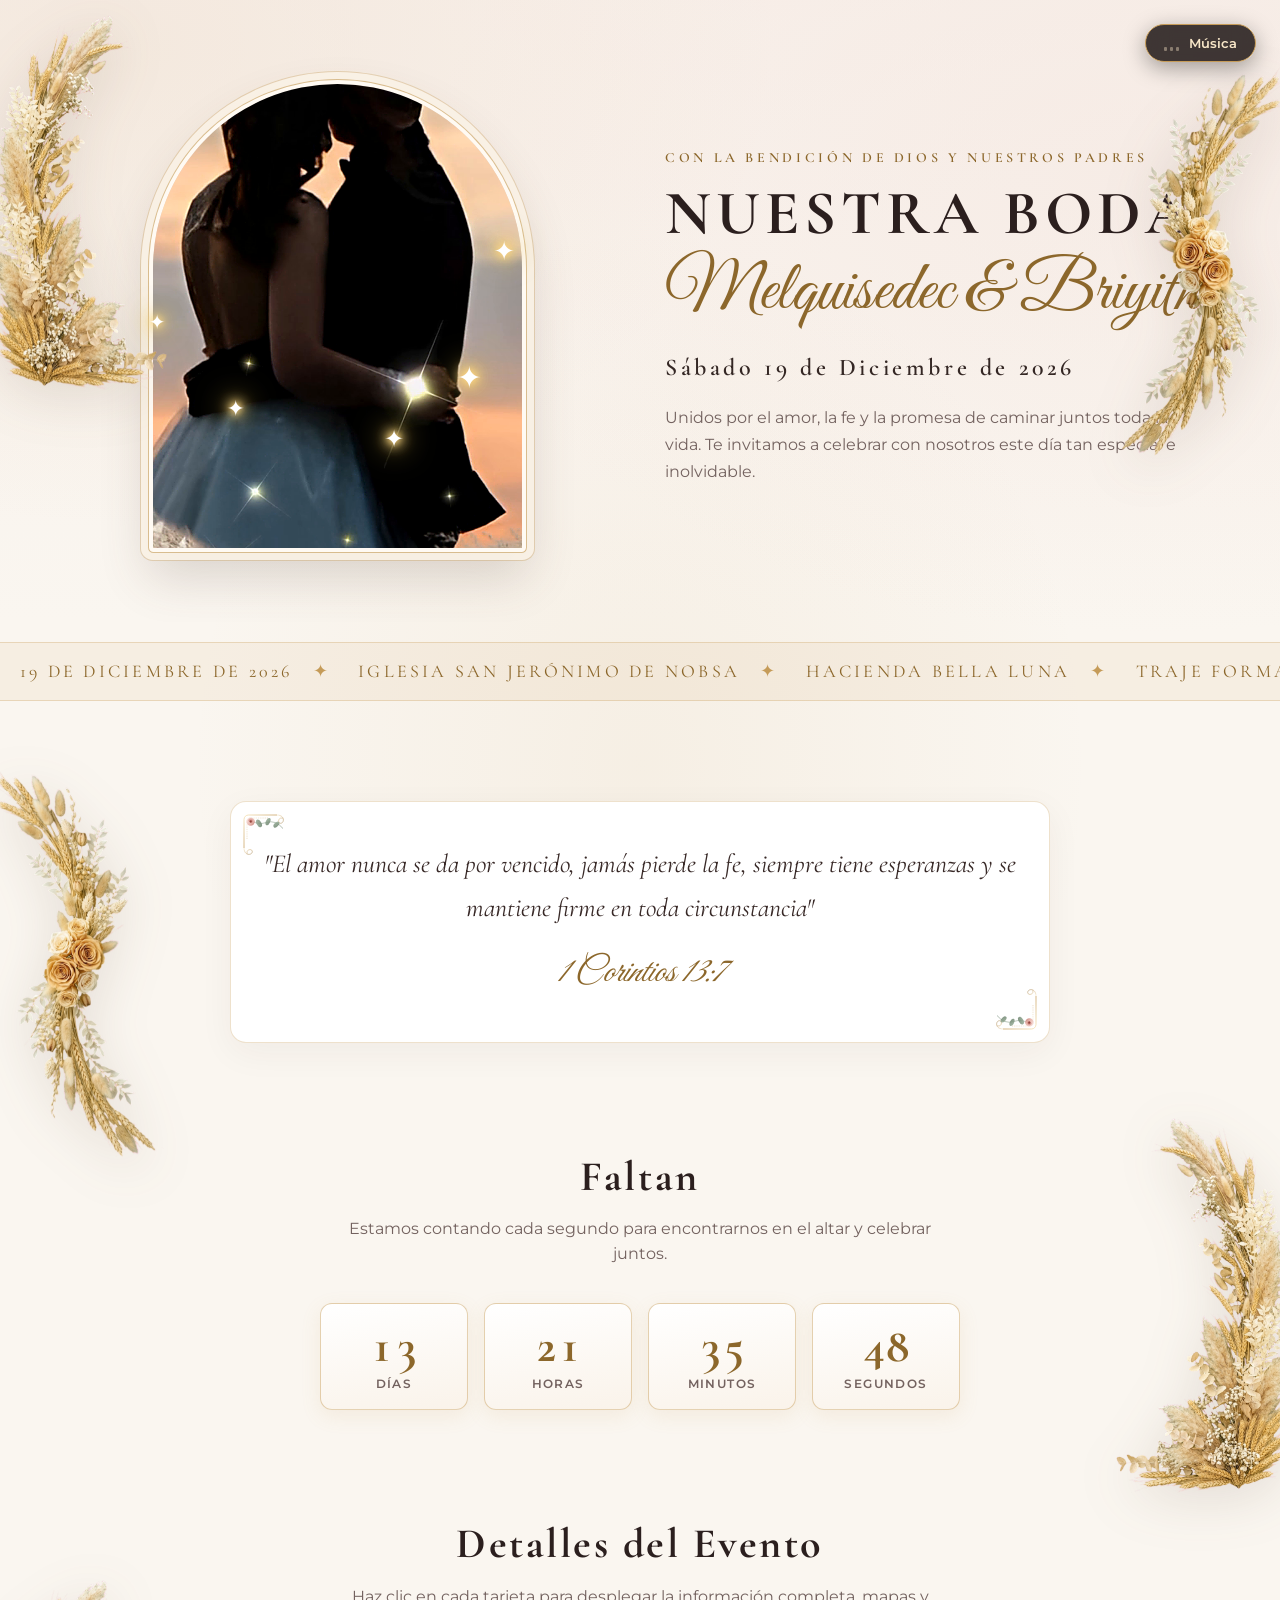
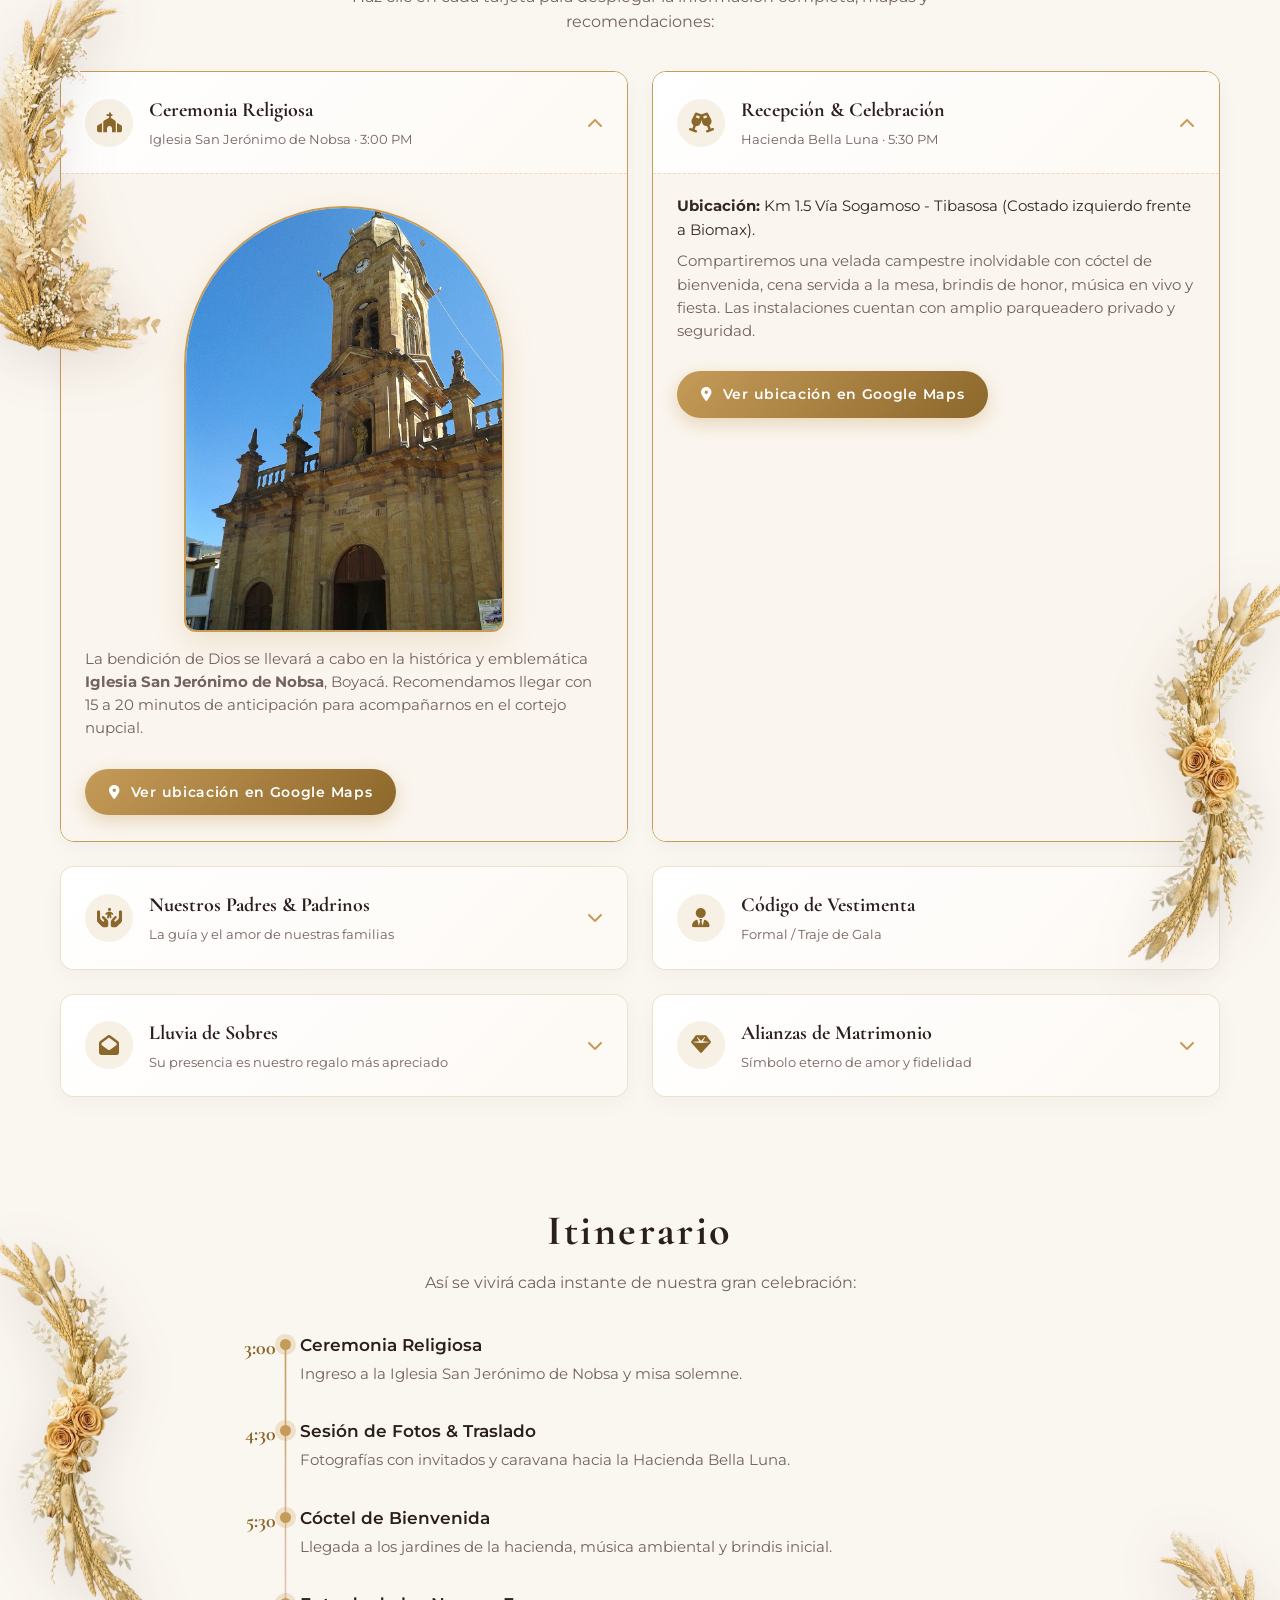
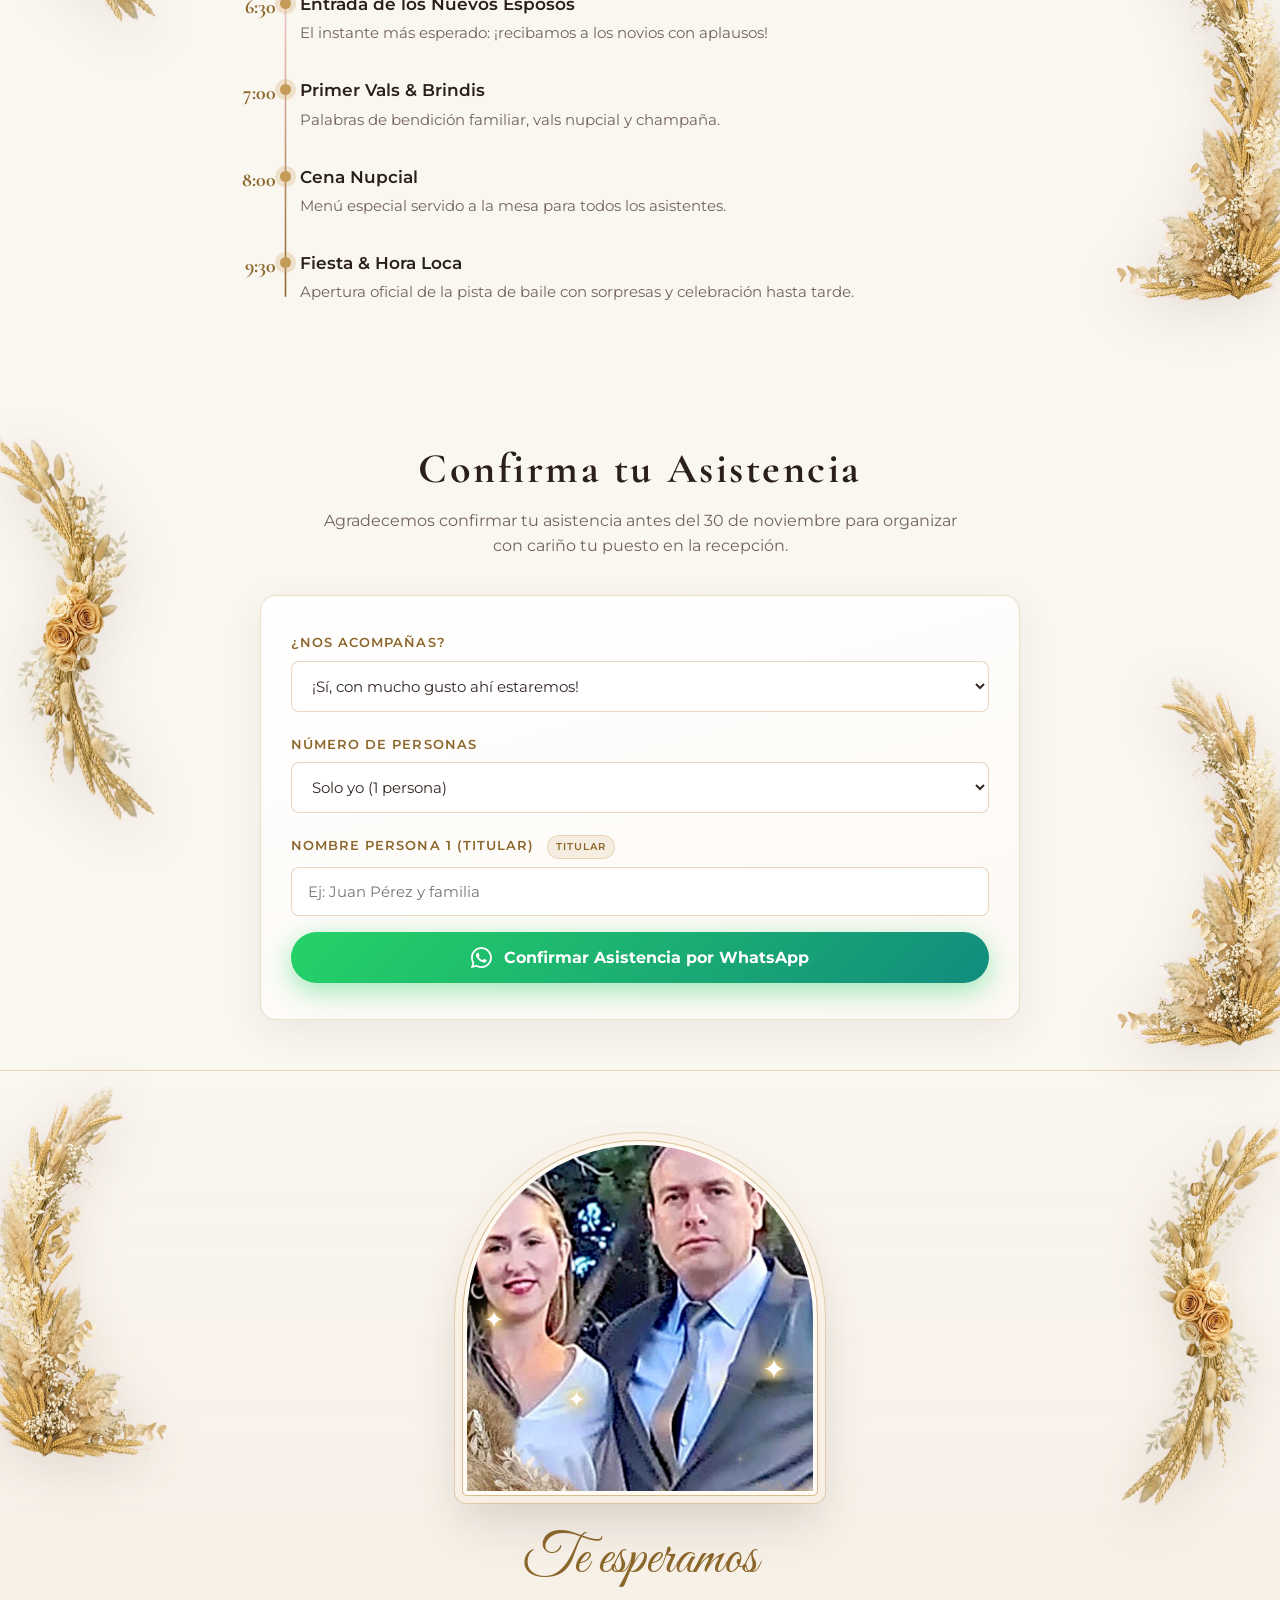
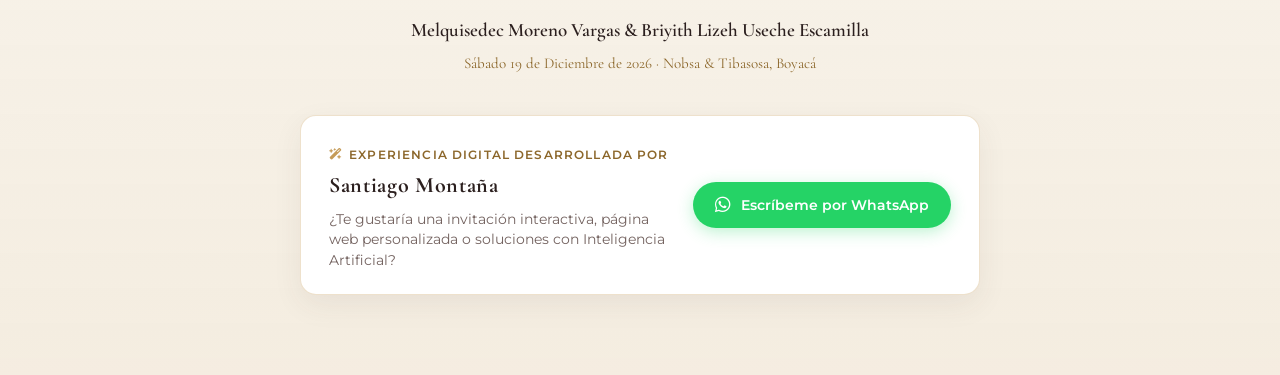
==== index.html @ c9dd2228 "feat: anadir seccion de contacto de Santiago Montana para soluciones con IA en el footer" ====
<!DOCTYPE html>
<html lang="es">
<head>
  <meta charset="UTF-8">
  <meta name="viewport" content="width=device-width, initial-scale=1.0">
  <title>Nuestra Boda — Melquisedec & Briyith</title>
  <meta name="description" content="Invitación oficial al matrimonio de Melquisedec Moreno Vargas y Briyith Lizeh Useche Escamilla. Sábado 19 de diciembre de 2026.">
  <meta name="theme-color" content="#181211">
  <meta name="robots" content="noindex, nofollow">

  <!-- Open Graph -->
  <meta property="og:type" content="website">
  <meta property="og:title" content="Nuestra Boda — Melquisedec & Briyith">
  <meta property="og:description" content="Sábado 19 de diciembre de 2026 · Iglesia San Jerónimo de Nobsa & Hacienda Bella Luna">
  <meta property="og:locale" content="es_CO">

  <!-- Tipografías de Google Fonts -->
  <link rel="preconnect" href="https://fonts.googleapis.com">
  <link rel="preconnect" href="https://fonts.gstatic.com" crossorigin>
  <link href="https://fonts.googleapis.com/css2?family=Cormorant+Garamond:ital,wght@0,400;0,600;0,700;1,400;1,600&family=Great+Vibes&family=Montserrat:wght@300;400;500;600;700&display=swap" rel="stylesheet">
  
  <!-- FontAwesome -->
  <link rel="stylesheet" href="https://cdnjs.cloudflare.com/ajax/libs/font-awesome/6.4.0/css/all.min.css">
  
  <!-- Estilos principales full-screen responsive -->
  <link rel="stylesheet" href="css/styles.css">

  <script>
  /* Guardián de las animaciones */
  (function () {
    var root = document.documentElement;
    root.classList.add('js-motion');
    setTimeout(function () {
      if (!root.classList.contains('js-motion-ready')) root.classList.remove('js-motion');
    }, 3000);
  })();
  </script>
</head>
<body>

  <!-- ========================================================
       1. SOBRE DE APERTURA 3D FULL-SCREEN (anime.js)
       ======================================================== -->
  <div id="sobre">
    <div class="sobre" aria-hidden="true">
      <span class="sobre-fondo"></span>
      <div class="sobre-tarjeta">
        <p class="tarjeta-kicker">NUESTRA BODA</p>
        <p class="tarjeta-nombres">Melquisedec & Briyith</p>
        <p class="tarjeta-fecha">19 · DICIEMBRE · 2026</p>
      </div>
      <span class="sobre-frente"></span>
      <span class="sobre-solapa"></span>
      <span class="sobre-sello">
        <img src="assets/images/sello_lacre_dorado.svg" alt="Sello de Lacre M&B">
      </span>
    </div>
    <button class="sobre-abrir" type="button">Toca para abrir</button>
    <p class="sobre-pista">Toca donde quieras</p>
  </div>

  <!-- ========================================================
       2. REPRODUCTOR DE AUDIO FLOTANTE CON ECUALIZADOR
       ======================================================== -->
  <audio id="musica-boda" src="assets/audio/musica_fondo.mp3" loop preload="auto"></audio>
  <button id="btn-musica" class="btn-musica paused" type="button" aria-label="Música de la boda" title="Reproducir o pausar música">
    <span class="audio-bars" aria-hidden="true">
      <span></span>
      <span></span>
      <span></span>
    </span>
    <span>Música</span>
  </button>

  <!-- ========================================================
       3. ESTRUCTURA COMPLETA FULL-SCREEN RESPONSIVE
       ======================================================== -->
  <div class="site-container">

    <!-- HERO PRINCIPAL WIDESCREEN -->
    <header class="hero seccion-con-espigas">
      <div class="espiga-borde espiga-borde--left espiga-borde--hero-left" data-reveal-side="left" aria-hidden="true">
        <img src="assets/images/espigas_borde_lateral.png" alt="">
      </div>
      <div class="espiga-borde espiga-borde--right espiga-borde--hero-right" data-reveal-side="right" aria-hidden="true">
        <img src="assets/images/espigas_borde_lateral_2.png" alt="">
      </div>
      <div class="content-wrap">
        <div class="hero-grid">
          
          <!-- Foto de la pareja en arco + corona de espigas superpuesta (capas) -->
          <div class="hero-photo-stage">
            <svg class="rays" viewBox="0 0 200 200" focusable="false" aria-hidden="true"></svg>
            <figure class="foto-corona foto-corona--hero">
              <div class="foto-arco">
                <img src="assets/images/foto_pareja_atardecer_hd.png" alt="Melquisedec y Briyith al atardecer" class="foto-arco-img">
              </div>
              <div class="sparkle-group" aria-hidden="true">
                <span class="sparkle-star sparkle-1"></span>
                <span class="sparkle-star sparkle-2"></span>
                <span class="sparkle-star sparkle-3"></span>
                <span class="sparkle-star sparkle-4"></span>
                <span class="sparkle-star sparkle-5"></span>
              </div>
            </figure>
          </div>

          <!-- Textos principales y llamado emotivo -->
          <div class="hero-text-content">
            <p class="hero-badge">Con la bendición de Dios y nuestros padres</p>
            <h1>Nuestra Boda</h1>
            <p class="couple-script">Melquisedec & Briyith</p>
            <p class="wedding-date">Sábado 19 de Diciembre de 2026</p>
            <p class="hero-sub">
              Unidos por el amor, la fe y la promesa de caminar juntos toda la vida. Te invitamos a celebrar con nosotros este día tan especial e inolvidable.
            </p>
          </div>

        </div>
      </div>
    </header>

    <!-- TICKER CONTINUO INFINITO DE BORDE A BORDE (100vw) -->
    <div class="ticker" aria-hidden="true">
      <div class="ticker-track">
        <span>19 de Diciembre de 2026</span><em>✦</em>
        <span>Iglesia San Jerónimo de Nobsa</span><em>✦</em>
        <span>Hacienda Bella Luna</span><em>✦</em>
        <span>Traje Formal</span><em>✦</em>
        <span>Lluvia de Sobres</span><em>✦</em>
        <span>3:00 PM</span><em>✦</em>
        <span>19 de Diciembre de 2026</span><em>✦</em>
        <span>Iglesia San Jerónimo de Nobsa</span><em>✦</em>
        <span>Hacienda Bella Luna</span><em>✦</em>
        <span>Traje Formal</span><em>✦</em>
        <span>Lluvia de Sobres</span><em>✦</em>
      </div>
    </div>

    <main class="site-main">

      <!-- VERSÍCULO BÍBLICO CON MARCOS FLORALES EN ALTA RESOLUCIÓN -->
      <section class="seccion-con-espigas seccion-versiculo">
        <div class="espiga-borde espiga-borde--left espiga-borde--verse" data-reveal-side="left" aria-hidden="true">
          <img src="assets/images/espigas_borde_lateral_2.png" alt="">
        </div>
        <div class="content-wrap">
          <div class="verse-container" data-reveal>
            <img src="assets/images/marco_botanico.svg" alt="" class="corner-flower corner-top-left" aria-hidden="true">
            <img src="assets/images/marco_botanico.svg" alt="" class="corner-flower corner-bottom-right" aria-hidden="true">
            
            <p class="verse-text">
              "El amor nunca se da por vencido, jamás pierde la fe, siempre tiene esperanzas y se mantiene firme en toda circunstancia"
            </p>
            <cite class="verse-cite">1 Corintios 13:7</cite>
          </div>
        </div>
      </section>

      <!-- CUENTA REGRESIVA DINÁMICA -->
      <section class="seccion-con-espigas seccion-cuenta">
        <div class="espiga-borde espiga-borde--right espiga-borde--count" data-reveal-side="right" aria-hidden="true">
          <img src="assets/images/espigas_borde_lateral.png" alt="">
        </div>
        <div class="content-wrap">
          <h2 class="sec-title" data-reveal>Faltan</h2>
          <p class="sec-intro" data-reveal>Estamos contando cada segundo para encontrarnos en el altar y celebrar juntos.</p>
          
          <div class="count" data-stagger>
            <div><b id="d">--</b><small>Días</small></div>
            <div><b id="h">--</b><small>Horas</small></div>
            <div><b id="m">--</b><small>Minutos</small></div>
            <div><b id="s">--</b><small>Segundos</small></div>
          </div>
        </div>
      </section>

      <!-- SECCIONES DESPLEGABLES INTERACTIVAS EN CUADRÍCULA RESPONSIVE -->
      <section class="seccion-con-espigas seccion-detalles">
        <div class="espiga-borde espiga-borde--left espiga-borde--cards-left" data-reveal-side="left" aria-hidden="true">
          <img src="assets/images/espigas_borde_lateral.png" alt="">
        </div>
        <div class="espiga-borde espiga-borde--right espiga-borde--cards-right" data-reveal-side="right" aria-hidden="true">
          <img src="assets/images/espigas_borde_lateral_2.png" alt="">
        </div>
        <div class="content-wrap">
          <h2 class="sec-title" data-reveal>Detalles del Evento</h2>
          <p class="sec-intro" data-reveal>Haz clic en cada tarjeta para desplegar la información completa, mapas y recomendaciones:</p>

        <!-- Cuadrícula 2 columnas en Desktop / 1 columna en Móvil -->
        <div class="cards-responsive-grid" data-stagger>

          <!-- 1. CEREMONIA RELIGIOSA (DESPLEGABLE CON FOTO HD DE NOBSA) -->
          <div class="desplegable abierto">
            <div class="desplegable-header">
              <div class="header-left">
                <div class="header-icon"><i class="fa-solid fa-church"></i></div>
                <div class="header-title-box">
                  <h3>Ceremonia Religiosa</h3>
                  <span>Iglesia San Jerónimo de Nobsa · 3:00 PM</span>
                </div>
              </div>
              <div class="arrow-icon"><i class="fa-solid fa-chevron-down"></i></div>
            </div>
            <div class="desplegable-content">
              <!-- Foto nítida en alta resolución de la iglesia de Nobsa con marco en arco -->
              <div class="church-arch-frame">
                <img src="assets/images/foto_iglesia_nobsa_hd.jpg" alt="Iglesia San Jerónimo de Nobsa, Boyacá">
              </div>
              <p style="font-size: 14.5px; color: var(--text-muted); margin-bottom: 14px;">
                La bendición de Dios se llevará a cabo en la histórica y emblemática <strong>Iglesia San Jerónimo de Nobsa</strong>, Boyacá. Recomendamos llegar con 15 a 20 minutos de anticipación para acompañarnos en el cortejo nupcial.
              </p>
              <a href="https://maps.google.com/?q=Iglesia+San+Jeronimo+Nobsa+Boyaca" target="_blank" rel="noopener" class="btn-maps">
                <i class="fa-solid fa-location-dot"></i> Ver ubicación en Google Maps
              </a>
            </div>
          </div>

          <!-- 2. RECEPCIÓN & FIESTA (DESPLEGABLE) -->
          <div class="desplegable abierto">
            <div class="desplegable-header">
              <div class="header-left">
                <div class="header-icon"><i class="fa-solid fa-champagne-glasses"></i></div>
                <div class="header-title-box">
                  <h3>Recepción & Celebración</h3>
                  <span>Hacienda Bella Luna · 5:30 PM</span>
                </div>
              </div>
              <div class="arrow-icon"><i class="fa-solid fa-chevron-down"></i></div>
            </div>
            <div class="desplegable-content">
              <p style="font-size: 15px; color: var(--text-main); margin-bottom: 8px;">
                <strong>Ubicación:</strong> Km 1.5 Vía Sogamoso - Tibasosa (Costado izquierdo frente a Biomax).
              </p>
              <p style="font-size: 14.5px; color: var(--text-muted); margin-bottom: 14px;">
                Compartiremos una velada campestre inolvidable con cóctel de bienvenida, cena servida a la mesa, brindis de honor, música en vivo y fiesta. Las instalaciones cuentan con amplio parqueadero privado y seguridad.
              </p>
              <a href="https://maps.google.com/?q=Hacienda+Bella+Luna+Tibasosa" target="_blank" rel="noopener" class="btn-maps">
                <i class="fa-solid fa-location-dot"></i> Ver ubicación en Google Maps
              </a>
            </div>
          </div>

          <!-- 3. BENDICIÓN DE FAMILIAS (DESPLEGABLE) -->
          <div class="desplegable">
            <div class="desplegable-header">
              <div class="header-left">
                <div class="header-icon"><i class="fa-solid fa-hands-holding-child"></i></div>
                <div class="header-title-box">
                  <h3>Nuestros Padres & Padrinos</h3>
                  <span>La guía y el amor de nuestras familias</span>
                </div>
              </div>
              <div class="arrow-icon"><i class="fa-solid fa-chevron-down"></i></div>
            </div>
            <div class="desplegable-content">
              <div style="display: grid; grid-template-columns: repeat(auto-fit, minmax(200px, 1fr)); gap: 16px; margin-top: 10px;">
                <div>
                  <h4 style="font-family: var(--font-serif); font-size: 16px; color: var(--gold-dark); text-transform: uppercase;">Padres del Novio</h4>
                  <p style="font-size: 14px; color: var(--text-main); margin-top: 4px;">
                    Martha Vargas Joya<br>
                    Melquisedec Moreno Cruz
                  </p>
                </div>
                <div>
                  <h4 style="font-family: var(--font-serif); font-size: 16px; color: var(--gold-dark); text-transform: uppercase;">Padres de la Novia</h4>
                  <p style="font-size: 14px; color: var(--text-main); margin-top: 4px;">
                    Bertilda Escamilla<br>
                    Héctor Ceferino Useche Bolaños
                  </p>
                </div>
              </div>
              <hr style="border: none; border-top: 1px dashed var(--line-gold); margin: 16px 0;">
              <div>
                <h4 style="font-family: var(--font-serif); font-size: 16px; color: var(--gold-dark); text-transform: uppercase;">Nuestros Padrinos</h4>
                <p style="font-size: 14px; color: var(--text-main); margin-top: 4px;">
                  Maria Clemencia Vargas Joya<br>
                  Jaime Univio Núñez
                </p>
              </div>
            </div>
          </div>

          <!-- 4. CÓDIGO DE VESTIMENTA (DESPLEGABLE CON GRÁFICO VECTORIAL HD) -->
          <div class="desplegable">
            <div class="desplegable-header">
              <div class="header-left">
                <div class="header-icon"><i class="fa-solid fa-user-tie"></i></div>
                <div class="header-title-box">
                  <h3>Código de Vestimenta</h3>
                  <span>Formal / Traje de Gala</span>
                </div>
              </div>
              <div class="arrow-icon"><i class="fa-solid fa-chevron-down"></i></div>
            </div>
            <div class="desplegable-content">
              <div class="vector-graphic-box">
                <img src="assets/images/vestimenta_pareja.svg" alt="Traje de Gala y Vestido Formal">
              </div>
              <p style="font-size: 14.5px; color: var(--text-muted); margin-bottom: 12px;">
                Damas: Vestido largo de gala en tonos elegantes. Caballeros: Traje formal oscuro o esmoquin con corbata o corbatín.
              </p>
              <div class="swatches" aria-label="Muestras de color para el evento">
                <div class="sw" style="background: #19273c;"><span>Azul Noche</span></div>
                <div class="sw" style="background: #df9a8f;"><span>Rosa Palo</span></div>
                <div class="sw" style="background: #c59b58;"><span>Dorado</span></div>
                <div class="sw" style="background: #506152;"><span>Verde Salvia</span></div>
                <div class="sw sw-no" style="background: #ffffff;"><span>Blanco</span></div>
              </div>
              <p style="font-size: 13px; color: var(--text-muted); text-align: center; margin-top: 14px;">
                ✦ Nota de cariño: Los tonos <strong>blanco, marfil y beige claro</strong> quedan reservados exclusivamente para la novia.
              </p>
            </div>
          </div>

          <!-- 5. LLUVIA DE SOBRES (DESPLEGABLE CON GRÁFICO VECTORIAL HD) -->
          <div class="desplegable">
            <div class="desplegable-header">
              <div class="header-left">
                <div class="header-icon"><i class="fa-solid fa-envelope-open"></i></div>
                <div class="header-title-box">
                  <h3>Lluvia de Sobres</h3>
                  <span>Su presencia es nuestro regalo más apreciado</span>
                </div>
              </div>
              <div class="arrow-icon"><i class="fa-solid fa-chevron-down"></i></div>
            </div>
            <div class="desplegable-content">
              <div class="vector-graphic-box">
                <img src="assets/images/lluvia_sobres.svg" alt="Lluvia de Sobres y Paloma de la Paz">
              </div>
              <p style="font-size: 14.5px; color: var(--text-muted);">
                El mejor regalo que podemos recibir es contar con tu alegría y compañía. Si deseas tener un detalle para acompañar el inicio de nuestro nuevo hogar, dispondremos de un baúl para lluvia de sobres en el acceso a la recepción.
              </p>
            </div>
          </div>

          <!-- 6. FOTO DE ALIANZAS Y COMPROMISO (DESPLEGABLE CON FOTO HD) -->
          <div class="desplegable">
            <div class="desplegable-header">
              <div class="header-left">
                <div class="header-icon"><i class="fa-solid fa-gem"></i></div>
                <div class="header-title-box">
                  <h3>Alianzas de Matrimonio</h3>
                  <span>Símbolo eterno de amor y fidelidad</span>
                </div>
              </div>
              <div class="arrow-icon"><i class="fa-solid fa-chevron-down"></i></div>
            </div>
            <div class="desplegable-content">
              <div class="rings-arch-frame">
                <img src="assets/images/foto_anillos_hd.png" alt="Manos de los novios entrelazadas con alianzas de oro">
                <div class="sparkle-group" aria-hidden="true">
                  <span class="sparkle-star sparkle-ring1"></span>
                  <span class="sparkle-star sparkle-ring2"></span>
                </div>
              </div>
              <p style="font-size: 14.5px; color: var(--text-muted); text-align: center;">
                <em>"Donde tú vayas, yo iré, y donde tú vivas, yo viviré; tu pueblo será mi pueblo y tu Dios mi Dios."</em>
              </p>
            </div>
          </div>

          </div>
        </div>
      </section>

      <!-- ITINERARIO DEL DÍA (LÍNEA CONECTORA SVG DE ALTA DEFINICIÓN) -->
      <section class="seccion-con-espigas seccion-itinerario">
        <div class="espiga-borde espiga-borde--left espiga-borde--itinerary" data-reveal-side="left" aria-hidden="true">
          <img src="assets/images/espigas_borde_lateral_2.png" alt="">
        </div>
        <div class="espiga-borde espiga-borde--right espiga-borde--itinerary-right" data-reveal-side="right" aria-hidden="true">
          <img src="assets/images/espigas_borde_lateral.png" alt="">
        </div>
        <div class="content-wrap">
          <div class="timeline-section-wrap">
            <h2 class="sec-title" data-reveal>Itinerario</h2>
            <p class="sec-intro" data-reveal>Así se vivirá cada instante de nuestra gran celebración:</p>
            
            <ol class="run" data-stagger>
              <svg class="run-line" viewBox="0 0 2 100" preserveAspectRatio="none" aria-hidden="true" focusable="false">
                <defs>
                  <linearGradient id="lineGrad" gradientUnits="userSpaceOnUse" x1="0" y1="0" x2="0" y2="100">
                    <stop offset="0%" stop-color="#c59b58"></stop>
                    <stop offset="50%" stop-color="#e8c5be"></stop>
                    <stop offset="100%" stop-color="#8c672b"></stop>
                  </linearGradient>
                </defs>
                <path d="M1 0 V100" stroke="url(#lineGrad)"></path>
              </svg>
              <li><time datetime="2026-12-19T15:00">3:00</time><h4>Ceremonia Religiosa</h4><p>Ingreso a la Iglesia San Jerónimo de Nobsa y misa solemne.</p></li>
              <li><time datetime="2026-12-19T16:30">4:30</time><h4>Sesión de Fotos & Traslado</h4><p>Fotografías con invitados y caravana hacia la Hacienda Bella Luna.</p></li>
              <li><time datetime="2026-12-19T17:30">5:30</time><h4>Cóctel de Bienvenida</h4><p>Llegada a los jardines de la hacienda, música ambiental y brindis inicial.</p></li>
              <li><time datetime="2026-12-19T18:30">6:30</time><h4>Entrada de los Nuevos Esposos</h4><p>El instante más esperado: ¡recibamos a los novios con aplausos!</p></li>
              <li><time datetime="2026-12-19T19:00">7:00</time><h4>Primer Vals & Brindis</h4><p>Palabras de bendición familiar, vals nupcial y champaña.</p></li>
              <li><time datetime="2026-12-19T20:00">8:00</time><h4>Cena Nupcial</h4><p>Menú especial servido a la mesa para todos los asistentes.</p></li>
              <li><time datetime="2026-12-19T21:30">9:30</time><h4>Fiesta & Hora Loca</h4><p>Apertura oficial de la pista de baile con sorpresas y celebración hasta tarde.</p></li>
            </ol>
          </div>
        </div>
      </section>

      <!-- CONFIRMA TU ASISTENCIA (FORMULARIO RSVP COMPLETO) -->
      <section class="seccion-con-espigas seccion-rsvp">
        <div class="espiga-borde espiga-borde--left espiga-borde--rsvp-left" data-reveal-side="left" aria-hidden="true">
          <img src="assets/images/espigas_borde_lateral_2.png" alt="">
        </div>
        <div class="espiga-borde espiga-borde--right espiga-borde--rsvp-right" data-reveal-side="right" aria-hidden="true">
          <img src="assets/images/espigas_borde_lateral.png" alt="">
        </div>
        <div class="content-wrap">
          <div class="rsvp-wrapper">
            <h2 class="sec-title" data-reveal>Confirma tu Asistencia</h2>
            <p class="sec-intro" data-reveal>Agradecemos confirmar tu asistencia antes del 30 de noviembre para organizar con cariño tu puesto en la recepción.</p>

            <div class="rsvp-card" data-reveal>
              <div class="field">
                <label for="asistencia">¿Nos acompañas?</label>
                <select id="asistencia">
                  <option value="si">¡Sí, con mucho gusto ahí estaremos!</option>
                  <option value="tarde">Llegaremos un poco tarde, pero llegamos a celebrar</option>
                  <option value="no">Lamentablemente no podremos asistir esta vez</option>
                </select>
              </div>

              <div class="field" id="grupo-acomp">
                <label for="acomp">Número de personas</label>
                <select id="acomp">
                  <option value="1">Solo yo (1 persona)</option>
                  <option value="2">2 personas</option>
                  <option value="3">3 personas</option>
                  <option value="4">4 personas</option>
                  <option value="5">5 personas</option>
                  <option value="6">6 personas</option>
                </select>
              </div>

              <div id="contenedor-asistentes" class="asistentes-contenedor">
                <!-- Asistentes dinámicos inyectados por JS -->
              </div>

              <button class="btn-wa" id="enviar-wa" type="button">
                <i class="fa-brands fa-whatsapp fa-xl"></i> Confirmar Asistencia por WhatsApp
              </button>
              
              <p class="confirm" id="confirm" role="status" aria-live="polite"></p>
            </div>
          </div>
        </div>
      </section>

    </main>

    <!-- FOOTER EMOTIVO WIDESCREEN CON CORONA DE ESPIGAS -->
    <footer class="seccion-con-espigas seccion-footer">
      <div class="espiga-borde espiga-borde--left espiga-borde--footer-left" data-reveal-side="left" aria-hidden="true">
        <img src="assets/images/espigas_borde_lateral.png" alt="">
      </div>
      <div class="espiga-borde espiga-borde--right espiga-borde--footer-right" data-reveal-side="right" aria-hidden="true">
        <img src="assets/images/espigas_borde_lateral_2.png" alt="">
      </div>
      <div class="content-wrap">
        <div class="farewell-photo-stage">
          <figure class="foto-corona foto-corona--despedida">
            <div class="foto-arco">
              <img src="assets/images/foto_pareja_frente_hd.png" alt="Melquisedec y Briyith los esperan sonrientes" class="foto-arco-img">
            </div>
            <div class="sparkle-group" aria-hidden="true">
              <span class="sparkle-star sparkle-f1"></span>
              <span class="sparkle-star sparkle-f2"></span>
              <span class="sparkle-star sparkle-f3"></span>
            </div>
          </figure>
        </div>
        <p class="sig">Te esperamos</p>
        <p style="font-size: 19px; font-weight: 600; color: #2b1f1e; margin-bottom: 6px;">
          Melquisedec Moreno Vargas & Briyith Lizeh Useche Escamilla
        </p>
        <p style="color: var(--gold-dark); font-size: 15px; margin-bottom: 24px;">
          Sábado 19 de Diciembre de 2026 · Nobsa & Tibasosa, Boyacá
        </p>

        <!-- CRÉDITO DEL CREADOR & CONTACTO DE SOLUCIONES CON IA -->
        <div class="creator-badge" data-reveal>
          <div class="creator-inner">
            <div class="creator-info">
              <span class="creator-label">
                <i class="fa-solid fa-wand-magic-sparkles"></i> Experiencia Digital desarrollada por
              </span>
              <strong class="creator-name">Santiago Montaña</strong>
              <p class="creator-tagline">
                ¿Te gustaría una invitación interactiva, página web personalizada o soluciones con Inteligencia Artificial?
              </p>
            </div>
            <a href="https://wa.me/573105508171?text=%C2%A1Hola%20Santiago!%20Vi%20la%20invitaci%C3%B3n%20interactiva%20de%20la%20boda%20y%20me%20gustar%C3%ADa%20conocer%20m%C3%A1s%20sobre%20tus%20soluciones%20con%20Inteligencia%20Artificial." 
               target="_blank" 
               rel="noopener noreferrer" 
               class="btn-creator-wa"
               aria-label="Contactar a Santiago Montaña por WhatsApp">
              <i class="fa-brands fa-whatsapp fa-xl"></i>
              <span>Escríbeme por WhatsApp</span>
            </a>
          </div>
        </div>
      </div>
    </footer>

  </div>

  <!-- SCRIPT MODULAR CON ANIME.JS -->
  <script type="module" src="js/main.js"></script>

</body>
</html>
---- css/styles.css ----
/* ============================================================
   Boda Melquisedec & Briyith — Full-Screen Responsive Architecture
   Compatible y optimizado 100% para Computador y Móvil
   ============================================================ */

:root {
  --ink: #140f0e;
  --bg-deep: #1e1615;
  --paper: #faf6f0;
  --paper-card: #ffffff;
  --paper-elevated: #fcf9f5;
  --gold: #c59b58;
  --gold-dark: #8c672b;
  --gold-light: #f7e6c8;
  --gold-glow: rgba(197, 155, 88, 0.4);
  --rose-nude: #f4e5df;
  --rose-accent: #e8c5be;
  --wine: #6e2c2b;
  --text-main: #342724;
  --text-muted: #73625f;
  --line-gold: rgba(197, 155, 88, 0.3);
  --line-gold-strong: rgba(197, 155, 88, 0.6);
  --container-max: 1240px;

  --font-serif: 'Cormorant Garamond', Georgia, serif;
  --font-script: 'Great Vibes', cursive;
  --font-sans: 'Montserrat', system-ui, -apple-system, sans-serif;

  /* Duraciones */
  --t-fast: 350ms;
  --t-base: 700ms;
  --t-slow: 1200ms;
}

* {
  margin: 0;
  padding: 0;
  box-sizing: border-box;
}

html {
  scroll-behavior: smooth;
  font-size: 16px;
}

body {
  background-color: var(--paper);
  color: var(--text-main);
  font-family: var(--font-sans);
  line-height: 1.6;
  overflow-x: hidden;
  min-height: 100vh;
  width: 100%;
  background-image:
    radial-gradient(ellipse at 10% 5%, rgba(197, 155, 88, 0.12), transparent 40%),
    radial-gradient(ellipse at 90% 20%, rgba(232, 197, 190, 0.15), transparent 45%),
    radial-gradient(ellipse at 50% 85%, rgba(197, 155, 88, 0.08), transparent 50%);
  background-attachment: fixed;
}

/* Contenedor fluido universal */
.site-container {
  width: 100%;
  min-height: 100vh;
  position: relative;
}

.content-wrap {
  width: 100%;
  max-width: var(--container-max);
  margin: 0 auto;
  padding: 0 24px;
}

@media (min-width: 1024px) {
  .content-wrap {
    padding: 0 40px;
  }
}

.site-main {
  width: 100%;
  position: relative;
}

/* ── ESPIGAS DE BORDE LATERALES RESPONSIVE & SCROLL REVEAL ────────── */
.seccion-con-espigas {
  position: relative;
  width: 100%;
}

.espiga-borde {
  position: absolute;
  z-index: 2;
  pointer-events: none;
  user-select: none;
  width: clamp(75px, 14vw, 215px);
  max-width: 225px;
  filter: drop-shadow(0 12px 26px rgba(90, 70, 50, 0.14));
  will-change: transform, opacity;
  transition: opacity 1s cubic-bezier(0.16, 1, 0.3, 1), transform 1s cubic-bezier(0.16, 1, 0.3, 1);
}

.espiga-borde img {
  width: 100%;
  height: auto;
  display: block;
}

/* Posicionamiento lateral */
.espiga-borde--left {
  left: -8px;
  transform-origin: left center;
}

.espiga-borde--right {
  right: -8px;
  transform-origin: right center;
}
.espiga-borde--right img {
  transform: scaleX(-1);
}

/* Posiciones verticales por sección */
.espiga-borde--hero-left {
  top: 15px;
  left: -12px;
}
.espiga-borde--hero-right {
  top: 60px;
  right: -12px;
}

.espiga-borde--verse {
  top: 10px;
  left: -15px;
}

.espiga-borde--count {
  top: 25px;
  right: -15px;
}

.espiga-borde--cards-left {
  top: 120px;
  left: -18px;
}
.espiga-borde--cards-right {
  top: 55%;
  right: -18px;
}

.espiga-borde--itinerary {
  top: 80px;
  left: -15px;
}
.espiga-borde--itinerary-right {
  bottom: 80px;
  right: -15px;
}

.espiga-borde--rsvp-left {
  top: 40px;
  left: -16px;
}
.espiga-borde--rsvp-right {
  bottom: 20px;
  right: -16px;
}

.espiga-borde--footer-left {
  top: 15px;
  left: -12px;
}
.espiga-borde--footer-right {
  top: 40px;
  right: -12px;
}

/* Animación sutil de brisa natural */
.espiga-borde.revelado.espiga-borde--left {
  animation: espigaBreezeLeft 8s ease-in-out infinite;
}
.espiga-borde.revelado.espiga-borde--right {
  animation: espigaBreezeRight 8s ease-in-out infinite;
}

@keyframes espigaBreezeLeft {
  0%, 100% { transform: rotate(0deg) translateY(0); }
  50%      { transform: rotate(1.3deg) translateY(-5px); }
}

@keyframes espigaBreezeRight {
  0%, 100% { transform: rotate(0deg) translateY(0); }
  50%      { transform: rotate(-1.3deg) translateY(-5px); }
}

/* Ajustes adaptativos en móviles */
@media (max-width: 768px) {
  .espiga-borde {
    width: clamp(65px, 18vw, 98px);
    opacity: 0.78;
    filter: drop-shadow(0 6px 14px rgba(90, 70, 50, 0.1));
  }
  .espiga-borde--left {
    left: -22px;
  }
  .espiga-borde--right {
    right: -22px;
  }
}

/* Pantallas amplias (Desktop / Widescreen) */
@media (min-width: 1400px) {
  .espiga-borde {
    width: 220px;
  }
  .espiga-borde--left {
    left: 8px;
  }
  .espiga-borde--right {
    right: 8px;
  }
}

@media (prefers-reduced-motion: reduce) {
  .espiga-borde.revelado {
    animation: none;
  }
}

/* ── Estados Iniciales para Animación (Guardian JS) ────────── */
.js-motion [data-reveal] {
  opacity: 0;
}

.js-motion [data-reveal-side] {
  opacity: 0;
}

.js-motion [data-stagger] > *:not(svg) {
  opacity: 0;
}

.js-motion .hero .hero-badge,
.js-motion .hero h1,
.js-motion .hero .couple-script,
.js-motion .hero .wedding-date,
.js-motion .hero .hero-sub,
.js-motion .hero .hero-photo-box {
  opacity: 0;
}

/* ── SOBRE DE APERTURA 3D (PANTALLA COMPLETA) ───────────────── */
#sobre {
  display: none;
}

.js-motion #sobre {
  display: flex;
  flex-direction: column;
  align-items: center;
  justify-content: center;
  gap: 32px;
  position: fixed;
  inset: 0;
  width: 100vw;
  height: 100vh;
  z-index: 1000;
  background: #181211;
  background-image:
    radial-gradient(circle at 50% 40%, rgba(197, 155, 88, 0.22) 0%, transparent 60%),
    radial-gradient(circle at 80% 85%, rgba(232, 197, 190, 0.15) 0%, transparent 50%),
    radial-gradient(circle at 20% 15%, rgba(140, 103, 43, 0.2) 0%, transparent 50%);
  perspective: 1600px;
  cursor: pointer;
  -webkit-user-select: none;
  user-select: none;
}

.sobre-activo, .sobre-activo body {
  overflow: hidden;
}

.sobre {
  position: relative;
  width: min(420px, 86vw);
  aspect-ratio: 1.55 / 1;
  transform-style: preserve-3d;
  filter: drop-shadow(0 30px 60px rgba(0, 0, 0, 0.7));
}

.sobre-fondo {
  position: absolute;
  inset: 0;
  z-index: 1;
  border-radius: 6px;
  background: linear-gradient(160deg, #f7ece8, #eedcd4 55%, #dfc3b5);
  border: 1px solid rgba(197, 155, 88, 0.45);
}

.sobre-tarjeta {
  position: absolute;
  left: 6%;
  top: 36%;
  bottom: 6%;
  width: 88%;
  z-index: 2;
  border-radius: 4px;
  display: flex;
  flex-direction: column;
  align-items: center;
  justify-content: center;
  background: linear-gradient(165deg, #ffffff, #faf6f1 60%, #f4eae0);
  border: 1px solid rgba(197, 155, 88, 0.4);
  box-shadow: 0 10px 25px -10px rgba(70, 50, 40, 0.35);
  text-align: center;
  padding: 16px;
}

.tarjeta-kicker {
  font-family: var(--font-serif);
  font-size: clamp(10px, 2.5vw, 12px);
  letter-spacing: 0.28em;
  color: var(--gold-dark);
  text-transform: uppercase;
}

.tarjeta-nombres {
  font-family: var(--font-script);
  font-size: clamp(26px, 7vw, 36px);
  line-height: 1.1;
  color: #382c2a;
  margin: 4px 0;
}

.tarjeta-fecha {
  font-family: var(--font-serif);
  font-size: clamp(11px, 2.8vw, 13px);
  letter-spacing: 0.18em;
  color: var(--gold-dark);
}

.sobre-frente {
  position: absolute;
  left: 0;
  right: 0;
  top: 28%;
  bottom: 0;
  z-index: 3;
  background: linear-gradient(170deg, #fcf4ef, #f2ded6);
  clip-path: polygon(0 0, 50% 12%, 100% 0, 100% 100%, 0 100%);
  border-bottom-left-radius: 6px;
  border-bottom-right-radius: 6px;
  filter: drop-shadow(0 -2px 3px rgba(197, 155, 88, 0.18));
}

.sobre-solapa {
  position: absolute;
  top: 0;
  left: 0;
  width: 100%;
  height: 44%;
  z-index: 4;
  transform-origin: 50% 0;
  transform-style: preserve-3d;
  background: linear-gradient(170deg, #ebd8cf, #f6e6df);
  clip-path: polygon(0 0, 100% 0, 50% 100%);
  border-top-left-radius: 6px;
  border-top-right-radius: 6px;
  filter: drop-shadow(0 3px 6px rgba(70, 45, 35, 0.2));
}

.sobre-sello {
  position: absolute;
  top: 44%;
  left: 50%;
  width: 76px;
  height: 76px;
  margin: -38px 0 0 -38px;
  z-index: 5;
  display: flex;
  align-items: center;
  justify-content: center;
}

.sobre-sello img {
  width: 100%;
  height: 100%;
  filter: drop-shadow(0 6px 14px rgba(0,0,0,0.45));
}

.sobre-abrir {
  background: rgba(197, 155, 88, 0.2);
  border: 1.5px solid var(--gold);
  color: var(--gold-light);
  font-family: var(--font-serif);
  font-size: 16px;
  font-weight: 600;
  letter-spacing: 0.22em;
  text-transform: uppercase;
  padding: 14px 34px;
  border-radius: 50px;
  cursor: pointer;
  box-shadow: 0 8px 24px rgba(197, 155, 88, 0.35);
  transition: all 0.25s ease;
}

.sobre-abrir:hover {
  background: var(--gold);
  color: #fff;
  transform: translateY(-2px);
  box-shadow: 0 10px 30px rgba(197, 155, 88, 0.55);
}

.sobre-pista {
  margin-top: -18px;
  font-size: 12px;
  letter-spacing: 0.16em;
  color: rgba(247, 230, 200, 0.65);
  text-transform: uppercase;
}

/* ── BOTÓN FLOTANTE DE MÚSICA ───────────────────────────────── */
.btn-musica {
  position: fixed;
  top: 24px;
  right: 24px;
  z-index: 900;
  display: inline-flex;
  align-items: center;
  gap: 10px;
  padding: 10px 18px;
  background: rgba(30, 22, 21, 0.85);
  backdrop-filter: blur(12px);
  -webkit-backdrop-filter: blur(12px);
  border: 1.5px solid var(--gold);
  border-radius: 9999px;
  color: var(--gold-light);
  font-family: var(--font-sans);
  font-size: 13px;
  font-weight: 600;
  cursor: pointer;
  box-shadow: 0 6px 22px rgba(0, 0, 0, 0.35);
  transition: all 0.2s ease;
  user-select: none;
}

.btn-musica:hover {
  transform: scale(1.05);
  border-color: #fff;
  box-shadow: 0 8px 26px rgba(197, 155, 88, 0.4);
}

.audio-bars {
  display: flex;
  align-items: flex-end;
  gap: 3px;
  height: 15px;
  width: 15px;
}

.audio-bars span {
  width: 3px;
  background: linear-gradient(180deg, #ffffff, var(--gold));
  border-radius: 1px;
  height: 4px;
  transition: height 0.2s ease;
}

.btn-musica.playing .audio-bars span:nth-child(1) {
  animation: audioWave 0.8s ease-in-out infinite alternate;
}
.btn-musica.playing .audio-bars span:nth-child(2) {
  animation: audioWave 0.6s ease-in-out 0.2s infinite alternate;
}
.btn-musica.playing .audio-bars span:nth-child(3) {
  animation: audioWave 0.7s ease-in-out 0.4s infinite alternate;
}

@keyframes audioWave {
  0% { height: 3px; }
  50% { height: 14px; }
  100% { height: 5px; }
}

.btn-musica.paused .audio-bars span {
  height: 4px;
  background: rgba(247, 230, 200, 0.4);
}

/* ── HERO FULL-SCREEN RESPONSIVE ────────────────────────────── */
.hero {
  position: relative;
  width: 100%;
  padding: 60px 0 50px;
  text-align: center;
  overflow: hidden;
  background: linear-gradient(180deg, rgba(244, 229, 223, 0.4) 0%, transparent 100%);
}

.hero-grid {
  display: grid;
  grid-template-columns: 1fr;
  gap: 30px;
  align-items: center;
}

@media (min-width: 900px) {
  .hero {
    padding: 80px 0 70px;
  }
  .hero-grid {
    grid-template-columns: 1fr 1fr;
    text-align: left;
    gap: 50px;
  }
}

.hero-photo-stage {
  position: relative;
  width: 100%;
  max-width: 580px;
  margin: 0 auto;
}

/* ── FOTO EN ARCO + CORONA DE ESPIGAS (capas reales, sin composición horneada) ──
   Geometría (en % del ancho W de la figura):
   - Corona: 100% W, proporción 1169x699 → alto ≈ 0.598W, anclada abajo.
   - Arco: 58% W centrado; los brazos de la corona suben por sus costados
     y el centro floral cubre la base de la foto.                         */
.foto-corona {
  position: relative;
  width: 100%;
  margin: 0 auto;
}

.foto-arco {
  position: relative;
  z-index: 1;
  width: clamp(260px, 68%, 380px);
  margin: 0 auto;
  aspect-ratio: 4 / 5;
  border-radius: 999px 999px 24px 24px;
  overflow: hidden;
  border: 4px solid #fffaf3;
  box-shadow:
    0 0 0 1px rgba(197, 155, 88, 0.6),
    0 0 0 8px rgba(255, 250, 243, 0.8),
    0 0 0 9px rgba(197, 155, 88, 0.35),
    0 24px 50px rgba(90, 70, 60, 0.2);
  background: #e9d9cb;
}

.foto-arco-img {
  width: 100%;
  height: 100%;
  display: block;
  object-fit: cover;
  object-position: 50% 20%;
  transition: transform 1.2s ease;
}

.foto-corona:hover .foto-arco-img {
  transform: scale(1.03);
}

.corona-espigas {
  position: absolute;
  z-index: 2;
  left: 0;
  bottom: 0;
  width: 100%;
  height: auto;
  pointer-events: none;
  user-select: none;
  filter: drop-shadow(0 10px 16px rgba(90, 70, 50, 0.22));
  transform-origin: 50% 80%;
  animation: coronaRespira 7s ease-in-out infinite;
}

@keyframes coronaRespira {
  0%, 100% { transform: scale(1) rotate(0deg); }
  50%      { transform: scale(1.012) rotate(-0.4deg); }
}

/* Despedida: arco más cuadrado para que entren ambos rostros */
.foto-corona--despedida .foto-arco {
  aspect-ratio: 1 / 1;
}

.foto-corona--despedida .foto-arco-img {
  object-position: 40% 25%;
}

@media (prefers-reduced-motion: reduce) {
  .corona-espigas { animation: none; }
}

/* Destellos estelares dorados animados (Efecto exacto del video) */
.sparkle-group {
  position: absolute;
  inset: 0;
  pointer-events: none;
  z-index: 10;
}

.sparkle-star {
  position: absolute;
  display: flex;
  align-items: center;
  justify-content: center;
  color: #ffffff;
  filter: drop-shadow(0 0 6px rgba(255, 235, 170, 0.95)) drop-shadow(0 0 14px rgba(212, 175, 55, 0.85));
  animation: sparkleTwinkle 3s infinite ease-in-out;
}

.sparkle-star::before {
  content: '✦';
  font-size: inherit;
  color: #fff;
  text-shadow: 0 0 6px #ffd984, 0 0 14px #e5a93b;
}

.sparkle-1 { top: 32%; right: 18%; font-size: 26px; animation-delay: 0s; }
.sparkle-2 { top: 48%; left: 16%; font-size: 20px; animation-delay: 1.1s; }
.sparkle-3 { top: 58%; right: 24%; font-size: 30px; animation-delay: 1.8s; }
.sparkle-4 { top: 66%; left: 30%; font-size: 22px; animation-delay: 2.3s; }
.sparkle-5 { top: 72%; right: 38%; font-size: 24px; animation-delay: 0.6s; }

.sparkle-ring1 { top: 38%; left: 42%; font-size: 26px; animation-delay: 0.4s; }
.sparkle-ring2 { top: 52%; right: 36%; font-size: 22px; animation-delay: 1.6s; }

.sparkle-f1 { top: 45%; left: 20%; font-size: 24px; animation-delay: 0.8s; }
.sparkle-f2 { top: 58%; right: 22%; font-size: 28px; animation-delay: 1.9s; }
.sparkle-f3 { top: 68%; left: 36%; font-size: 22px; animation-delay: 2.5s; }

@keyframes sparkleTwinkle {
  0%, 100% {
    transform: scale(0.2) rotate(0deg);
    opacity: 0.05;
  }
  50% {
    transform: scale(1.15) rotate(90deg);
    opacity: 1;
  }
}

/* Destellos dorados detrás de la foto */
.rays {
  position: absolute;
  top: -20px;
  left: 50%;
  transform: translateX(-50%);
  width: 380px;
  height: 380px;
  pointer-events: none;
  overflow: visible;
  z-index: -1;
}

.ray--gold { stroke: var(--gold); }
.ray--light { stroke: var(--gold-light); }


.hero-text-content {
  display: flex;
  flex-direction: column;
}

.hero-badge {
  font-family: var(--font-serif);
  font-size: clamp(12px, 2vw, 14px);
  letter-spacing: 0.26em;
  color: var(--gold-dark);
  text-transform: uppercase;
  margin-bottom: 12px;
  font-weight: 600;
}

h1 {
  font-family: var(--font-serif);
  font-size: clamp(38px, 6vw, 62px);
  font-weight: 700;
  letter-spacing: 0.08em;
  color: #2b1f1e;
  text-transform: uppercase;
  line-height: 1.05;
  margin-bottom: 8px;
}

.couple-script {
  font-family: var(--font-script);
  font-size: clamp(42px, 8vw, 70px);
  line-height: 1.1;
  color: var(--gold-dark);
  margin-bottom: 18px;
}

.wedding-date {
  font-family: var(--font-serif);
  font-size: clamp(18px, 3vw, 24px);
  letter-spacing: 0.15em;
  color: var(--text-main);
  font-weight: 600;
  margin-bottom: 16px;
}

.hero-sub {
  color: var(--text-muted);
  font-size: 16px;
  line-height: 1.7;
  max-width: 48ch;
}

/* ── TICKER INFINITO DE BORDE A BORDE (100vw) ───────────────── */
.ticker {
  width: 100vw;
  margin-left: calc(-50vw + 50%);
  border-top: 1px solid var(--line-gold);
  border-bottom: 1px solid var(--line-gold);
  background: rgba(197, 155, 88, 0.09);
  overflow: hidden;
  white-space: nowrap;
  padding: 14px 0;
  margin-top: 20px;
  margin-bottom: 50px;
}

.ticker-track {
  display: inline-block;
  animation: tickerSlide 35s linear infinite;
  font-family: var(--font-serif);
  font-size: 18px;
  letter-spacing: 0.18em;
  color: var(--gold-dark);
  text-transform: uppercase;
}

.ticker-track span {
  margin: 0 20px;
}

.ticker-track em {
  color: var(--gold);
  font-style: normal;
}

@keyframes tickerSlide {
  from { transform: translateX(0); }
  to { transform: translateX(-50%); }
}

/* ── SECCIONES Y ENCABEZADOS ────────────────────────────────── */
section {
  padding: 50px 0;
}

.sec-title {
  font-family: var(--font-serif);
  font-size: clamp(30px, 4vw, 42px);
  font-weight: 700;
  letter-spacing: 0.06em;
  color: #2b1f1e;
  text-align: center;
  margin-bottom: 6px;
}

.sec-intro {
  color: var(--text-muted);
  font-size: 16px;
  text-align: center;
  max-width: 58ch;
  margin: 0 auto 36px;
}

/* ── VERSÍCULO BÍBLICO HEROICO ──────────────────────────────── */
.verse-container {
  max-width: 820px;
  margin: 0 auto;
  background: var(--paper-card);
  border: 1px solid var(--line-gold);
  border-radius: 16px;
  padding: 40px 30px;
  box-shadow: 0 10px 35px rgba(60, 45, 40, 0.05);
  position: relative;
  text-align: center;
}

.corner-flower {
  position: absolute;
  width: 60px;
  height: 60px;
  pointer-events: none;
}

.corner-top-left {
  top: 10px;
  left: 10px;
}

.corner-bottom-right {
  bottom: 10px;
  right: 10px;
  transform: rotate(180deg);
}

.verse-text {
  font-family: var(--font-serif);
  font-size: clamp(20px, 3vw, 26px);
  font-style: italic;
  color: #382927;
  line-height: 1.7;
  margin-bottom: 14px;
}

.verse-cite {
  font-family: var(--font-script);
  font-size: clamp(28px, 4vw, 36px);
  color: var(--gold-dark);
}

/* ── CUENTA REGRESIVA ───────────────────────────────────────── */
.count {
  display: grid;
  grid-template-columns: repeat(4, 1fr);
  gap: 16px;
  max-width: 640px;
  margin: 0 auto;
}

.count div {
  background: linear-gradient(170deg, #ffffff, #faf3ea);
  border: 1.5px solid rgba(197, 155, 88, 0.45);
  border-radius: 12px;
  padding: 18px 8px 14px;
  text-align: center;
  box-shadow: 0 6px 20px rgba(197, 155, 88, 0.12);
}

.count b {
  display: block;
  font-family: var(--font-serif);
  font-size: clamp(34px, 5vw, 48px);
  font-weight: 700;
  line-height: 1;
  color: var(--gold-dark);
  font-variant-numeric: tabular-nums;
}

.count small {
  font-size: 11.5px;
  font-weight: 600;
  letter-spacing: 0.12em;
  color: var(--text-muted);
  text-transform: uppercase;
  margin-top: 4px;
}

/* ── GRID DE SECCIONES DESPLEGABLES (RESPONSIVE COMPUTADOR & MÓVIL) ── */
.cards-responsive-grid {
  display: grid;
  grid-template-columns: 1fr;
  gap: 24px;
}

@media (min-width: 768px) {
  .cards-responsive-grid {
    grid-template-columns: repeat(2, 1fr);
  }
}

@media (min-width: 1100px) {
  .cards-responsive-grid.grid-3 {
    grid-template-columns: repeat(3, 1fr);
  }
}

.desplegable {
  background: var(--paper-card);
  border: 1px solid var(--line-gold);
  border-radius: 14px;
  overflow: hidden;
  box-shadow: 0 6px 22px rgba(0, 0, 0, 0.04);
  transition: all 0.3s ease;
  display: flex;
  flex-direction: column;
}

.desplegable:hover {
  border-color: var(--gold);
  box-shadow: 0 10px 30px rgba(197, 155, 88, 0.18);
}

.desplegable.abierto {
  border-color: var(--gold);
}

.desplegable-header {
  display: flex;
  justify-content: space-between;
  align-items: center;
  padding: 22px 24px;
  cursor: pointer;
  user-select: none;
  background: linear-gradient(135deg, #ffffff 0%, #fdf9f4 100%);
}

.header-left {
  display: flex;
  align-items: center;
  gap: 16px;
}

.header-icon {
  width: 48px;
  height: 48px;
  border-radius: 50%;
  background: rgba(197, 155, 88, 0.14);
  display: flex;
  align-items: center;
  justify-content: center;
  color: var(--gold-dark);
  font-size: 20px;
  flex-shrink: 0;
}

.header-title-box h3 {
  font-family: var(--font-serif);
  font-size: 20px;
  font-weight: 700;
  color: #2b1f1e;
}

.header-title-box span {
  font-size: 13px;
  color: var(--text-muted);
}

.arrow-icon {
  color: var(--gold);
  font-size: 16px;
  transition: transform 0.3s ease;
}

.desplegable.abierto .arrow-icon {
  transform: rotate(180deg);
}

.desplegable-content {
  display: none;
  padding: 20px 24px 26px;
  border-top: 1px dashed rgba(197, 155, 88, 0.3);
  background: #faf5ee;
  flex-grow: 1;
}

.desplegable.abierto .desplegable-content {
  display: block;
}

.media-frame {
  width: 100%;
  max-height: 250px;
  border-radius: 10px;
  overflow: hidden;
  margin-bottom: 16px;
  border: 1px solid rgba(197, 155, 88, 0.35);
  box-shadow: 0 4px 15px rgba(0, 0, 0, 0.06);
}

.media-frame img, .media-frame svg {
  width: 100%;
  height: 100%;
  object-fit: cover;
  display: block;
}

.church-arch-frame {
  width: 100%;
  max-width: 320px;
  margin: 12px auto 16px;
  border-radius: 160px 160px 12px 12px;
  overflow: hidden;
  border: 2px solid var(--gold);
  box-shadow: 0 10px 30px rgba(197, 155, 88, 0.22);
}

.church-arch-frame img {
  width: 100%;
  height: auto;
  display: block;
}

.rings-arch-frame {
  position: relative;
  width: 100%;
  max-height: 250px;
  border-radius: 14px;
  overflow: hidden;
  border: 1.5px solid var(--gold);
  box-shadow: 0 8px 25px rgba(197, 155, 88, 0.18);
  margin-bottom: 14px;
}

.rings-arch-frame img {
  width: 100%;
  height: 100%;
  object-fit: cover;
  display: block;
}

.farewell-photo-stage {
  position: relative;
  width: 100%;
  max-width: 520px;
  margin: 0 auto 20px;
  text-align: center;
}


.vector-graphic-box {
  width: 100%;
  height: 170px;
  display: flex;
  align-items: center;
  justify-content: center;
  background: #ffffff;
  border-radius: 10px;
  margin-bottom: 16px;
  border: 1px solid rgba(197, 155, 88, 0.25);
  padding: 10px;
}

.vector-graphic-box img {
  max-width: 100%;
  max-height: 100%;
  object-fit: contain;
}

/* Botones de acción y mapas */
.btn-maps {
  display: inline-flex;
  align-items: center;
  gap: 10px;
  margin-top: 14px;
  padding: 12px 24px;
  font-size: 14px;
  font-weight: 600;
  letter-spacing: 0.05em;
  color: #fff;
  background: linear-gradient(135deg, var(--gold) 0%, var(--gold-dark) 100%);
  border-radius: 50px;
  text-decoration: none;
  box-shadow: 0 6px 18px rgba(197, 155, 88, 0.35);
  transition: all 0.25s ease;
}

.btn-maps:hover {
  transform: translateY(-2px);
  box-shadow: 0 8px 24px rgba(197, 155, 88, 0.5);
  color: #fff;
}

/* ── CÓDIGO DE VESTIMENTA (SWATCHES) ────────────────────────── */
.swatches {
  display: flex;
  gap: 18px;
  margin: 18px 0 24px;
  flex-wrap: wrap;
  justify-content: center;
}

.sw {
  width: 62px;
  height: 62px;
  border-radius: 50%;
  position: relative;
  box-shadow: 0 6px 16px rgba(0, 0, 0, 0.15), inset 0 2px 4px rgba(255, 255, 255, 0.6);
  border: 2px solid rgba(255, 255, 255, 0.9);
}

.sw span {
  position: absolute;
  left: 50%;
  transform: translateX(-50%);
  bottom: -24px;
  font-size: 11.5px;
  font-weight: 600;
  color: var(--text-main);
  white-space: nowrap;
}

.sw-no::after {
  content: "✕";
  position: absolute;
  inset: 0;
  display: flex;
  align-items: center;
  justify-content: center;
  font-size: 30px;
  font-weight: 800;
  color: #d32f2f;
  text-shadow: 0 0 6px #fff, 0 2px 4px rgba(0,0,0,0.4);
}

/* ── ITINERARIO RESPONSIVE (TIMELINE RUN-LINE) ──────────────── */
.timeline-section-wrap {
  max-width: 860px;
  margin: 0 auto;
}

.run {
  list-style: none;
  position: relative;
  padding-left: 90px;
  margin: 30px 0;
}

.run-line {
  position: absolute;
  left: 74px;
  top: 8px;
  width: 3px;
  height: calc(100% - 16px);
  overflow: visible;
}

.run-line path {
  fill: none;
  stroke-width: 1.6;
  vector-effect: non-scaling-stroke;
}

.run li {
  position: relative;
  padding: 0 0 32px;
}

.run li:last-child {
  padding-bottom: 0;
}

.run time {
  position: absolute;
  left: -90px;
  top: 0;
  width: 66px;
  text-align: right;
  font-family: var(--font-serif);
  font-size: 20px;
  font-weight: 700;
  color: var(--gold-dark);
}

.run li::before {
  content: "";
  position: absolute;
  left: -20px;
  top: 7px;
  width: 11px;
  height: 11px;
  border-radius: 50%;
  background: var(--gold);
  box-shadow: 0 0 0 5px rgba(197, 155, 88, 0.25);
}

.run h4 {
  font-size: 17px;
  font-weight: 600;
  color: #2b1f1e;
  margin-bottom: 4px;
}

.run p {
  font-size: 14.5px;
  color: var(--text-muted);
}

/* ── GALERÍA DE FOTOS EN ALTA DEFINICIÓN ────────────────────── */
.gallery-grid {
  display: grid;
  grid-template-columns: repeat(auto-fit, minmax(280px, 1fr));
  gap: 20px;
  margin-top: 25px;
}

.gallery-item {
  position: relative;
  border-radius: 12px;
  overflow: hidden;
  box-shadow: 0 8px 25px rgba(0, 0, 0, 0.08);
  border: 1px solid var(--line-gold);
  aspect-ratio: 4 / 3;
}

.gallery-item img {
  width: 100%;
  height: 100%;
  object-fit: cover;
  transition: transform 0.6s ease;
}

.gallery-item:hover img {
  transform: scale(1.06);
}

/* ── FORMULARIO RSVP EXPANSIVO Y RESPONSIVE ──────────────────── */
.rsvp-wrapper {
  max-width: 760px;
  margin: 0 auto;
}

.rsvp-card {
  background: linear-gradient(165deg, #ffffff 0%, #fdf9f4 100%);
  border: 1px solid var(--line-gold);
  border-radius: 16px;
  padding: 36px 30px;
  box-shadow: 0 12px 40px rgba(60, 45, 40, 0.07);
}

.field {
  margin-bottom: 22px;
}

.field label {
  display: block;
  font-size: 13px;
  font-weight: 600;
  letter-spacing: 0.08em;
  color: var(--gold-dark);
  text-transform: uppercase;
  margin-bottom: 8px;
}

.field input, .field select {
  width: 100%;
  padding: 14px 16px;
  background: #ffffff;
  border: 1.5px solid rgba(197, 155, 88, 0.4);
  color: var(--text-main);
  font-family: inherit;
  font-size: 15px;
  border-radius: 8px;
  transition: border-color 0.2s ease, box-shadow 0.2s ease;
}

.field input:focus, .field select:focus {
  outline: none;
  border-color: var(--gold);
  box-shadow: 0 0 0 3px rgba(197, 155, 88, 0.25);
}

.asistentes-contenedor {
  display: flex;
  flex-direction: column;
  width: 100%;
}

.asistente-item {
  margin-bottom: 16px;
}

.asistente-tag {
  font-size: 10px;
  font-weight: 600;
  padding: 3px 8px;
  border-radius: 999px;
  background: rgba(197, 155, 88, 0.15);
  color: var(--gold-dark);
  border: 1px solid rgba(197, 155, 88, 0.3);
  margin-left: 8px;
  display: inline-block;
  vertical-align: middle;
}

.tag-excusa {
  background: rgba(220, 53, 69, 0.1);
  color: #dc3545;
  border-color: rgba(220, 53, 69, 0.25);
}

.btn-wa {
  display: flex;
  align-items: center;
  justify-content: center;
  gap: 12px;
  width: 100%;
  padding: 16px;
  border: none;
  cursor: pointer;
  background: linear-gradient(135deg, #25D366 0%, #128C7E 100%);
  color: #ffffff;
  font-family: inherit;
  font-weight: 700;
  font-size: 16px;
  border-radius: 50px;
  box-shadow: 0 8px 28px rgba(37, 211, 102, 0.45);
  transition: transform 0.2s ease, box-shadow 0.2s ease;
}

.btn-wa:hover {
  transform: translateY(-2px);
  box-shadow: 0 10px 34px rgba(37, 211, 102, 0.6);
}

.confirm {
  margin-top: 18px;
  font-size: 14px;
  text-align: center;
  display: none;
  font-weight: 600;
}

.confirm.on { display: block; }
.confirm.err { color: #c92a2a; }

/* ── FOOTER WIDESCREEN ──────────────────────────────────────── */
footer {
  width: 100%;
  text-align: center;
  padding: 70px 0 80px;
  border-top: 1px solid var(--line-gold);
  background: linear-gradient(180deg, transparent 0%, rgba(197, 155, 88, 0.1) 100%);
}

footer .sig {
  font-family: var(--font-script);
  font-size: clamp(38px, 6vw, 56px);
  color: var(--gold-dark);
  margin-bottom: 10px;
}

footer p {
  font-family: var(--font-serif);
  font-size: 16px;
  color: var(--text-muted);
}

/* ── CRÉDITO DEL CREADOR & SOLUCIONES CON IA ────────────────── */
.creator-badge {
  max-width: 680px;
  margin: 40px auto 0;
  background: #ffffff;
  border: 1px solid var(--line-gold);
  border-radius: 16px;
  box-shadow: 0 10px 30px rgba(74, 62, 61, 0.07);
  padding: 24px 28px;
  position: relative;
  text-align: left;
  transition: transform 0.3s ease, box-shadow 0.3s ease, border-color 0.3s ease;
}

.creator-badge:hover {
  transform: translateY(-2px);
  box-shadow: 0 14px 38px rgba(74, 62, 61, 0.12);
  border-color: var(--gold);
}

.creator-inner {
  display: flex;
  flex-direction: column;
  gap: 18px;
  align-items: center;
}

@media (min-width: 768px) {
  .creator-inner {
    flex-direction: row;
    justify-content: space-between;
    gap: 24px;
  }
}

.creator-info {
  flex: 1;
}

.creator-label {
  display: inline-flex;
  align-items: center;
  gap: 6px;
  font-family: var(--font-sans);
  font-size: 11.5px;
  font-weight: 600;
  letter-spacing: 0.1em;
  text-transform: uppercase;
  color: var(--gold-dark);
  margin-bottom: 4px;
}

.creator-label i {
  color: var(--gold);
}

.creator-name {
  display: block;
  font-family: var(--font-serif);
  font-size: 22px;
  font-weight: 700;
  color: #2b1f1e;
  letter-spacing: 0.03em;
  margin-bottom: 6px;
}

.creator-tagline {
  font-family: var(--font-sans) !important;
  font-size: 13.5px !important;
  line-height: 1.5;
  color: var(--text-muted) !important;
  margin: 0 !important;
}

.btn-creator-wa {
  display: inline-flex;
  align-items: center;
  justify-content: center;
  gap: 10px;
  background: #25D366;
  color: #ffffff !important;
  font-family: var(--font-sans);
  font-size: 14px;
  font-weight: 600;
  text-decoration: none;
  padding: 12px 22px;
  border-radius: 999px;
  box-shadow: 0 4px 16px rgba(37, 211, 102, 0.3);
  white-space: nowrap;
  flex-shrink: 0;
  transition: all 0.25s ease;
}

.btn-creator-wa:hover {
  background: #20ba59;
  transform: translateY(-2px);
  box-shadow: 0 8px 24px rgba(37, 211, 102, 0.4);
  color: #ffffff !important;
}

.btn-creator-wa i {
  font-size: 18px;
}

@media (max-width: 767px) {
  .creator-badge {
    padding: 20px 18px;
    text-align: center;
  }
  .creator-label {
    justify-content: center;
  }
  .btn-creator-wa {
    width: 100%;
  }
}

/* ── RESPONSIVE PARA DISPOSITIVOS MÓVILES ────────────────────── */
@media (max-width: 600px) {
  .run { padding-left: 70px; }
  .run-line { left: 56px; }
  .run time { left: -70px; width: 50px; font-size: 17px; }
  .btn-musica { top: 16px; right: 16px; padding: 8px 14px; font-size: 12px; }
  .count { gap: 8px; }
  .verse-container { padding: 30px 18px; }
  .rsvp-card { padding: 26px 18px; }
}
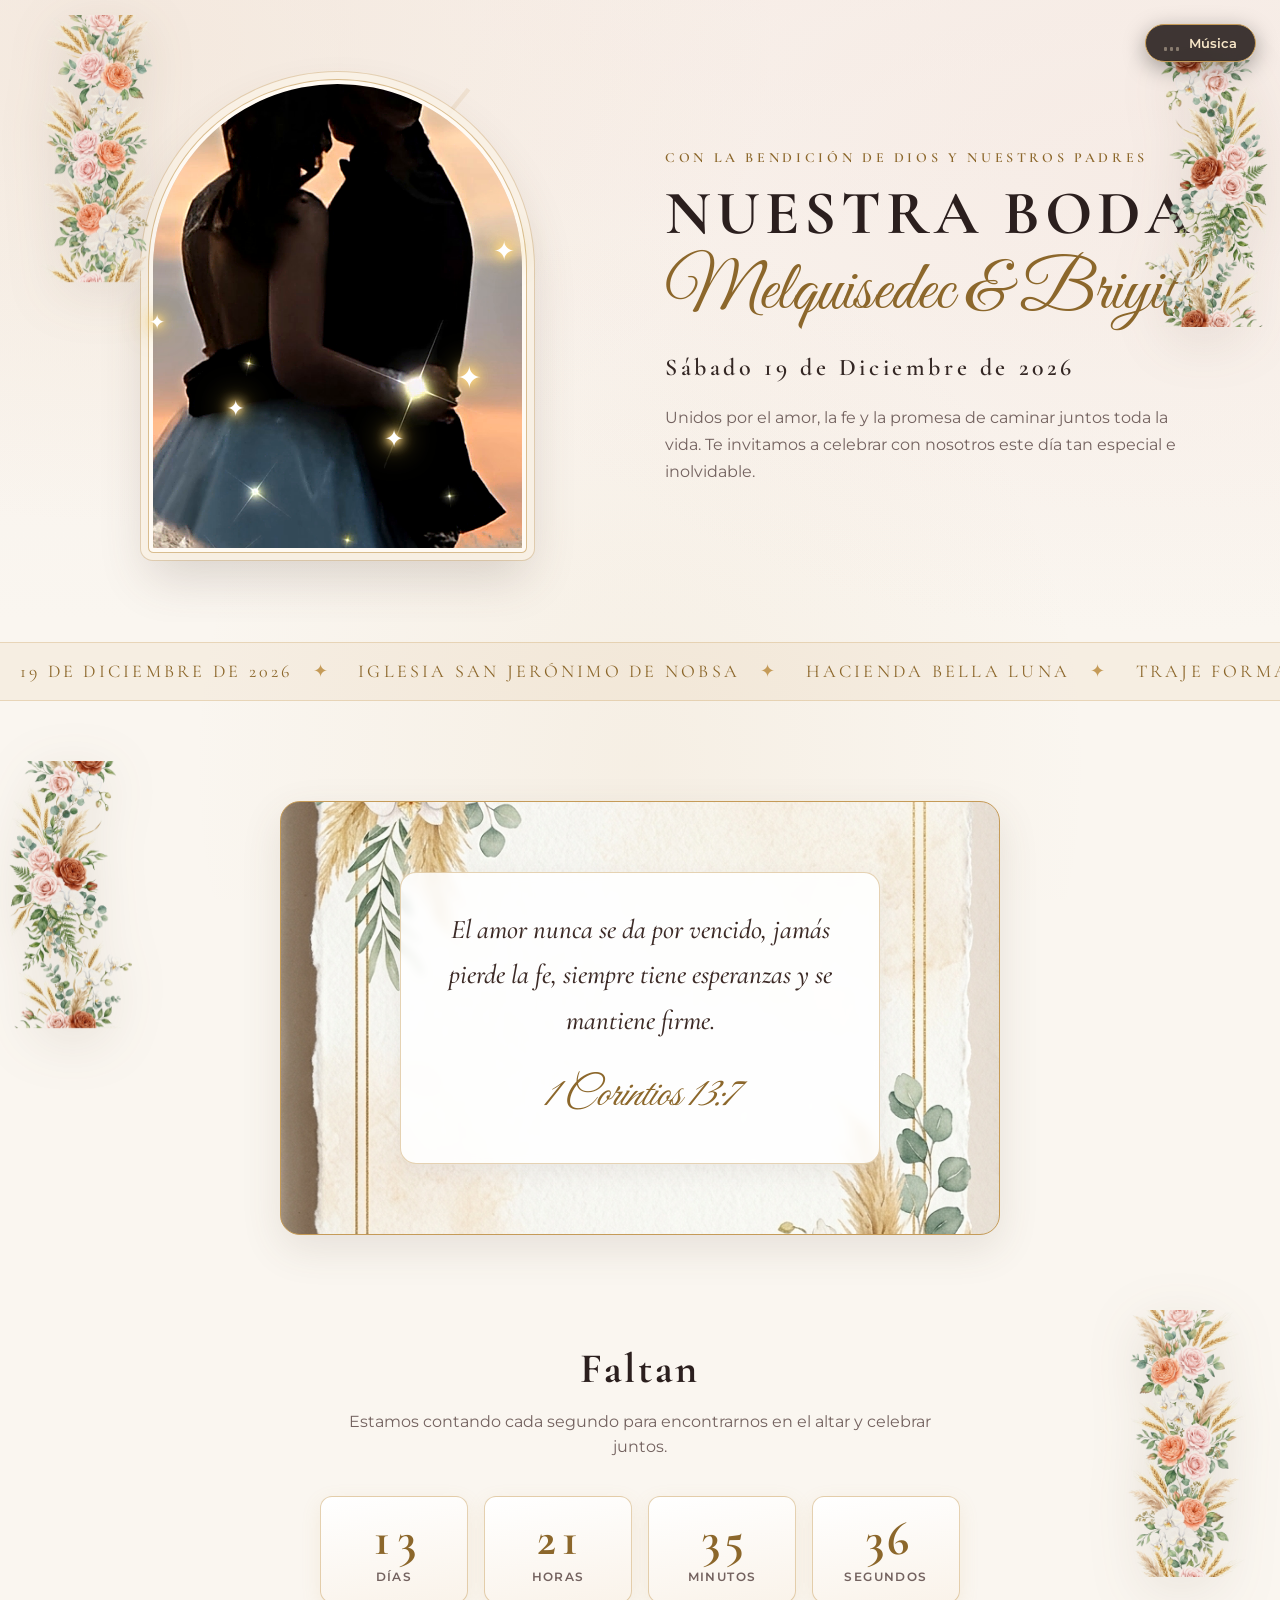
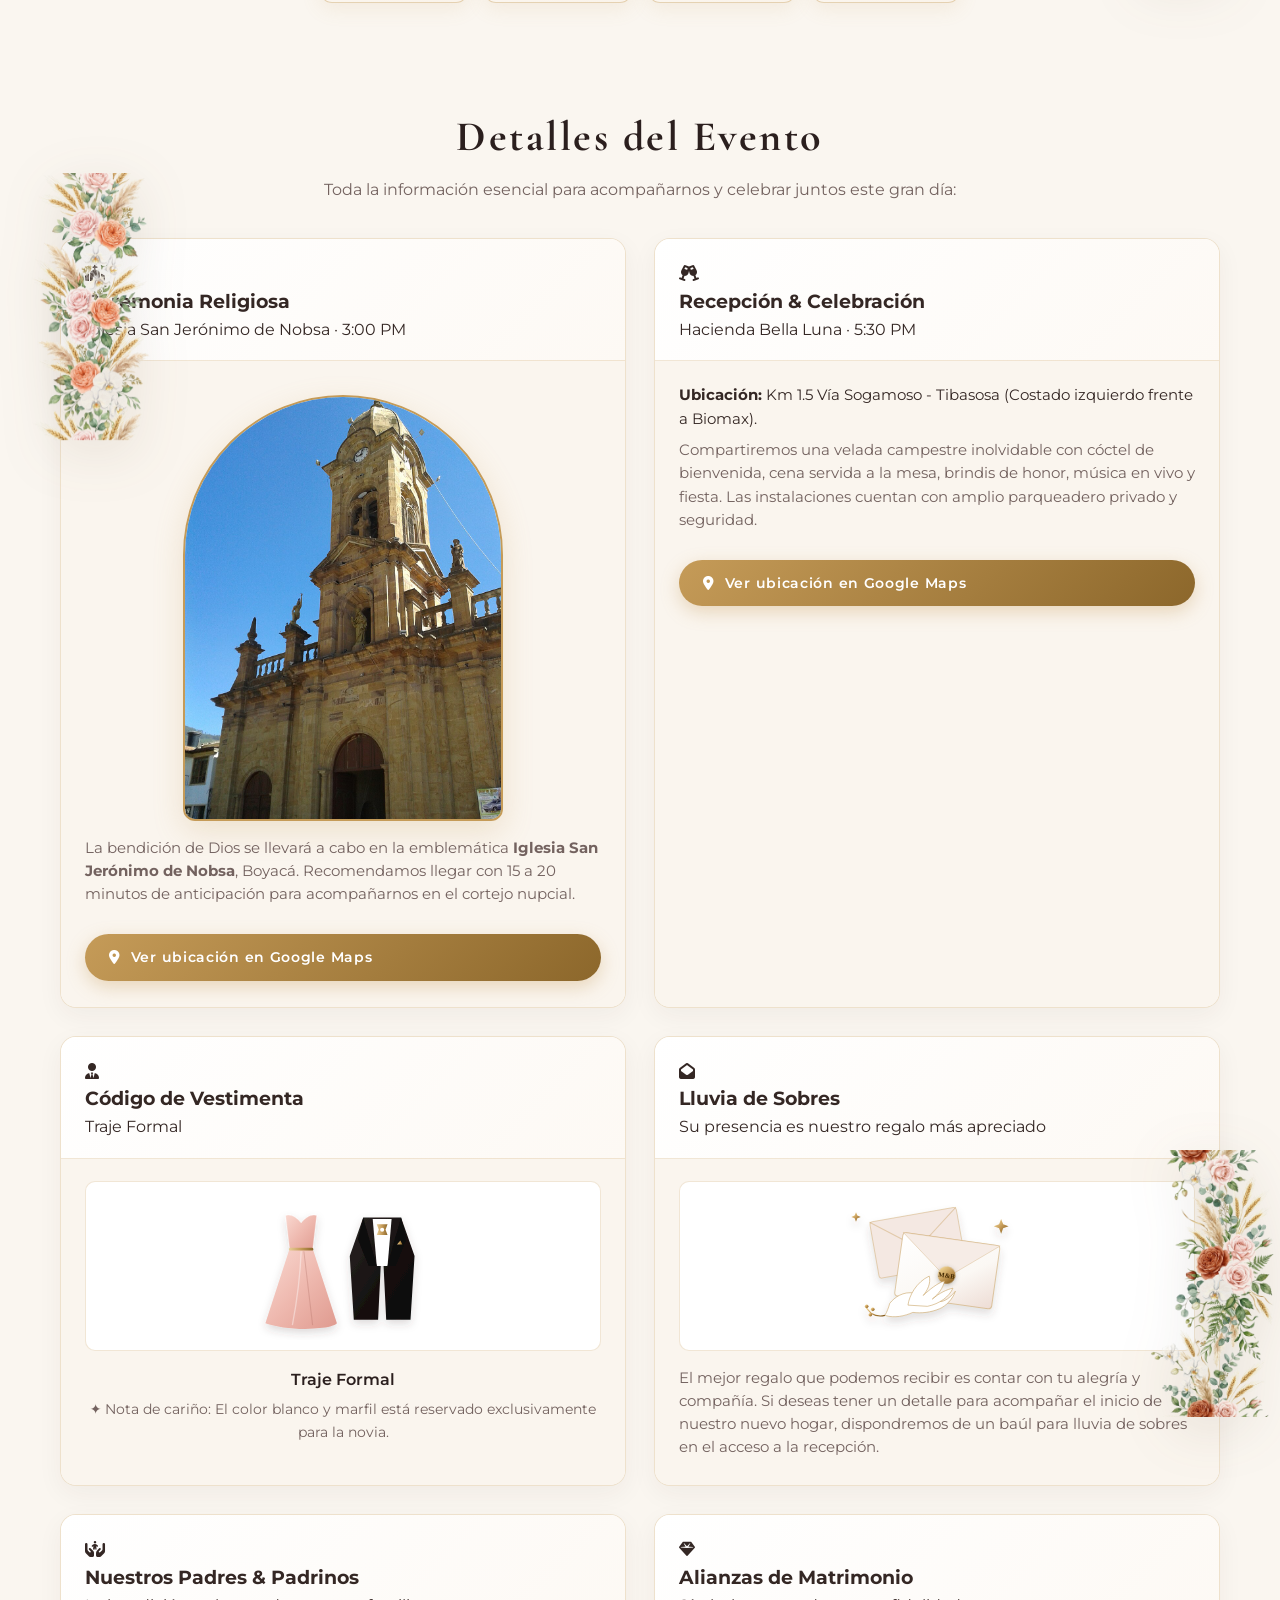
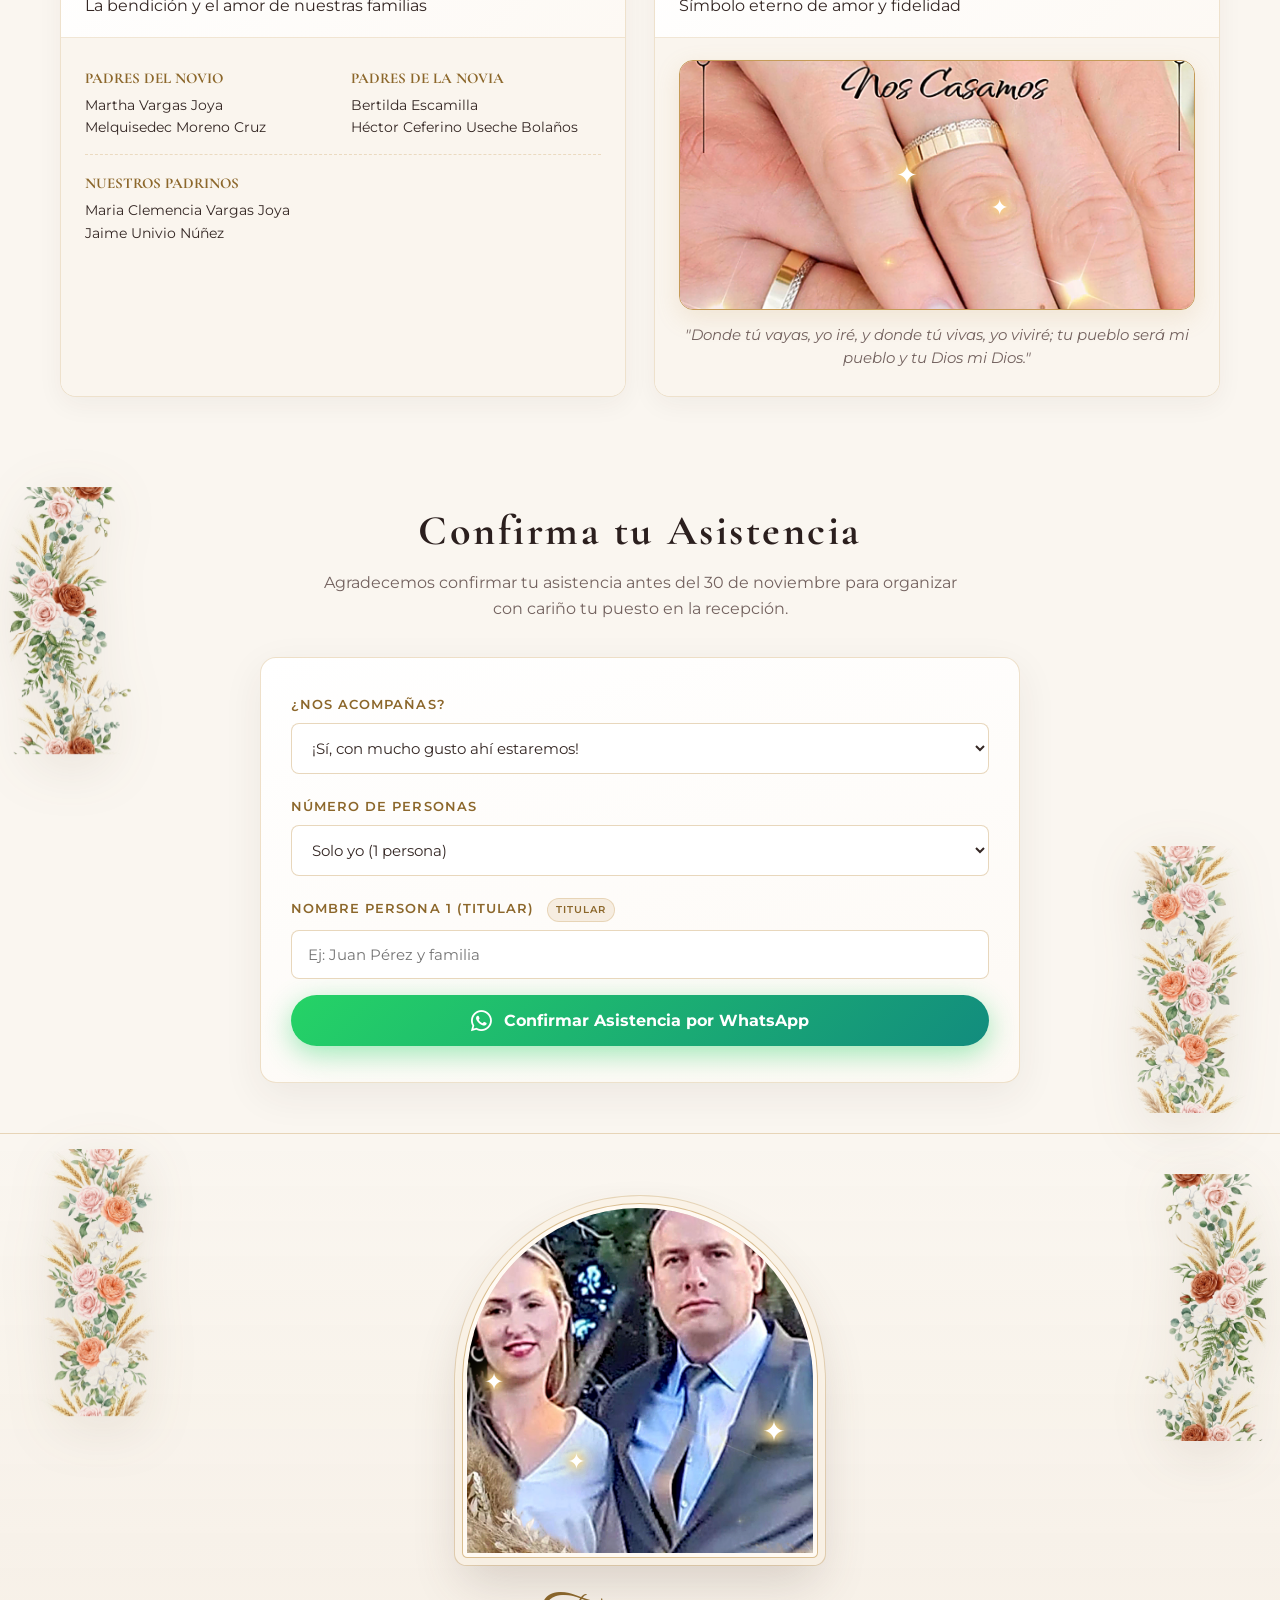
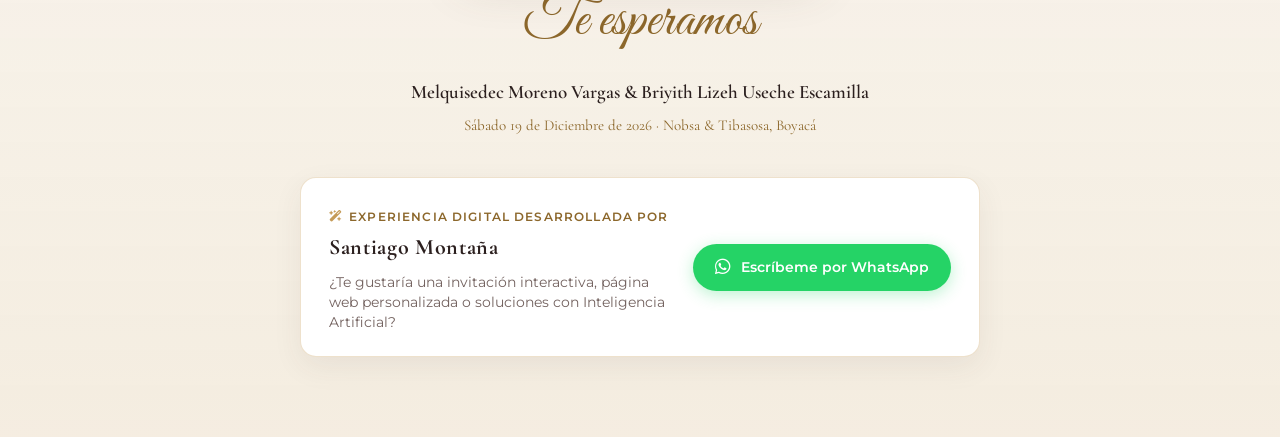
==== commit 5d074b04: "feat: integrar rosas con espigas en bordes y tarjeta de versiculo, fijar tarjetas con orden logico, " ====
--- a/index.html
+++ b/index.html
@@ -78,12 +78,13 @@
   <div class="site-container">
 
     <!-- HERO PRINCIPAL WIDESCREEN -->
+    <!-- HERO PRINCIPAL WIDESCREEN -->
     <header class="hero seccion-con-espigas">
       <div class="espiga-borde espiga-borde--left espiga-borde--hero-left" data-reveal-side="left" aria-hidden="true">
-        <img src="assets/images/espigas_borde_lateral.png" alt="">
+        <img src="assets/images/rosas_espigas_borde_lateral.png" alt="">
       </div>
       <div class="espiga-borde espiga-borde--right espiga-borde--hero-right" data-reveal-side="right" aria-hidden="true">
-        <img src="assets/images/espigas_borde_lateral_2.png" alt="">
+        <img src="assets/images/rosas_espigas_borde_lateral_2.png" alt="">
       </div>
       <div class="content-wrap">
         <div class="hero-grid">
@@ -139,20 +140,19 @@
 
     <main class="site-main">
 
-      <!-- VERSÍCULO BÍBLICO CON MARCOS FLORALES EN ALTA RESOLUCIÓN -->
+      <!-- VERSÍCULO BÍBLICO CON TARJETA DE ROSAS Y ESPIGAS -->
       <section class="seccion-con-espigas seccion-versiculo">
         <div class="espiga-borde espiga-borde--left espiga-borde--verse" data-reveal-side="left" aria-hidden="true">
-          <img src="assets/images/espigas_borde_lateral_2.png" alt="">
+          <img src="assets/images/rosas_espigas_borde_lateral_2.png" alt="">
         </div>
         <div class="content-wrap">
-          <div class="verse-container" data-reveal>
-            <img src="assets/images/marco_botanico.svg" alt="" class="corner-flower corner-top-left" aria-hidden="true">
-            <img src="assets/images/marco_botanico.svg" alt="" class="corner-flower corner-bottom-right" aria-hidden="true">
-            
-            <p class="verse-text">
-              "El amor nunca se da por vencido, jamás pierde la fe, siempre tiene esperanzas y se mantiene firme en toda circunstancia"
-            </p>
-            <cite class="verse-cite">1 Corintios 13:7</cite>
+          <div class="verse-container tarjeta-versiculo-rosas" data-reveal>
+            <div class="verse-inner">
+              <p class="verse-text">
+                El amor nunca se da por vencido, jamás pierde la fe, siempre tiene esperanzas y se mantiene firme.
+              </p>
+              <cite class="verse-cite">1 Corintios 13:7</cite>
+            </div>
           </div>
         </div>
       </section>
@@ -160,7 +160,7 @@
       <!-- CUENTA REGRESIVA DINÁMICA -->
       <section class="seccion-con-espigas seccion-cuenta">
         <div class="espiga-borde espiga-borde--right espiga-borde--count" data-reveal-side="right" aria-hidden="true">
-          <img src="assets/images/espigas_borde_lateral.png" alt="">
+          <img src="assets/images/rosas_espigas_borde_lateral.png" alt="">
         </div>
         <div class="content-wrap">
           <h2 class="sec-title" data-reveal>Faltan</h2>
@@ -175,24 +175,24 @@
         </div>
       </section>
 
-      <!-- SECCIONES DESPLEGABLES INTERACTIVAS EN CUADRÍCULA RESPONSIVE -->
+      <!-- TARJETAS DE INFORMACIÓN DEL EVENTO EN CUADRÍCULA RESPONSIVE -->
       <section class="seccion-con-espigas seccion-detalles">
         <div class="espiga-borde espiga-borde--left espiga-borde--cards-left" data-reveal-side="left" aria-hidden="true">
-          <img src="assets/images/espigas_borde_lateral.png" alt="">
+          <img src="assets/images/rosas_espigas_borde_lateral.png" alt="">
         </div>
         <div class="espiga-borde espiga-borde--right espiga-borde--cards-right" data-reveal-side="right" aria-hidden="true">
-          <img src="assets/images/espigas_borde_lateral_2.png" alt="">
+          <img src="assets/images/rosas_espigas_borde_lateral_2.png" alt="">
         </div>
         <div class="content-wrap">
           <h2 class="sec-title" data-reveal>Detalles del Evento</h2>
-          <p class="sec-intro" data-reveal>Haz clic en cada tarjeta para desplegar la información completa, mapas y recomendaciones:</p>
-
-        <!-- Cuadrícula 2 columnas en Desktop / 1 columna en Móvil -->
+          <p class="sec-intro" data-reveal>Toda la información esencial para acompañarnos y celebrar juntos este gran día:</p>
+
+        <!-- Cuadrícula 2 columnas en Desktop / 1 columna en Móvil (Fijas, orden lógico) -->
         <div class="cards-responsive-grid" data-stagger>
 
-          <!-- 1. CEREMONIA RELIGIOSA (DESPLEGABLE CON FOTO HD DE NOBSA) -->
-          <div class="desplegable abierto">
-            <div class="desplegable-header">
+          <!-- 1. CEREMONIA RELIGIOSA -->
+          <div class="tarjeta-info">
+            <div class="tarjeta-info-header">
               <div class="header-left">
                 <div class="header-icon"><i class="fa-solid fa-church"></i></div>
                 <div class="header-title-box">
@@ -200,15 +200,14 @@
                   <span>Iglesia San Jerónimo de Nobsa · 3:00 PM</span>
                 </div>
               </div>
-              <div class="arrow-icon"><i class="fa-solid fa-chevron-down"></i></div>
-            </div>
-            <div class="desplegable-content">
+            </div>
+            <div class="tarjeta-info-body">
               <!-- Foto nítida en alta resolución de la iglesia de Nobsa con marco en arco -->
               <div class="church-arch-frame">
                 <img src="assets/images/foto_iglesia_nobsa_hd.jpg" alt="Iglesia San Jerónimo de Nobsa, Boyacá">
               </div>
               <p style="font-size: 14.5px; color: var(--text-muted); margin-bottom: 14px;">
-                La bendición de Dios se llevará a cabo en la histórica y emblemática <strong>Iglesia San Jerónimo de Nobsa</strong>, Boyacá. Recomendamos llegar con 15 a 20 minutos de anticipación para acompañarnos en el cortejo nupcial.
+                La bendición de Dios se llevará a cabo en la emblemática <strong>Iglesia San Jerónimo de Nobsa</strong>, Boyacá. Recomendamos llegar con 15 a 20 minutos de anticipación para acompañarnos en el cortejo nupcial.
               </p>
               <a href="https://maps.google.com/?q=Iglesia+San+Jeronimo+Nobsa+Boyaca" target="_blank" rel="noopener" class="btn-maps">
                 <i class="fa-solid fa-location-dot"></i> Ver ubicación en Google Maps
@@ -216,9 +215,9 @@
             </div>
           </div>
 
-          <!-- 2. RECEPCIÓN & FIESTA (DESPLEGABLE) -->
-          <div class="desplegable abierto">
-            <div class="desplegable-header">
+          <!-- 2. RECEPCIÓN & CELEBRACIÓN -->
+          <div class="tarjeta-info">
+            <div class="tarjeta-info-header">
               <div class="header-left">
                 <div class="header-icon"><i class="fa-solid fa-champagne-glasses"></i></div>
                 <div class="header-title-box">
@@ -226,9 +225,8 @@
                   <span>Hacienda Bella Luna · 5:30 PM</span>
                 </div>
               </div>
-              <div class="arrow-icon"><i class="fa-solid fa-chevron-down"></i></div>
-            </div>
-            <div class="desplegable-content">
+            </div>
+            <div class="tarjeta-info-body">
               <p style="font-size: 15px; color: var(--text-main); margin-bottom: 8px;">
                 <strong>Ubicación:</strong> Km 1.5 Vía Sogamoso - Tibasosa (Costado izquierdo frente a Biomax).
               </p>
@@ -241,29 +239,73 @@
             </div>
           </div>
 
-          <!-- 3. BENDICIÓN DE FAMILIAS (DESPLEGABLE) -->
-          <div class="desplegable">
-            <div class="desplegable-header">
+          <!-- 3. CÓDIGO DE VESTIMENTA (SOLO TRAJE FORMAL) -->
+          <div class="tarjeta-info">
+            <div class="tarjeta-info-header">
+              <div class="header-left">
+                <div class="header-icon"><i class="fa-solid fa-user-tie"></i></div>
+                <div class="header-title-box">
+                  <h3>Código de Vestimenta</h3>
+                  <span>Traje Formal</span>
+                </div>
+              </div>
+            </div>
+            <div class="tarjeta-info-body">
+              <div class="vector-graphic-box">
+                <img src="assets/images/vestimenta_pareja.svg" alt="Traje Formal">
+              </div>
+              <p style="font-size: 16px; font-weight: 600; color: #2b1f1e; text-align: center; margin-bottom: 6px;">
+                Traje Formal
+              </p>
+              <p style="font-size: 14px; color: var(--text-muted); text-align: center; margin: 0;">
+                ✦ Nota de cariño: El color blanco y marfil está reservado exclusivamente para la novia.
+              </p>
+            </div>
+          </div>
+
+          <!-- 4. LLUVIA DE SOBRES -->
+          <div class="tarjeta-info">
+            <div class="tarjeta-info-header">
+              <div class="header-left">
+                <div class="header-icon"><i class="fa-solid fa-envelope-open"></i></div>
+                <div class="header-title-box">
+                  <h3>Lluvia de Sobres</h3>
+                  <span>Su presencia es nuestro regalo más apreciado</span>
+                </div>
+              </div>
+            </div>
+            <div class="tarjeta-info-body">
+              <div class="vector-graphic-box">
+                <img src="assets/images/lluvia_sobres.svg" alt="Lluvia de Sobres y Paloma de la Paz">
+              </div>
+              <p style="font-size: 14.5px; color: var(--text-muted);">
+                El mejor regalo que podemos recibir es contar con tu alegría y compañía. Si deseas tener un detalle para acompañar el inicio de nuestro nuevo hogar, dispondremos de un baúl para lluvia de sobres en el acceso a la recepción.
+              </p>
+            </div>
+          </div>
+
+          <!-- 5. NUESTROS PADRES & PADRINOS -->
+          <div class="tarjeta-info">
+            <div class="tarjeta-info-header">
               <div class="header-left">
                 <div class="header-icon"><i class="fa-solid fa-hands-holding-child"></i></div>
                 <div class="header-title-box">
                   <h3>Nuestros Padres & Padrinos</h3>
-                  <span>La guía y el amor de nuestras familias</span>
-                </div>
-              </div>
-              <div class="arrow-icon"><i class="fa-solid fa-chevron-down"></i></div>
-            </div>
-            <div class="desplegable-content">
-              <div style="display: grid; grid-template-columns: repeat(auto-fit, minmax(200px, 1fr)); gap: 16px; margin-top: 10px;">
+                  <span>La bendición y el amor de nuestras familias</span>
+                </div>
+              </div>
+            </div>
+            <div class="tarjeta-info-body">
+              <div style="display: grid; grid-template-columns: repeat(auto-fit, minmax(200px, 1fr)); gap: 16px; margin-top: 6px;">
                 <div>
-                  <h4 style="font-family: var(--font-serif); font-size: 16px; color: var(--gold-dark); text-transform: uppercase;">Padres del Novio</h4>
+                  <h4 style="font-family: var(--font-serif); font-size: 15px; color: var(--gold-dark); text-transform: uppercase;">Padres del Novio</h4>
                   <p style="font-size: 14px; color: var(--text-main); margin-top: 4px;">
                     Martha Vargas Joya<br>
                     Melquisedec Moreno Cruz
                   </p>
                 </div>
                 <div>
-                  <h4 style="font-family: var(--font-serif); font-size: 16px; color: var(--gold-dark); text-transform: uppercase;">Padres de la Novia</h4>
+                  <h4 style="font-family: var(--font-serif); font-size: 15px; color: var(--gold-dark); text-transform: uppercase;">Padres de la Novia</h4>
                   <p style="font-size: 14px; color: var(--text-main); margin-top: 4px;">
                     Bertilda Escamilla<br>
                     Héctor Ceferino Useche Bolaños
@@ -272,7 +314,7 @@
               </div>
               <hr style="border: none; border-top: 1px dashed var(--line-gold); margin: 16px 0;">
               <div>
-                <h4 style="font-family: var(--font-serif); font-size: 16px; color: var(--gold-dark); text-transform: uppercase;">Nuestros Padrinos</h4>
+                <h4 style="font-family: var(--font-serif); font-size: 15px; color: var(--gold-dark); text-transform: uppercase;">Nuestros Padrinos</h4>
                 <p style="font-size: 14px; color: var(--text-main); margin-top: 4px;">
                   Maria Clemencia Vargas Joya<br>
                   Jaime Univio Núñez
@@ -281,63 +323,9 @@
             </div>
           </div>
 
-          <!-- 4. CÓDIGO DE VESTIMENTA (DESPLEGABLE CON GRÁFICO VECTORIAL HD) -->
-          <div class="desplegable">
-            <div class="desplegable-header">
-              <div class="header-left">
-                <div class="header-icon"><i class="fa-solid fa-user-tie"></i></div>
-                <div class="header-title-box">
-                  <h3>Código de Vestimenta</h3>
-                  <span>Formal / Traje de Gala</span>
-                </div>
-              </div>
-              <div class="arrow-icon"><i class="fa-solid fa-chevron-down"></i></div>
-            </div>
-            <div class="desplegable-content">
-              <div class="vector-graphic-box">
-                <img src="assets/images/vestimenta_pareja.svg" alt="Traje de Gala y Vestido Formal">
-              </div>
-              <p style="font-size: 14.5px; color: var(--text-muted); margin-bottom: 12px;">
-                Damas: Vestido largo de gala en tonos elegantes. Caballeros: Traje formal oscuro o esmoquin con corbata o corbatín.
-              </p>
-              <div class="swatches" aria-label="Muestras de color para el evento">
-                <div class="sw" style="background: #19273c;"><span>Azul Noche</span></div>
-                <div class="sw" style="background: #df9a8f;"><span>Rosa Palo</span></div>
-                <div class="sw" style="background: #c59b58;"><span>Dorado</span></div>
-                <div class="sw" style="background: #506152;"><span>Verde Salvia</span></div>
-                <div class="sw sw-no" style="background: #ffffff;"><span>Blanco</span></div>
-              </div>
-              <p style="font-size: 13px; color: var(--text-muted); text-align: center; margin-top: 14px;">
-                ✦ Nota de cariño: Los tonos <strong>blanco, marfil y beige claro</strong> quedan reservados exclusivamente para la novia.
-              </p>
-            </div>
-          </div>
-
-          <!-- 5. LLUVIA DE SOBRES (DESPLEGABLE CON GRÁFICO VECTORIAL HD) -->
-          <div class="desplegable">
-            <div class="desplegable-header">
-              <div class="header-left">
-                <div class="header-icon"><i class="fa-solid fa-envelope-open"></i></div>
-                <div class="header-title-box">
-                  <h3>Lluvia de Sobres</h3>
-                  <span>Su presencia es nuestro regalo más apreciado</span>
-                </div>
-              </div>
-              <div class="arrow-icon"><i class="fa-solid fa-chevron-down"></i></div>
-            </div>
-            <div class="desplegable-content">
-              <div class="vector-graphic-box">
-                <img src="assets/images/lluvia_sobres.svg" alt="Lluvia de Sobres y Paloma de la Paz">
-              </div>
-              <p style="font-size: 14.5px; color: var(--text-muted);">
-                El mejor regalo que podemos recibir es contar con tu alegría y compañía. Si deseas tener un detalle para acompañar el inicio de nuestro nuevo hogar, dispondremos de un baúl para lluvia de sobres en el acceso a la recepción.
-              </p>
-            </div>
-          </div>
-
-          <!-- 6. FOTO DE ALIANZAS Y COMPROMISO (DESPLEGABLE CON FOTO HD) -->
-          <div class="desplegable">
-            <div class="desplegable-header">
+          <!-- 6. ALIANZAS DE MATRIMONIO -->
+          <div class="tarjeta-info">
+            <div class="tarjeta-info-header">
               <div class="header-left">
                 <div class="header-icon"><i class="fa-solid fa-gem"></i></div>
                 <div class="header-title-box">
@@ -345,9 +333,8 @@
                   <span>Símbolo eterno de amor y fidelidad</span>
                 </div>
               </div>
-              <div class="arrow-icon"><i class="fa-solid fa-chevron-down"></i></div>
-            </div>
-            <div class="desplegable-content">
+            </div>
+            <div class="tarjeta-info-body">
               <div class="rings-arch-frame">
                 <img src="assets/images/foto_anillos_hd.png" alt="Manos de los novios entrelazadas con alianzas de oro">
                 <div class="sparkle-group" aria-hidden="true">
@@ -365,49 +352,13 @@
         </div>
       </section>
 
-      <!-- ITINERARIO DEL DÍA (LÍNEA CONECTORA SVG DE ALTA DEFINICIÓN) -->
-      <section class="seccion-con-espigas seccion-itinerario">
-        <div class="espiga-borde espiga-borde--left espiga-borde--itinerary" data-reveal-side="left" aria-hidden="true">
-          <img src="assets/images/espigas_borde_lateral_2.png" alt="">
-        </div>
-        <div class="espiga-borde espiga-borde--right espiga-borde--itinerary-right" data-reveal-side="right" aria-hidden="true">
-          <img src="assets/images/espigas_borde_lateral.png" alt="">
-        </div>
-        <div class="content-wrap">
-          <div class="timeline-section-wrap">
-            <h2 class="sec-title" data-reveal>Itinerario</h2>
-            <p class="sec-intro" data-reveal>Así se vivirá cada instante de nuestra gran celebración:</p>
-            
-            <ol class="run" data-stagger>
-              <svg class="run-line" viewBox="0 0 2 100" preserveAspectRatio="none" aria-hidden="true" focusable="false">
-                <defs>
-                  <linearGradient id="lineGrad" gradientUnits="userSpaceOnUse" x1="0" y1="0" x2="0" y2="100">
-                    <stop offset="0%" stop-color="#c59b58"></stop>
-                    <stop offset="50%" stop-color="#e8c5be"></stop>
-                    <stop offset="100%" stop-color="#8c672b"></stop>
-                  </linearGradient>
-                </defs>
-                <path d="M1 0 V100" stroke="url(#lineGrad)"></path>
-              </svg>
-              <li><time datetime="2026-12-19T15:00">3:00</time><h4>Ceremonia Religiosa</h4><p>Ingreso a la Iglesia San Jerónimo de Nobsa y misa solemne.</p></li>
-              <li><time datetime="2026-12-19T16:30">4:30</time><h4>Sesión de Fotos & Traslado</h4><p>Fotografías con invitados y caravana hacia la Hacienda Bella Luna.</p></li>
-              <li><time datetime="2026-12-19T17:30">5:30</time><h4>Cóctel de Bienvenida</h4><p>Llegada a los jardines de la hacienda, música ambiental y brindis inicial.</p></li>
-              <li><time datetime="2026-12-19T18:30">6:30</time><h4>Entrada de los Nuevos Esposos</h4><p>El instante más esperado: ¡recibamos a los novios con aplausos!</p></li>
-              <li><time datetime="2026-12-19T19:00">7:00</time><h4>Primer Vals & Brindis</h4><p>Palabras de bendición familiar, vals nupcial y champaña.</p></li>
-              <li><time datetime="2026-12-19T20:00">8:00</time><h4>Cena Nupcial</h4><p>Menú especial servido a la mesa para todos los asistentes.</p></li>
-              <li><time datetime="2026-12-19T21:30">9:30</time><h4>Fiesta & Hora Loca</h4><p>Apertura oficial de la pista de baile con sorpresas y celebración hasta tarde.</p></li>
-            </ol>
-          </div>
-        </div>
-      </section>
-
       <!-- CONFIRMA TU ASISTENCIA (FORMULARIO RSVP COMPLETO) -->
       <section class="seccion-con-espigas seccion-rsvp">
         <div class="espiga-borde espiga-borde--left espiga-borde--rsvp-left" data-reveal-side="left" aria-hidden="true">
-          <img src="assets/images/espigas_borde_lateral_2.png" alt="">
+          <img src="assets/images/rosas_espigas_borde_lateral_2.png" alt="">
         </div>
         <div class="espiga-borde espiga-borde--right espiga-borde--rsvp-right" data-reveal-side="right" aria-hidden="true">
-          <img src="assets/images/espigas_borde_lateral.png" alt="">
+          <img src="assets/images/rosas_espigas_borde_lateral.png" alt="">
         </div>
         <div class="content-wrap">
           <div class="rsvp-wrapper">
@@ -455,10 +406,10 @@
     <!-- FOOTER EMOTIVO WIDESCREEN CON CORONA DE ESPIGAS -->
     <footer class="seccion-con-espigas seccion-footer">
       <div class="espiga-borde espiga-borde--left espiga-borde--footer-left" data-reveal-side="left" aria-hidden="true">
-        <img src="assets/images/espigas_borde_lateral.png" alt="">
+        <img src="assets/images/rosas_espigas_borde_lateral.png" alt="">
       </div>
       <div class="espiga-borde espiga-borde--right espiga-borde--footer-right" data-reveal-side="right" aria-hidden="true">
-        <img src="assets/images/espigas_borde_lateral_2.png" alt="">
+        <img src="assets/images/rosas_espigas_borde_lateral_2.png" alt="">
       </div>
       <div class="content-wrap">
         <div class="farewell-photo-stage">
--- a/css/styles.css
+++ b/css/styles.css
@@ -857,11 +857,11 @@
   margin-top: 4px;
 }
 
-/* ── GRID DE SECCIONES DESPLEGABLES (RESPONSIVE COMPUTADOR & MÓVIL) ── */
+/* ── TARJETAS DE INFORMACIÓN FIJAS (ORDEN LÓGICO & SIN DESPLEGAR) ── */
 .cards-responsive-grid {
   display: grid;
   grid-template-columns: 1fr;
-  gap: 24px;
+  gap: 28px;
 }
 
 @media (min-width: 768px) {
@@ -870,93 +870,94 @@
   }
 }
 
-@media (min-width: 1100px) {
-  .cards-responsive-grid.grid-3 {
-    grid-template-columns: repeat(3, 1fr);
-  }
-}
-
-.desplegable {
+.tarjeta-info {
   background: var(--paper-card);
   border: 1px solid var(--line-gold);
-  border-radius: 14px;
+  border-radius: 16px;
   overflow: hidden;
-  box-shadow: 0 6px 22px rgba(0, 0, 0, 0.04);
-  transition: all 0.3s ease;
+  box-shadow: 0 8px 26px rgba(60, 45, 40, 0.05);
+  transition: transform 0.3s ease, box-shadow 0.3s ease, border-color 0.3s ease;
   display: flex;
   flex-direction: column;
 }
 
-.desplegable:hover {
+.tarjeta-info:hover {
+  transform: translateY(-3px);
   border-color: var(--gold);
-  box-shadow: 0 10px 30px rgba(197, 155, 88, 0.18);
-}
-
-.desplegable.abierto {
-  border-color: var(--gold);
-}
-
-.desplegable-header {
-  display: flex;
-  justify-content: space-between;
-  align-items: center;
-  padding: 22px 24px;
-  cursor: pointer;
-  user-select: none;
+  box-shadow: 0 14px 34px rgba(197, 155, 88, 0.18);
+}
+
+.tarjeta-info-header {
+  padding: 22px 24px 18px;
   background: linear-gradient(135deg, #ffffff 0%, #fdf9f4 100%);
-}
-
-.header-left {
-  display: flex;
-  align-items: center;
-  gap: 16px;
-}
-
-.header-icon {
-  width: 48px;
-  height: 48px;
-  border-radius: 50%;
-  background: rgba(197, 155, 88, 0.14);
-  display: flex;
-  align-items: center;
-  justify-content: center;
-  color: var(--gold-dark);
-  font-size: 20px;
-  flex-shrink: 0;
-}
-
-.header-title-box h3 {
-  font-family: var(--font-serif);
-  font-size: 20px;
-  font-weight: 700;
-  color: #2b1f1e;
-}
-
-.header-title-box span {
-  font-size: 13px;
-  color: var(--text-muted);
-}
-
-.arrow-icon {
-  color: var(--gold);
-  font-size: 16px;
-  transition: transform 0.3s ease;
-}
-
-.desplegable.abierto .arrow-icon {
-  transform: rotate(180deg);
-}
-
-.desplegable-content {
-  display: none;
-  padding: 20px 24px 26px;
-  border-top: 1px dashed rgba(197, 155, 88, 0.3);
+  border-bottom: 1px solid rgba(197, 155, 88, 0.25);
+}
+
+.tarjeta-info-body {
+  padding: 22px 24px 26px;
   background: #faf5ee;
   flex-grow: 1;
-}
-
-.desplegable.abierto .desplegable-content {
+  display: flex;
+  flex-direction: column;
+  justify-content: flex-start;
+}
+
+/* ── VERSÍCULO BÍBLICO HEROICO CON FONDO FLORAL DE ROSAS Y ESPIGAS ── */
+.tarjeta-versiculo-rosas {
+  max-width: 720px;
+  margin: 0 auto;
+  border-radius: 20px;
+  border: 1.5px solid var(--gold);
+  box-shadow: 0 14px 40px rgba(90, 70, 60, 0.12);
+  background-color: #fcf9f5;
+  background-image: url('../assets/images/tarjeta_versiculo_rosas_espigas.jpg');
+  background-size: cover;
+  background-position: center;
+  background-repeat: no-repeat;
+  padding: 70px 40px;
+  position: relative;
+  text-align: center;
+  overflow: hidden;
+}
+
+.tarjeta-versiculo-rosas .verse-inner {
+  position: relative;
+  z-index: 2;
+  max-width: 480px;
+  margin: 0 auto;
+  background: rgba(255, 255, 255, 0.88);
+  backdrop-filter: blur(4px);
+  -webkit-backdrop-filter: blur(4px);
+  padding: 34px 28px;
+  border-radius: 16px;
+  border: 1px solid rgba(197, 155, 88, 0.45);
+  box-shadow: 0 8px 24px rgba(90, 70, 60, 0.08);
+}
+
+.tarjeta-versiculo-rosas .verse-text {
+  font-family: var(--font-serif);
+  font-size: clamp(21px, 3.2vw, 27px);
+  font-style: italic;
+  font-weight: 500;
+  color: #3d2b27;
+  line-height: 1.7;
+  margin-bottom: 18px;
+}
+
+.tarjeta-versiculo-rosas .verse-cite {
+  font-family: var(--font-script);
+  font-size: clamp(32px, 4.5vw, 42px);
+  color: var(--gold-dark);
   display: block;
+}
+
+@media (max-width: 600px) {
+  .tarjeta-versiculo-rosas {
+    padding: 50px 20px;
+  }
+  .tarjeta-versiculo-rosas .verse-inner {
+    padding: 24px 18px;
+  }
 }
 
 .media-frame {
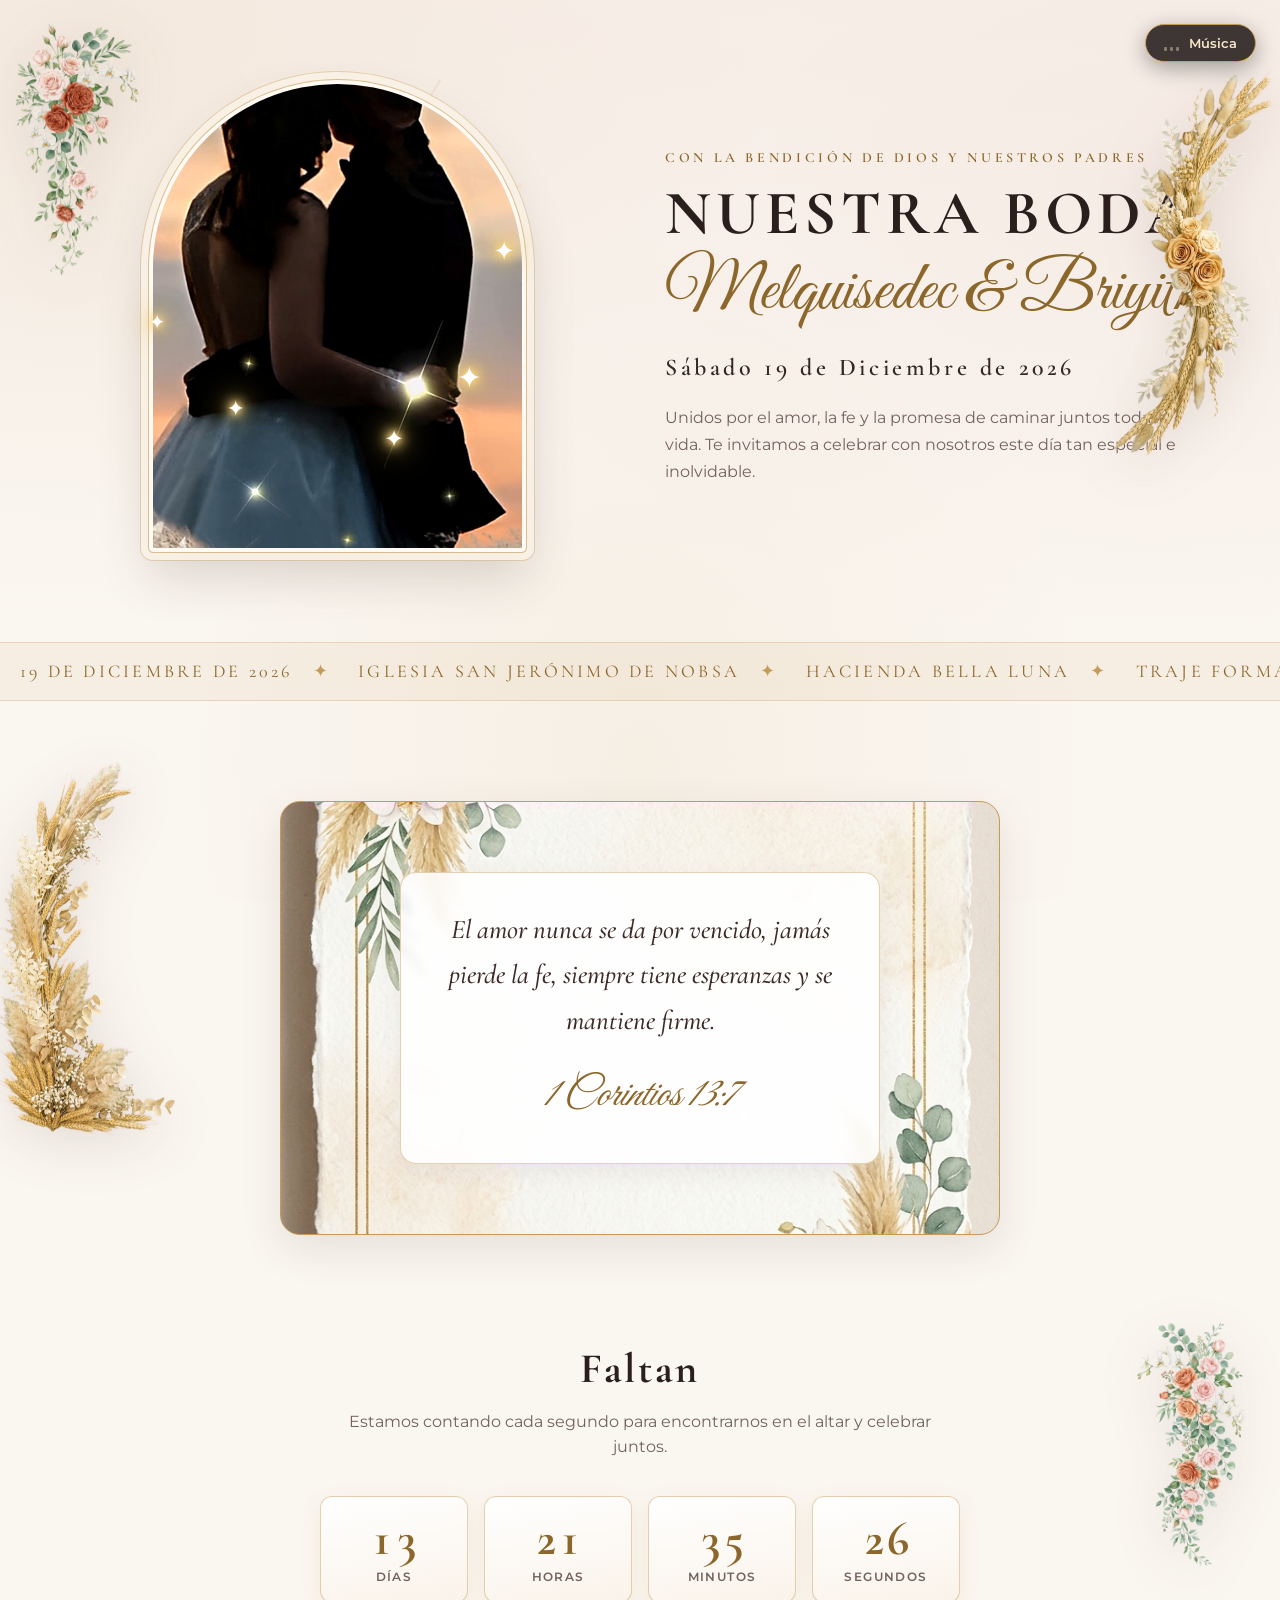
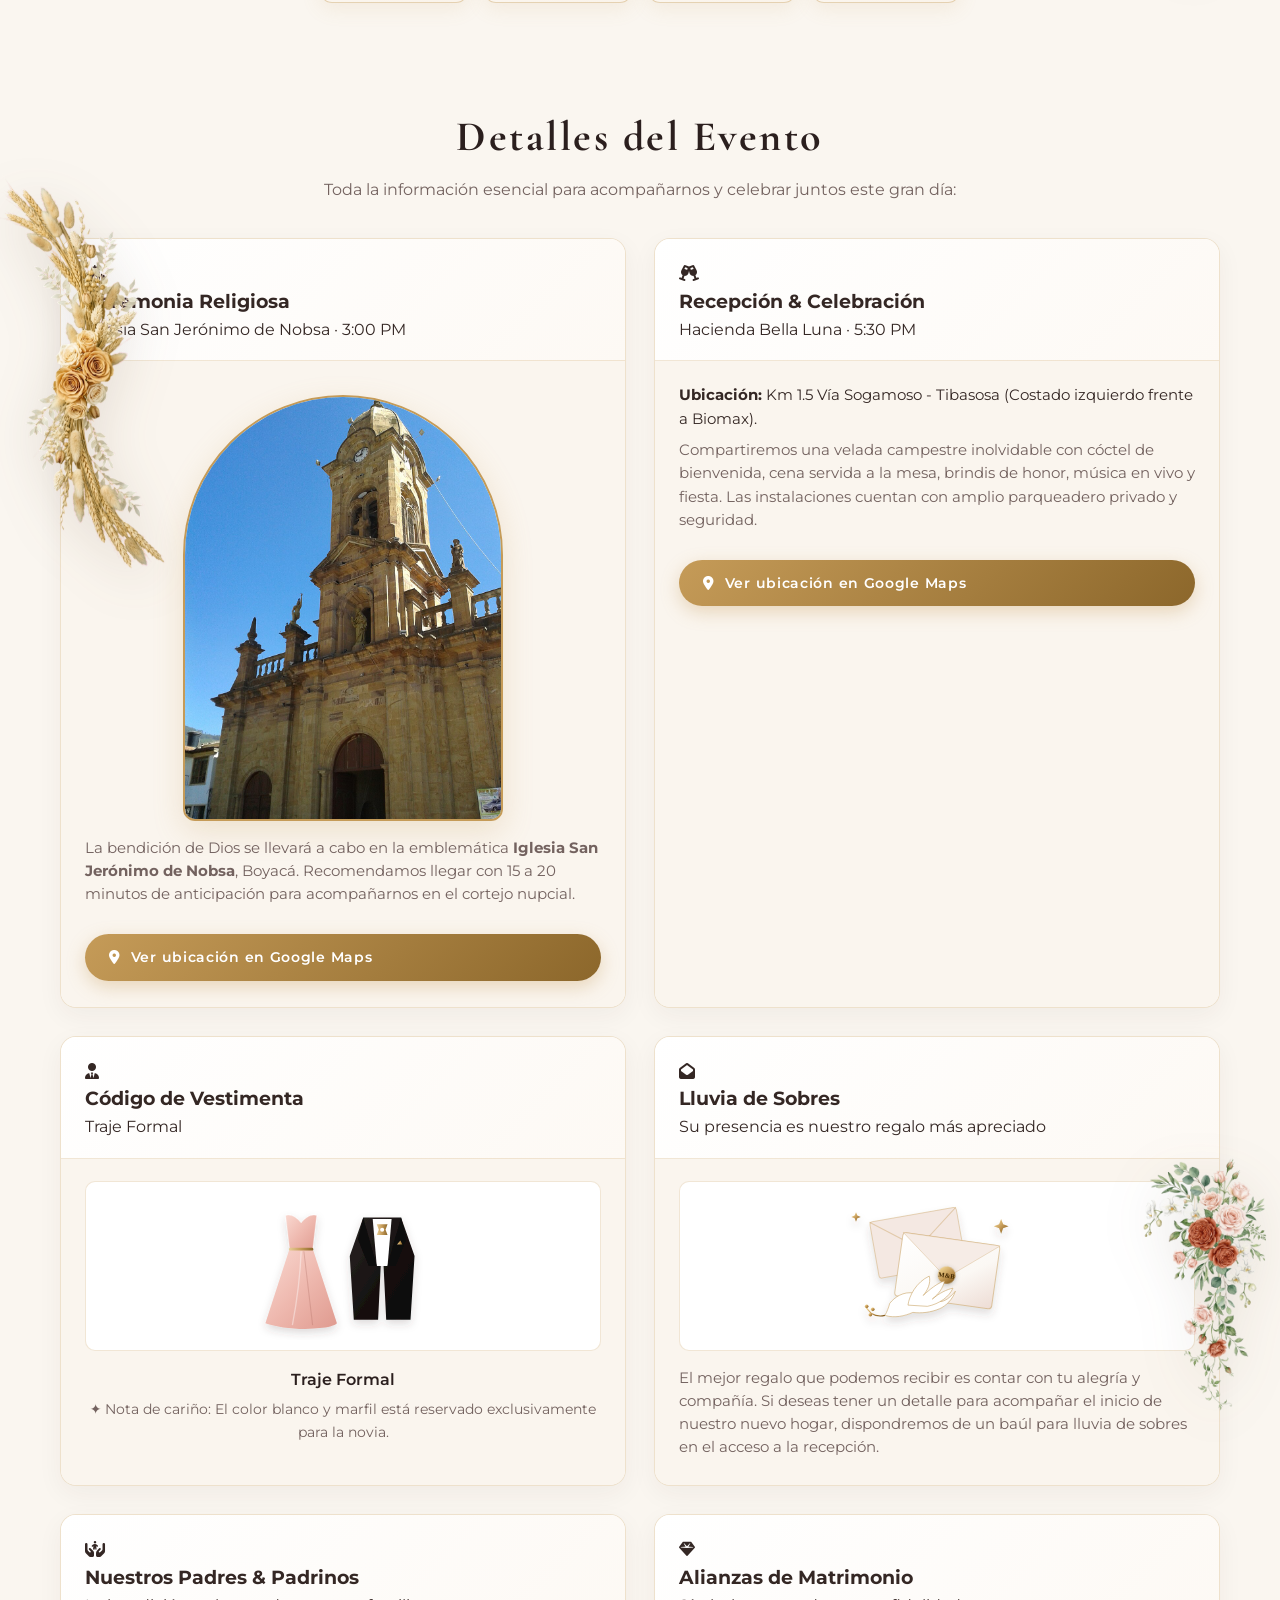
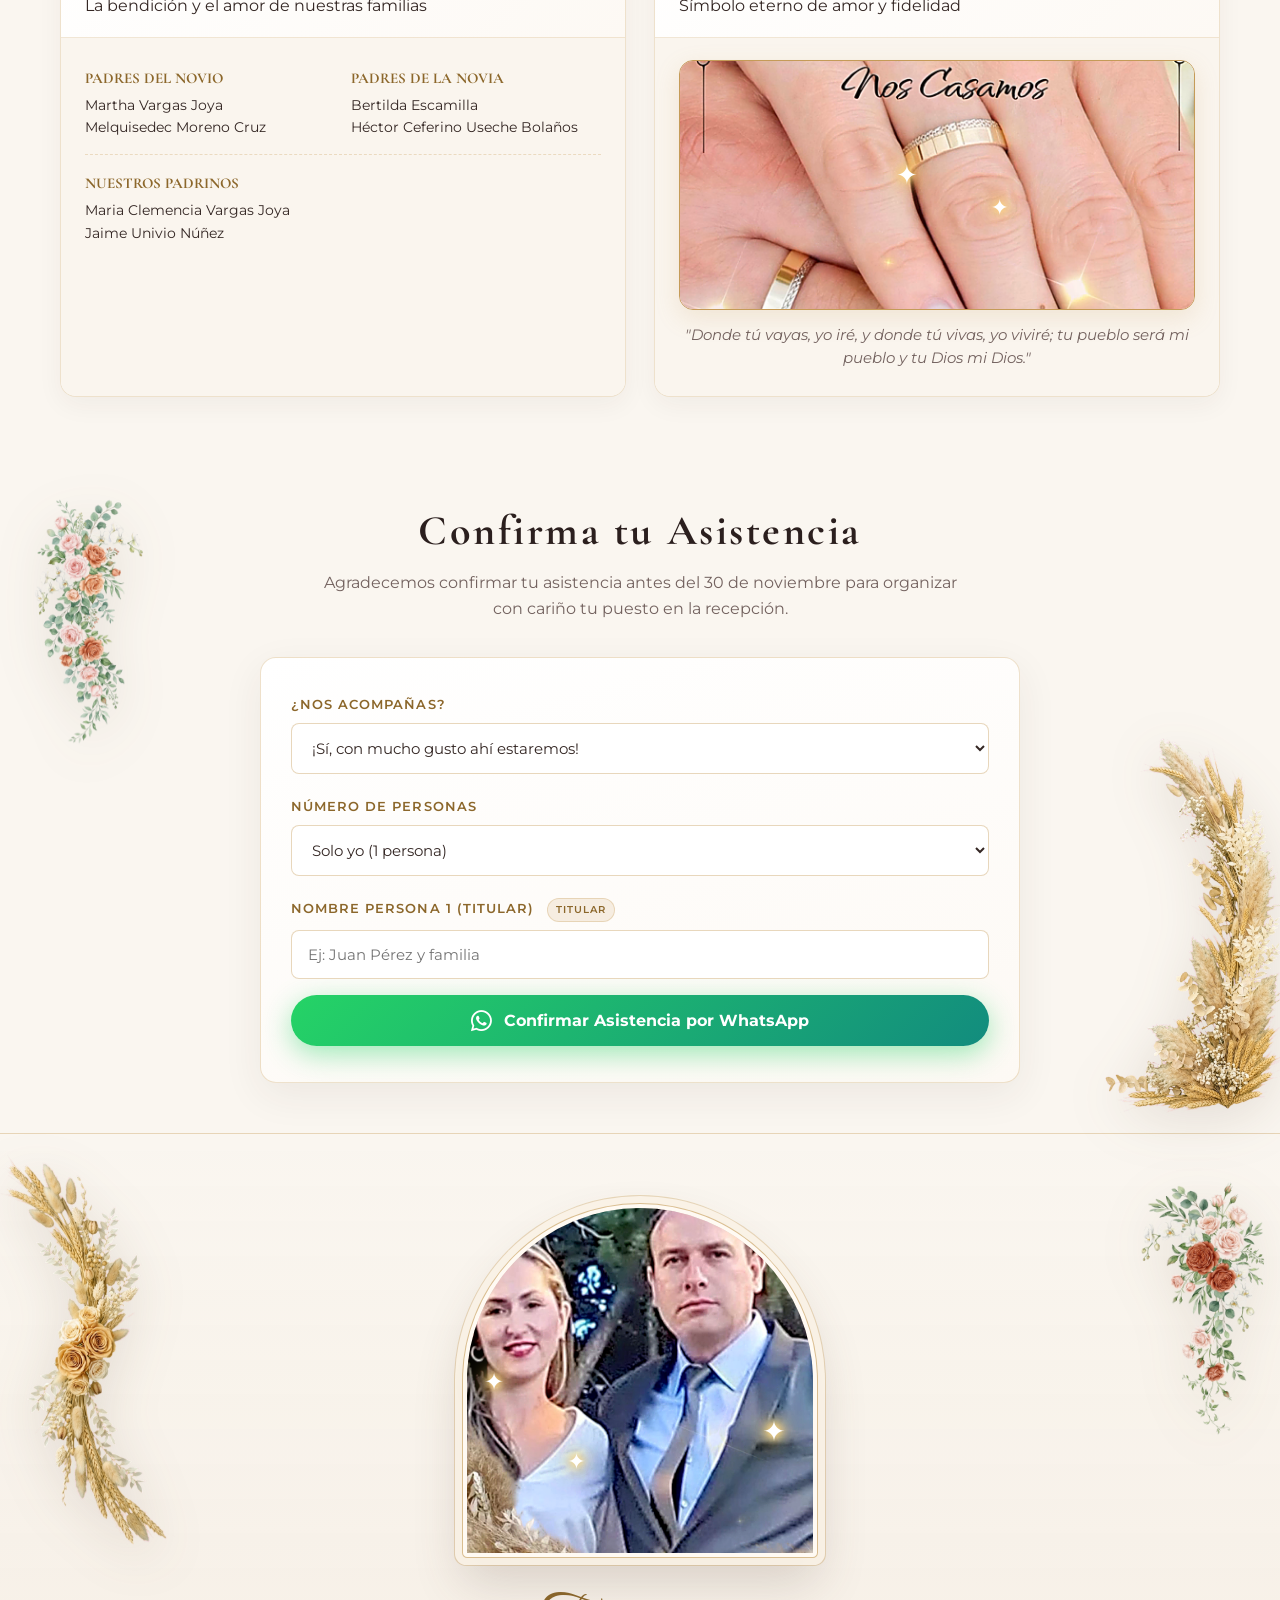
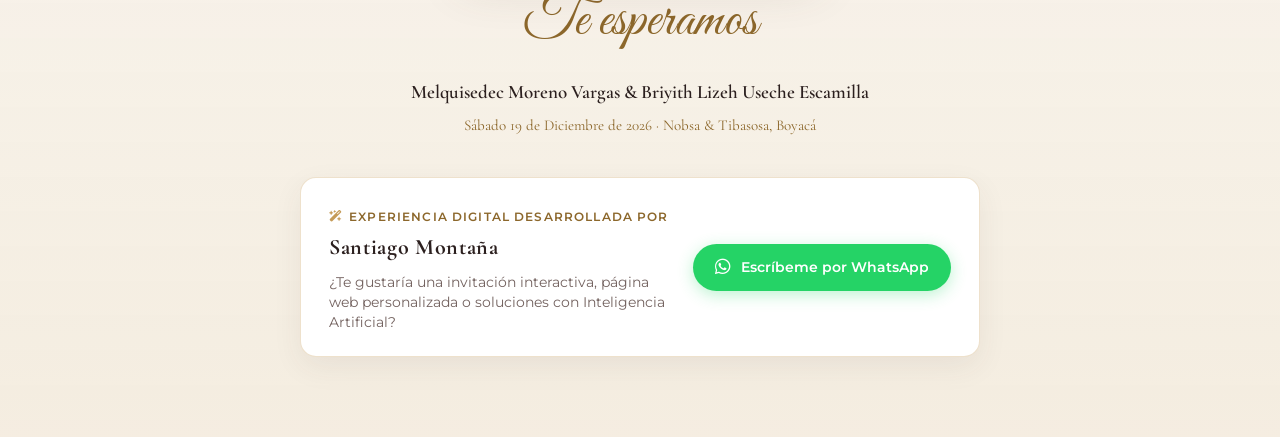
==== commit 22e3a984: "fix: intercalar espigas originales con ramilletes de rosas completos sin cortes en los bordes" ====
--- a/index.html
+++ b/index.html
@@ -78,13 +78,12 @@
   <div class="site-container">
 
     <!-- HERO PRINCIPAL WIDESCREEN -->
-    <!-- HERO PRINCIPAL WIDESCREEN -->
     <header class="hero seccion-con-espigas">
       <div class="espiga-borde espiga-borde--left espiga-borde--hero-left" data-reveal-side="left" aria-hidden="true">
-        <img src="assets/images/rosas_espigas_borde_lateral.png" alt="">
+        <img src="assets/images/ramillete_rosas_borde.png" alt="">
       </div>
       <div class="espiga-borde espiga-borde--right espiga-borde--hero-right" data-reveal-side="right" aria-hidden="true">
-        <img src="assets/images/rosas_espigas_borde_lateral_2.png" alt="">
+        <img src="assets/images/espigas_borde_lateral_2.png" alt="">
       </div>
       <div class="content-wrap">
         <div class="hero-grid">
@@ -143,7 +142,7 @@
       <!-- VERSÍCULO BÍBLICO CON TARJETA DE ROSAS Y ESPIGAS -->
       <section class="seccion-con-espigas seccion-versiculo">
         <div class="espiga-borde espiga-borde--left espiga-borde--verse" data-reveal-side="left" aria-hidden="true">
-          <img src="assets/images/rosas_espigas_borde_lateral_2.png" alt="">
+          <img src="assets/images/espigas_borde_lateral.png" alt="">
         </div>
         <div class="content-wrap">
           <div class="verse-container tarjeta-versiculo-rosas" data-reveal>
@@ -160,7 +159,7 @@
       <!-- CUENTA REGRESIVA DINÁMICA -->
       <section class="seccion-con-espigas seccion-cuenta">
         <div class="espiga-borde espiga-borde--right espiga-borde--count" data-reveal-side="right" aria-hidden="true">
-          <img src="assets/images/rosas_espigas_borde_lateral.png" alt="">
+          <img src="assets/images/ramillete_rosas_borde_2.png" alt="">
         </div>
         <div class="content-wrap">
           <h2 class="sec-title" data-reveal>Faltan</h2>
@@ -178,10 +177,10 @@
       <!-- TARJETAS DE INFORMACIÓN DEL EVENTO EN CUADRÍCULA RESPONSIVE -->
       <section class="seccion-con-espigas seccion-detalles">
         <div class="espiga-borde espiga-borde--left espiga-borde--cards-left" data-reveal-side="left" aria-hidden="true">
-          <img src="assets/images/rosas_espigas_borde_lateral.png" alt="">
+          <img src="assets/images/espigas_borde_lateral_2.png" alt="">
         </div>
         <div class="espiga-borde espiga-borde--right espiga-borde--cards-right" data-reveal-side="right" aria-hidden="true">
-          <img src="assets/images/rosas_espigas_borde_lateral_2.png" alt="">
+          <img src="assets/images/ramillete_rosas_borde.png" alt="">
         </div>
         <div class="content-wrap">
           <h2 class="sec-title" data-reveal>Detalles del Evento</h2>
@@ -355,10 +354,10 @@
       <!-- CONFIRMA TU ASISTENCIA (FORMULARIO RSVP COMPLETO) -->
       <section class="seccion-con-espigas seccion-rsvp">
         <div class="espiga-borde espiga-borde--left espiga-borde--rsvp-left" data-reveal-side="left" aria-hidden="true">
-          <img src="assets/images/rosas_espigas_borde_lateral_2.png" alt="">
+          <img src="assets/images/ramillete_rosas_borde_2.png" alt="">
         </div>
         <div class="espiga-borde espiga-borde--right espiga-borde--rsvp-right" data-reveal-side="right" aria-hidden="true">
-          <img src="assets/images/rosas_espigas_borde_lateral.png" alt="">
+          <img src="assets/images/espigas_borde_lateral.png" alt="">
         </div>
         <div class="content-wrap">
           <div class="rsvp-wrapper">
@@ -406,10 +405,10 @@
     <!-- FOOTER EMOTIVO WIDESCREEN CON CORONA DE ESPIGAS -->
     <footer class="seccion-con-espigas seccion-footer">
       <div class="espiga-borde espiga-borde--left espiga-borde--footer-left" data-reveal-side="left" aria-hidden="true">
-        <img src="assets/images/rosas_espigas_borde_lateral.png" alt="">
+        <img src="assets/images/espigas_borde_lateral_2.png" alt="">
       </div>
       <div class="espiga-borde espiga-borde--right espiga-borde--footer-right" data-reveal-side="right" aria-hidden="true">
-        <img src="assets/images/rosas_espigas_borde_lateral_2.png" alt="">
+        <img src="assets/images/ramillete_rosas_borde.png" alt="">
       </div>
       <div class="content-wrap">
         <div class="farewell-photo-stage">
--- a/css/styles.css
+++ b/css/styles.css
@@ -107,14 +107,14 @@
   display: block;
 }
 
-/* Posicionamiento lateral */
+/* Posicionamiento lateral (orgánico y sin cortes) */
 .espiga-borde--left {
-  left: -8px;
+  left: 0px;
   transform-origin: left center;
 }
 
 .espiga-borde--right {
-  right: -8px;
+  right: 0px;
   transform-origin: right center;
 }
 .espiga-borde--right img {
@@ -124,57 +124,48 @@
 /* Posiciones verticales por sección */
 .espiga-borde--hero-left {
   top: 15px;
-  left: -12px;
+  left: -4px;
 }
 .espiga-borde--hero-right {
   top: 60px;
-  right: -12px;
+  right: -4px;
 }
 
 .espiga-borde--verse {
   top: 10px;
-  left: -15px;
+  left: -4px;
 }
 
 .espiga-borde--count {
   top: 25px;
-  right: -15px;
+  right: -4px;
 }
 
 .espiga-borde--cards-left {
   top: 120px;
-  left: -18px;
+  left: -6px;
 }
 .espiga-borde--cards-right {
   top: 55%;
-  right: -18px;
-}
-
-.espiga-borde--itinerary {
-  top: 80px;
-  left: -15px;
-}
-.espiga-borde--itinerary-right {
-  bottom: 80px;
-  right: -15px;
+  right: -6px;
 }
 
 .espiga-borde--rsvp-left {
   top: 40px;
-  left: -16px;
+  left: -4px;
 }
 .espiga-borde--rsvp-right {
   bottom: 20px;
-  right: -16px;
+  right: -4px;
 }
 
 .espiga-borde--footer-left {
   top: 15px;
-  left: -12px;
+  left: -4px;
 }
 .espiga-borde--footer-right {
   top: 40px;
-  right: -12px;
+  right: -4px;
 }
 
 /* Animación sutil de brisa natural */
@@ -198,15 +189,15 @@
 /* Ajustes adaptativos en móviles */
 @media (max-width: 768px) {
   .espiga-borde {
-    width: clamp(65px, 18vw, 98px);
-    opacity: 0.78;
+    width: clamp(70px, 20vw, 110px);
+    opacity: 0.82;
     filter: drop-shadow(0 6px 14px rgba(90, 70, 50, 0.1));
   }
   .espiga-borde--left {
-    left: -22px;
+    left: -10px;
   }
   .espiga-borde--right {
-    right: -22px;
+    right: -10px;
   }
 }
 
@@ -216,10 +207,10 @@
     width: 220px;
   }
   .espiga-borde--left {
-    left: 8px;
+    left: 12px;
   }
   .espiga-borde--right {
-    right: 8px;
+    right: 12px;
   }
 }
 
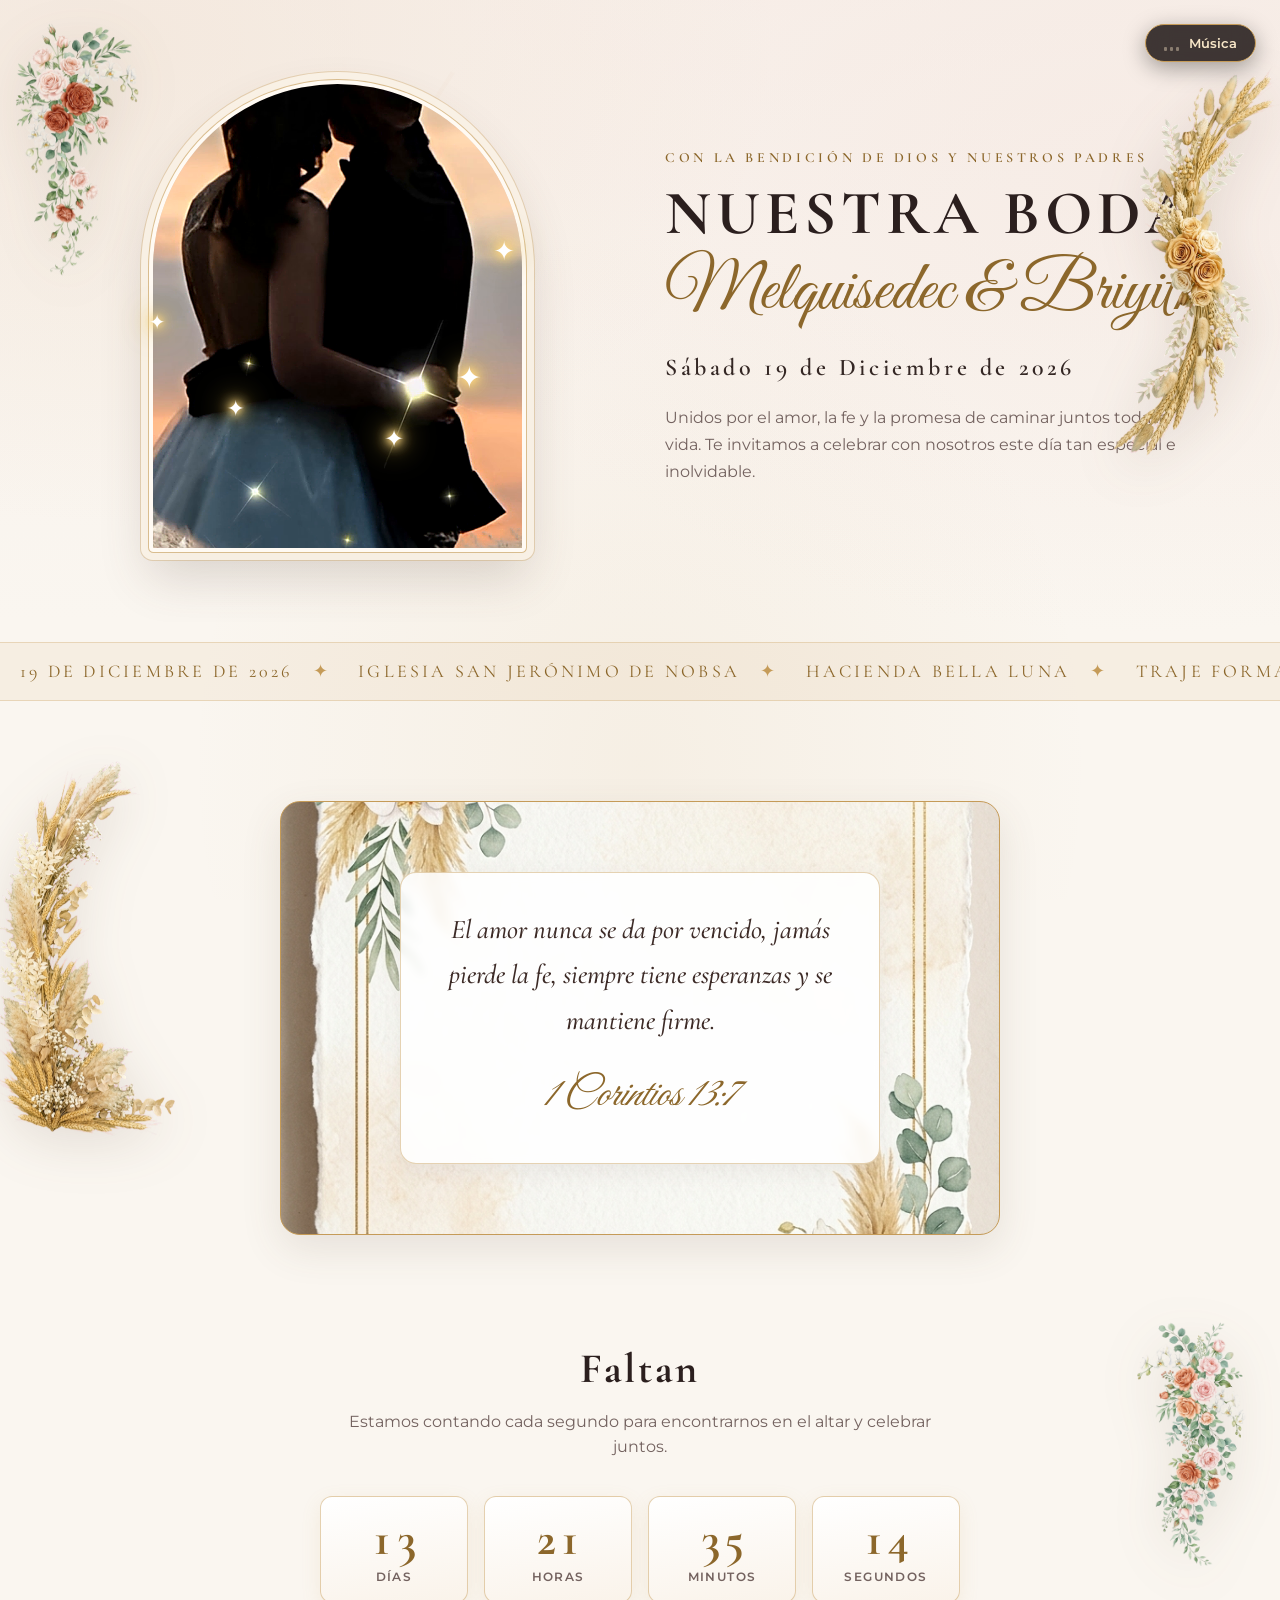
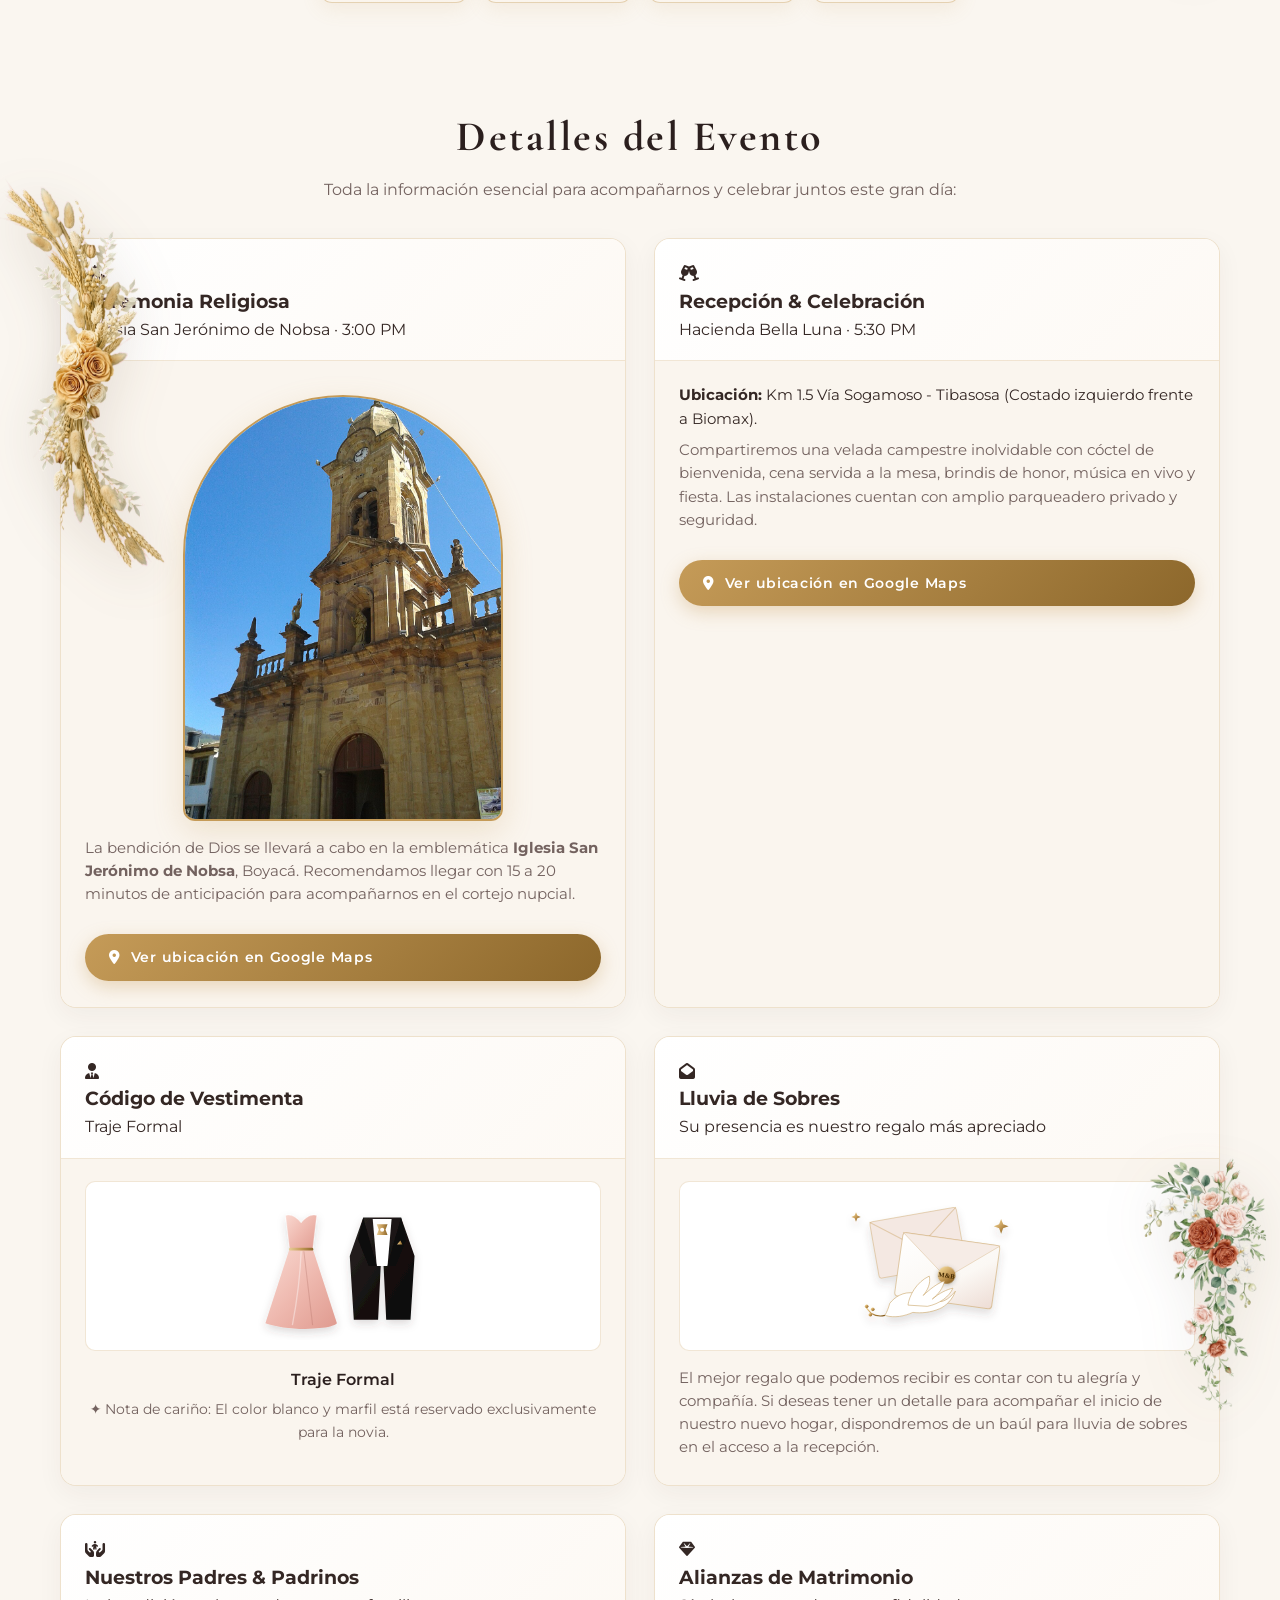
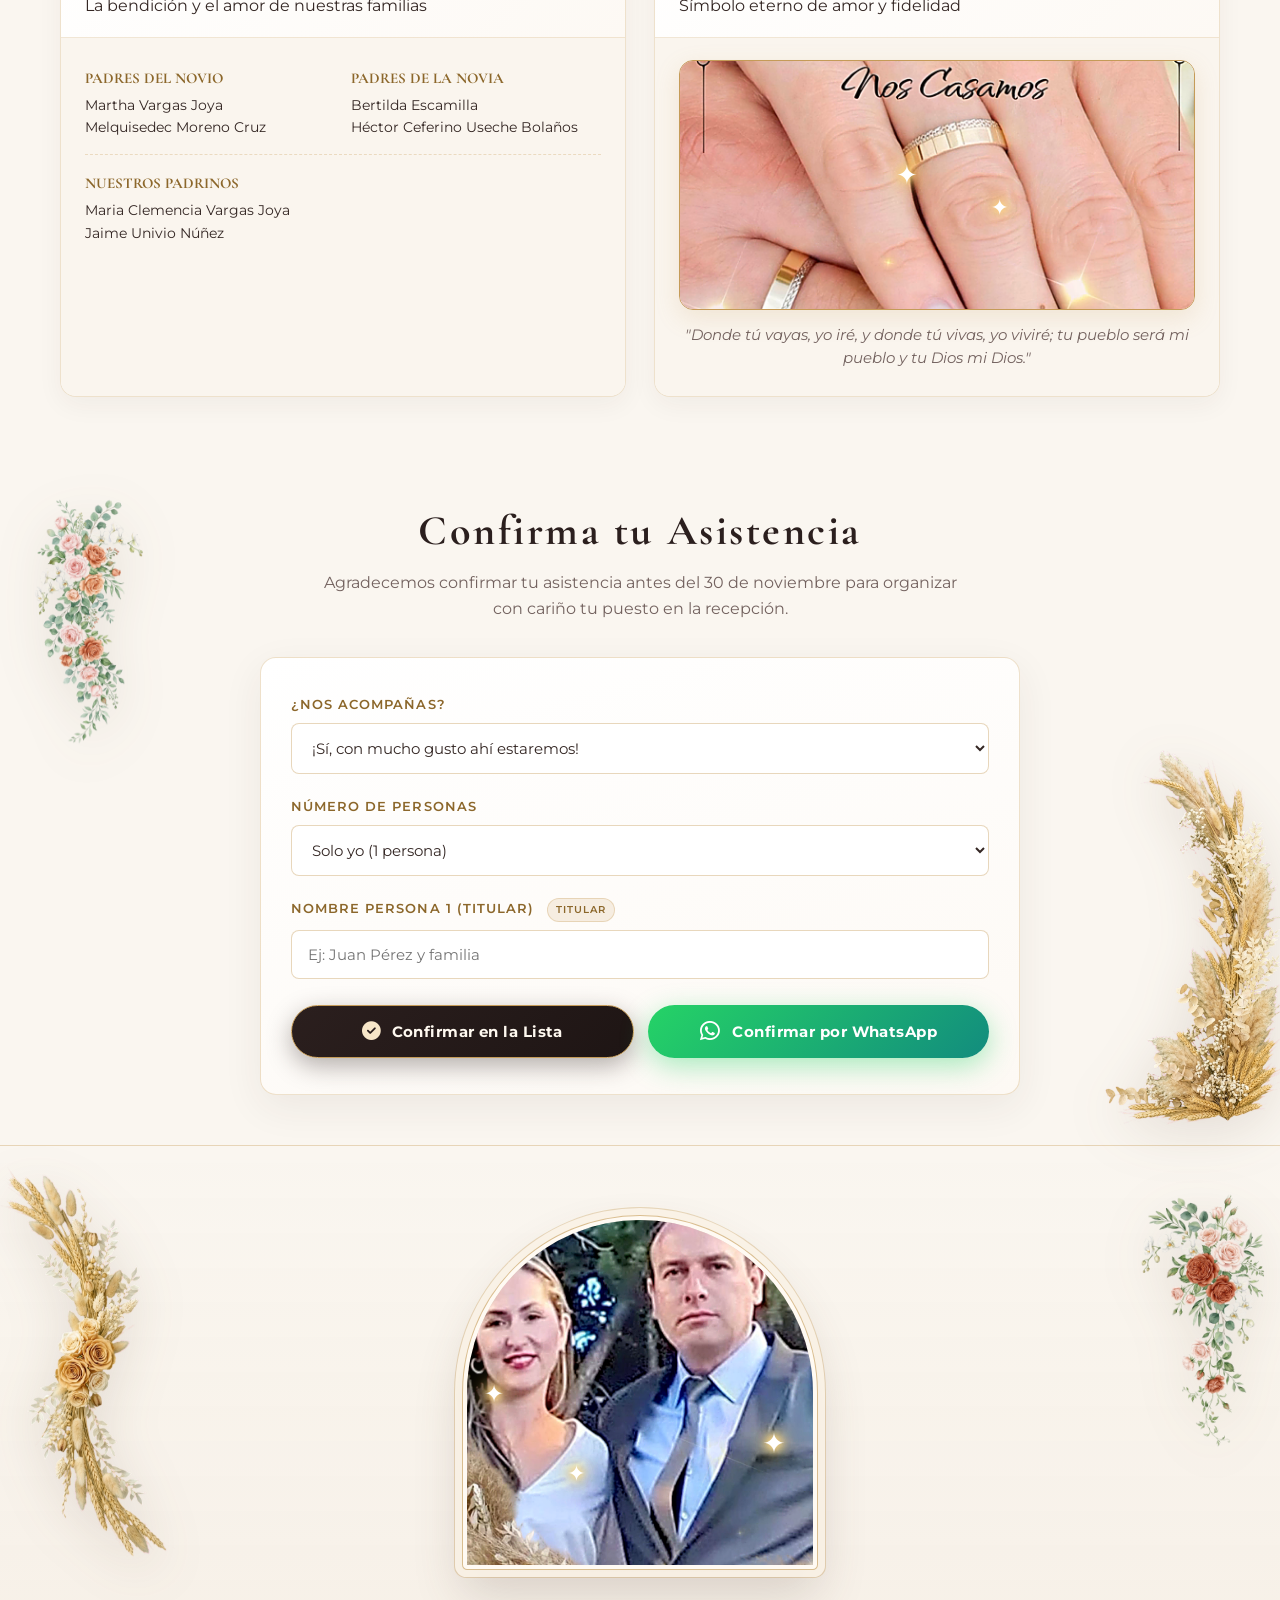
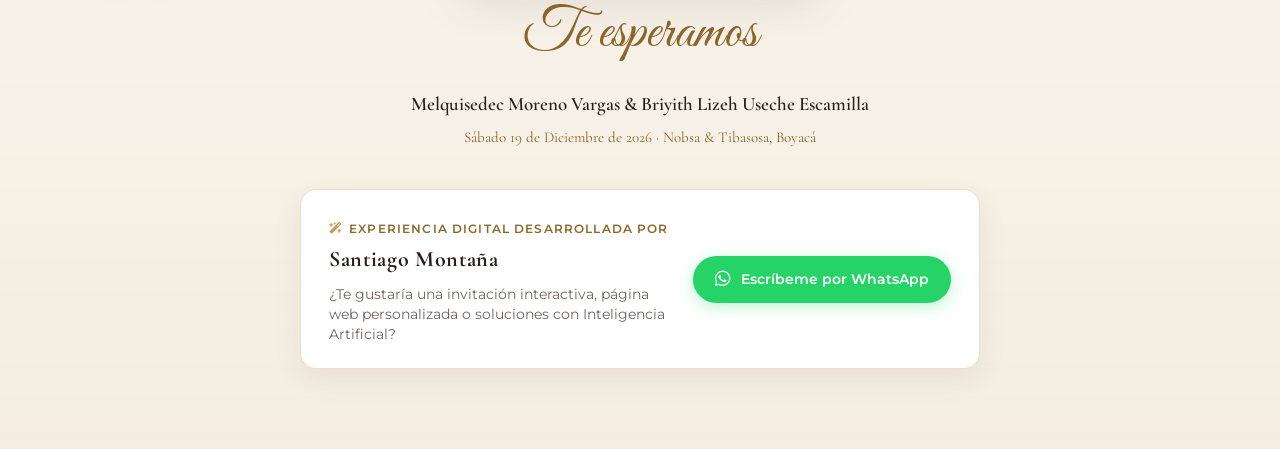
==== commit f524be7f: "feat: implementar conexion con Google Sheets via Apps Script con soporte dual a WhatsApp" ====
--- a/index.html
+++ b/index.html
@@ -390,9 +390,17 @@
                 <!-- Asistentes dinámicos inyectados por JS -->
               </div>
 
-              <button class="btn-wa" id="enviar-wa" type="button">
-                <i class="fa-brands fa-whatsapp fa-xl"></i> Confirmar Asistencia por WhatsApp
-              </button>
+              <!-- BOTONES DE CONFIRMACIÓN: EN LÍNEA A SHEETS Y/O WHATSAPP -->
+              <div class="rsvp-actions">
+                <button class="btn-rsvp-direct" id="enviar" type="button">
+                  <i class="fa-solid fa-circle-check fa-lg"></i>
+                  <span>Confirmar en la Lista</span>
+                </button>
+                <button class="btn-wa" id="enviar-wa" type="button">
+                  <i class="fa-brands fa-whatsapp fa-xl"></i>
+                  <span>Confirmar por WhatsApp</span>
+                </button>
+              </div>
               
               <p class="confirm" id="confirm" role="status" aria-live="polite"></p>
             </div>
--- a/css/styles.css
+++ b/css/styles.css
@@ -1272,28 +1272,78 @@
   border-color: rgba(220, 53, 69, 0.25);
 }
 
+.rsvp-actions {
+  display: flex;
+  flex-direction: column;
+  gap: 14px;
+  margin-top: 10px;
+}
+
+@media (min-width: 600px) {
+  .rsvp-actions {
+    flex-direction: row;
+  }
+}
+
+.btn-rsvp-direct {
+  display: flex;
+  align-items: center;
+  justify-content: center;
+  gap: 10px;
+  flex: 1;
+  padding: 16px 20px;
+  border: 1.5px solid var(--gold);
+  cursor: pointer;
+  background: linear-gradient(135deg, #2b1f1e 0%, #1e1514 100%);
+  color: #fff9f0;
+  font-family: inherit;
+  font-weight: 700;
+  font-size: 15px;
+  letter-spacing: 0.03em;
+  border-radius: 50px;
+  box-shadow: 0 8px 24px rgba(43, 31, 30, 0.35);
+  transition: all 0.25s ease;
+}
+
+.btn-rsvp-direct i {
+  color: var(--gold-light);
+}
+
+.btn-rsvp-direct:hover:not(:disabled) {
+  transform: translateY(-2px);
+  background: linear-gradient(135deg, #3d2c2b 0%, #2b1f1e 100%);
+  box-shadow: 0 10px 30px rgba(43, 31, 30, 0.45);
+}
+
+.btn-rsvp-direct:disabled {
+  opacity: 0.7;
+  cursor: not-allowed;
+  transform: none;
+}
+
 .btn-wa {
   display: flex;
   align-items: center;
   justify-content: center;
   gap: 12px;
-  width: 100%;
-  padding: 16px;
+  flex: 1;
+  padding: 16px 20px;
   border: none;
   cursor: pointer;
   background: linear-gradient(135deg, #25D366 0%, #128C7E 100%);
   color: #ffffff;
   font-family: inherit;
   font-weight: 700;
-  font-size: 16px;
+  font-size: 15px;
+  letter-spacing: 0.03em;
   border-radius: 50px;
-  box-shadow: 0 8px 28px rgba(37, 211, 102, 0.45);
+  box-shadow: 0 8px 28px rgba(37, 211, 102, 0.4);
   transition: transform 0.2s ease, box-shadow 0.2s ease;
 }
 
 .btn-wa:hover {
   transform: translateY(-2px);
-  box-shadow: 0 10px 34px rgba(37, 211, 102, 0.6);
+  box-shadow: 0 10px 34px rgba(37, 211, 102, 0.55);
 }
 
 .confirm {
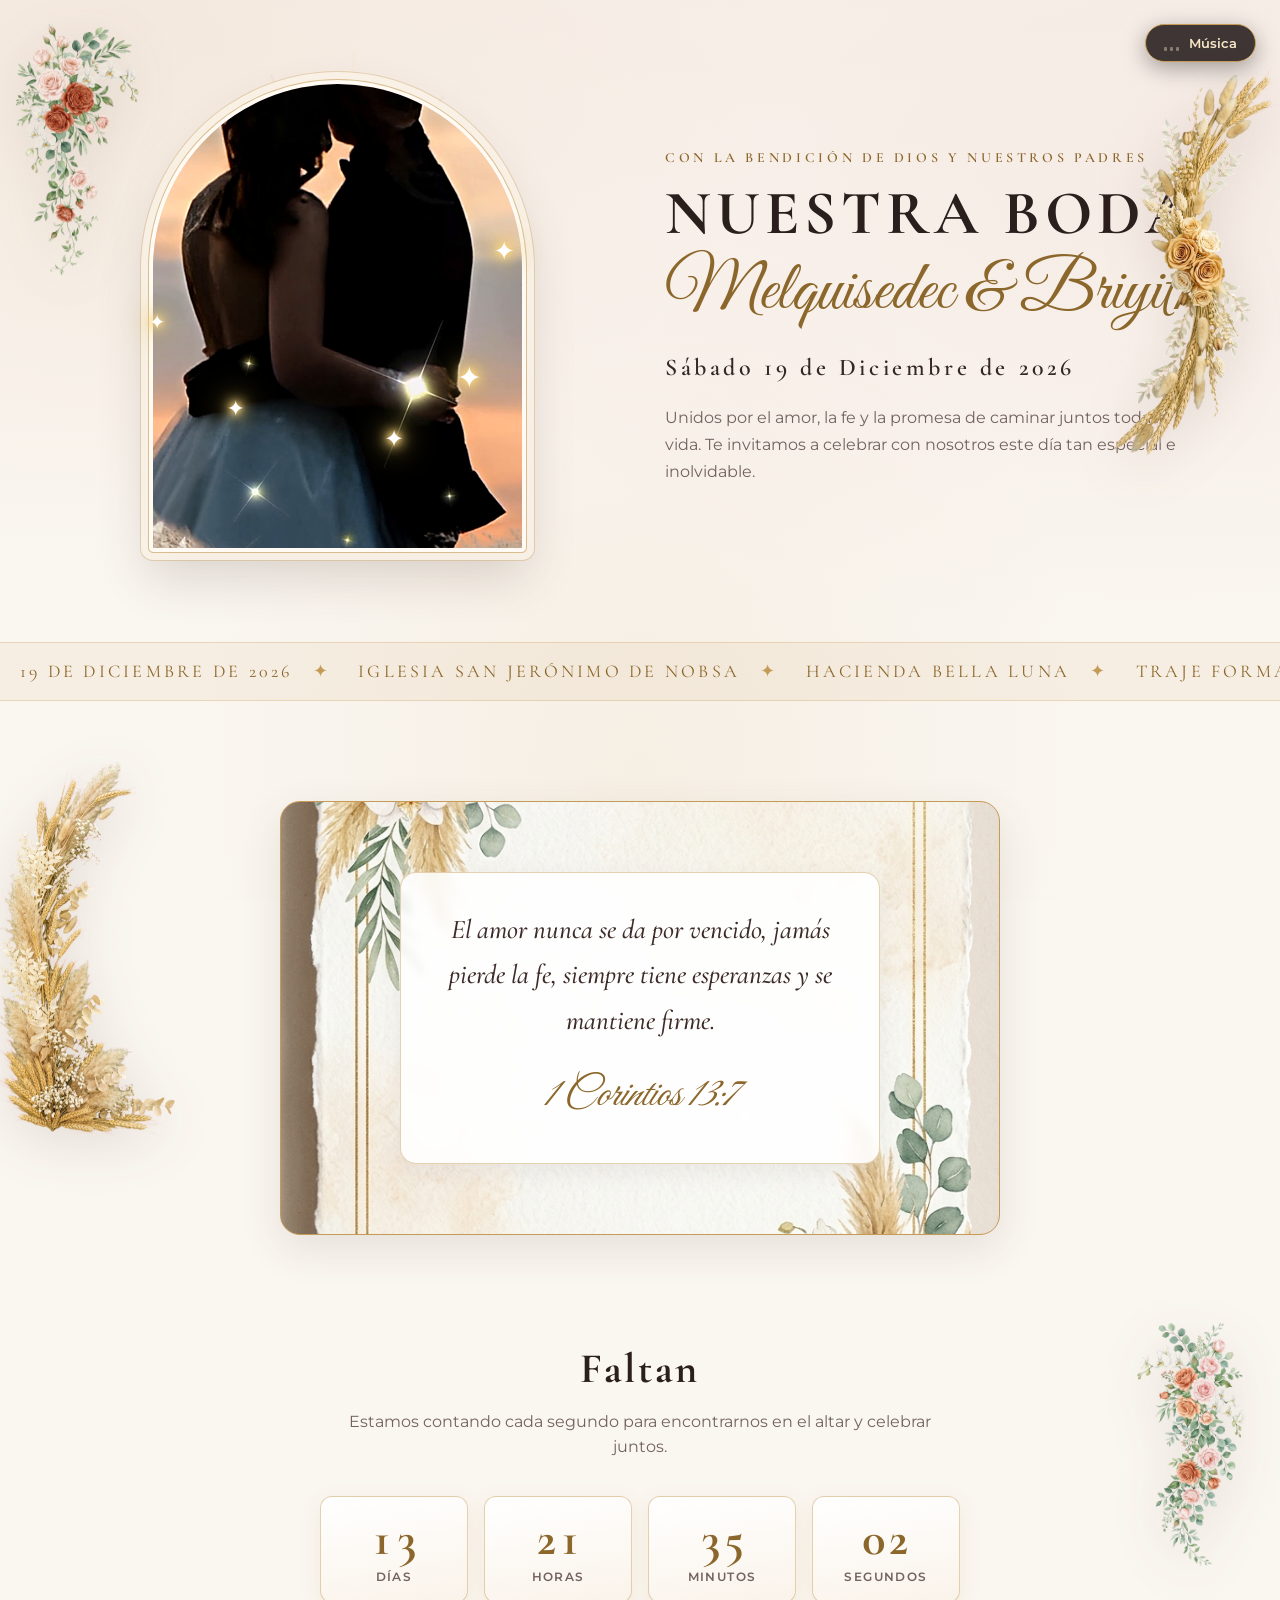
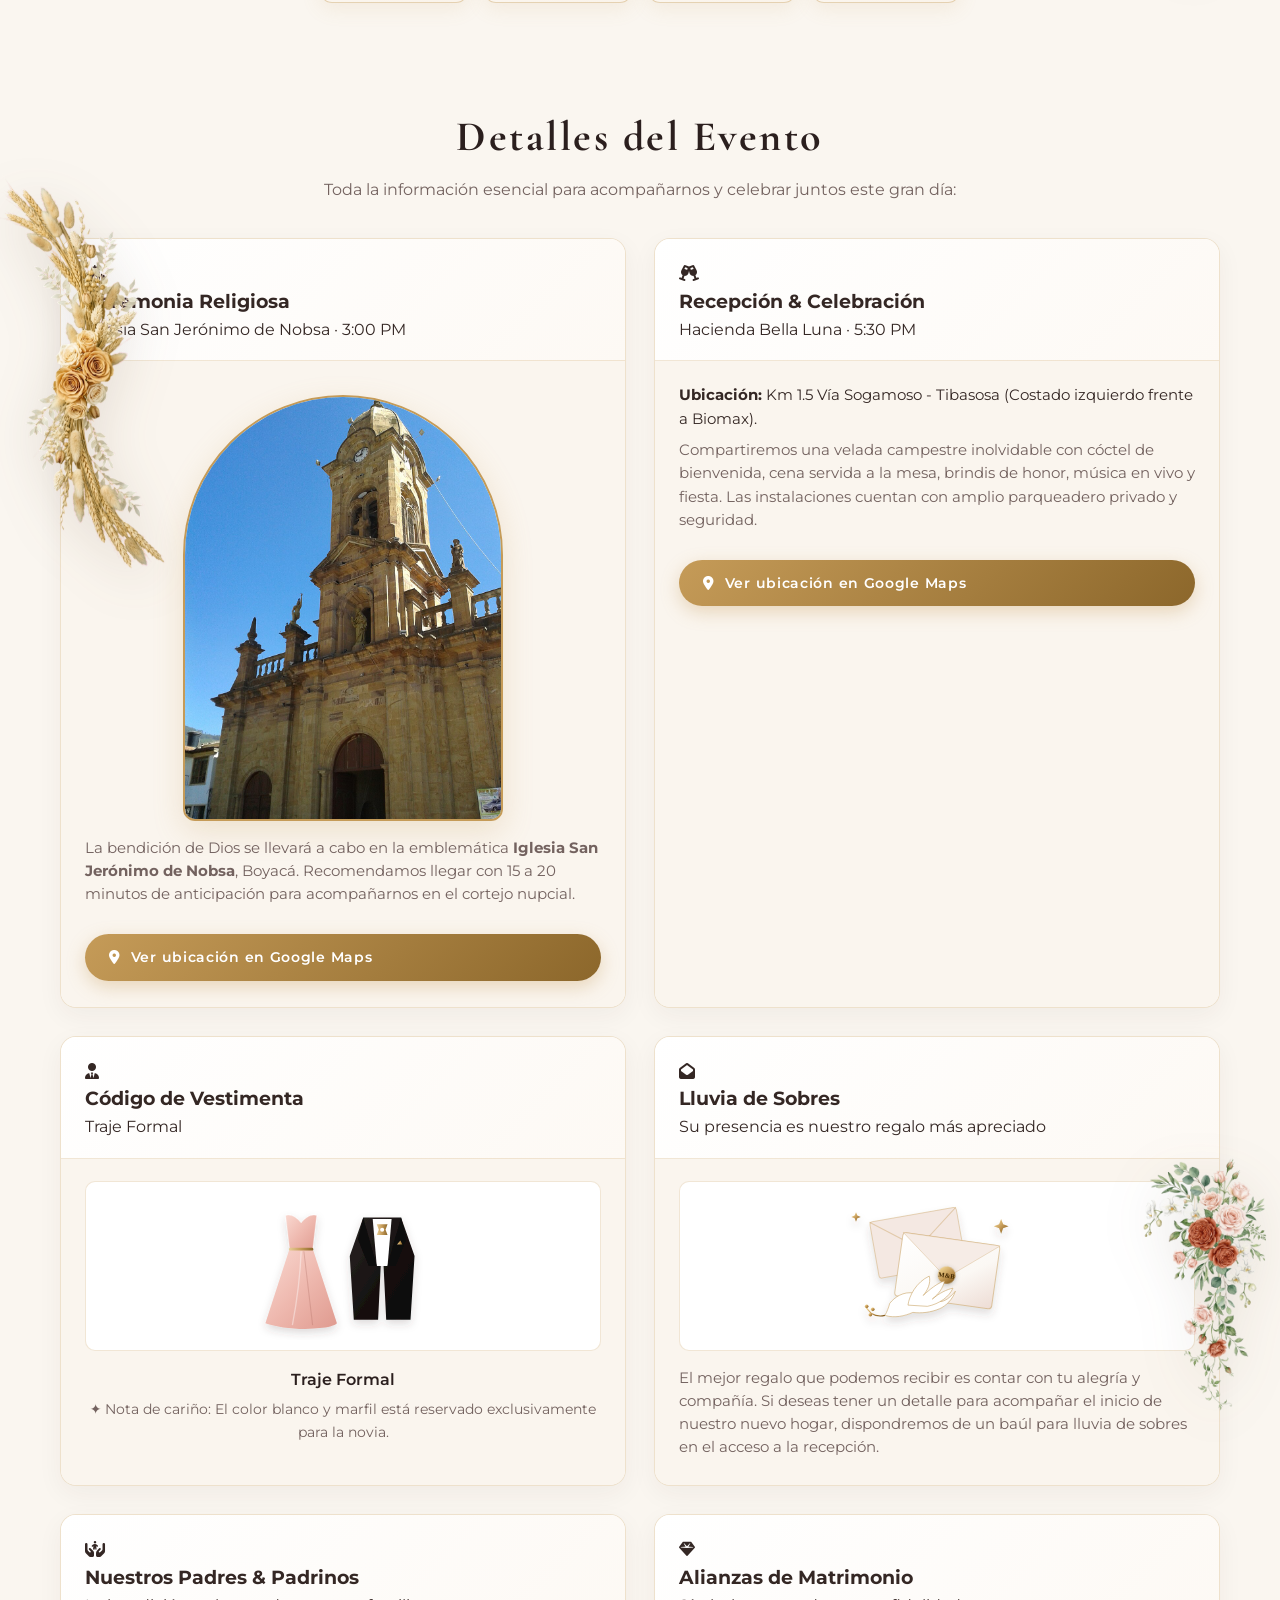
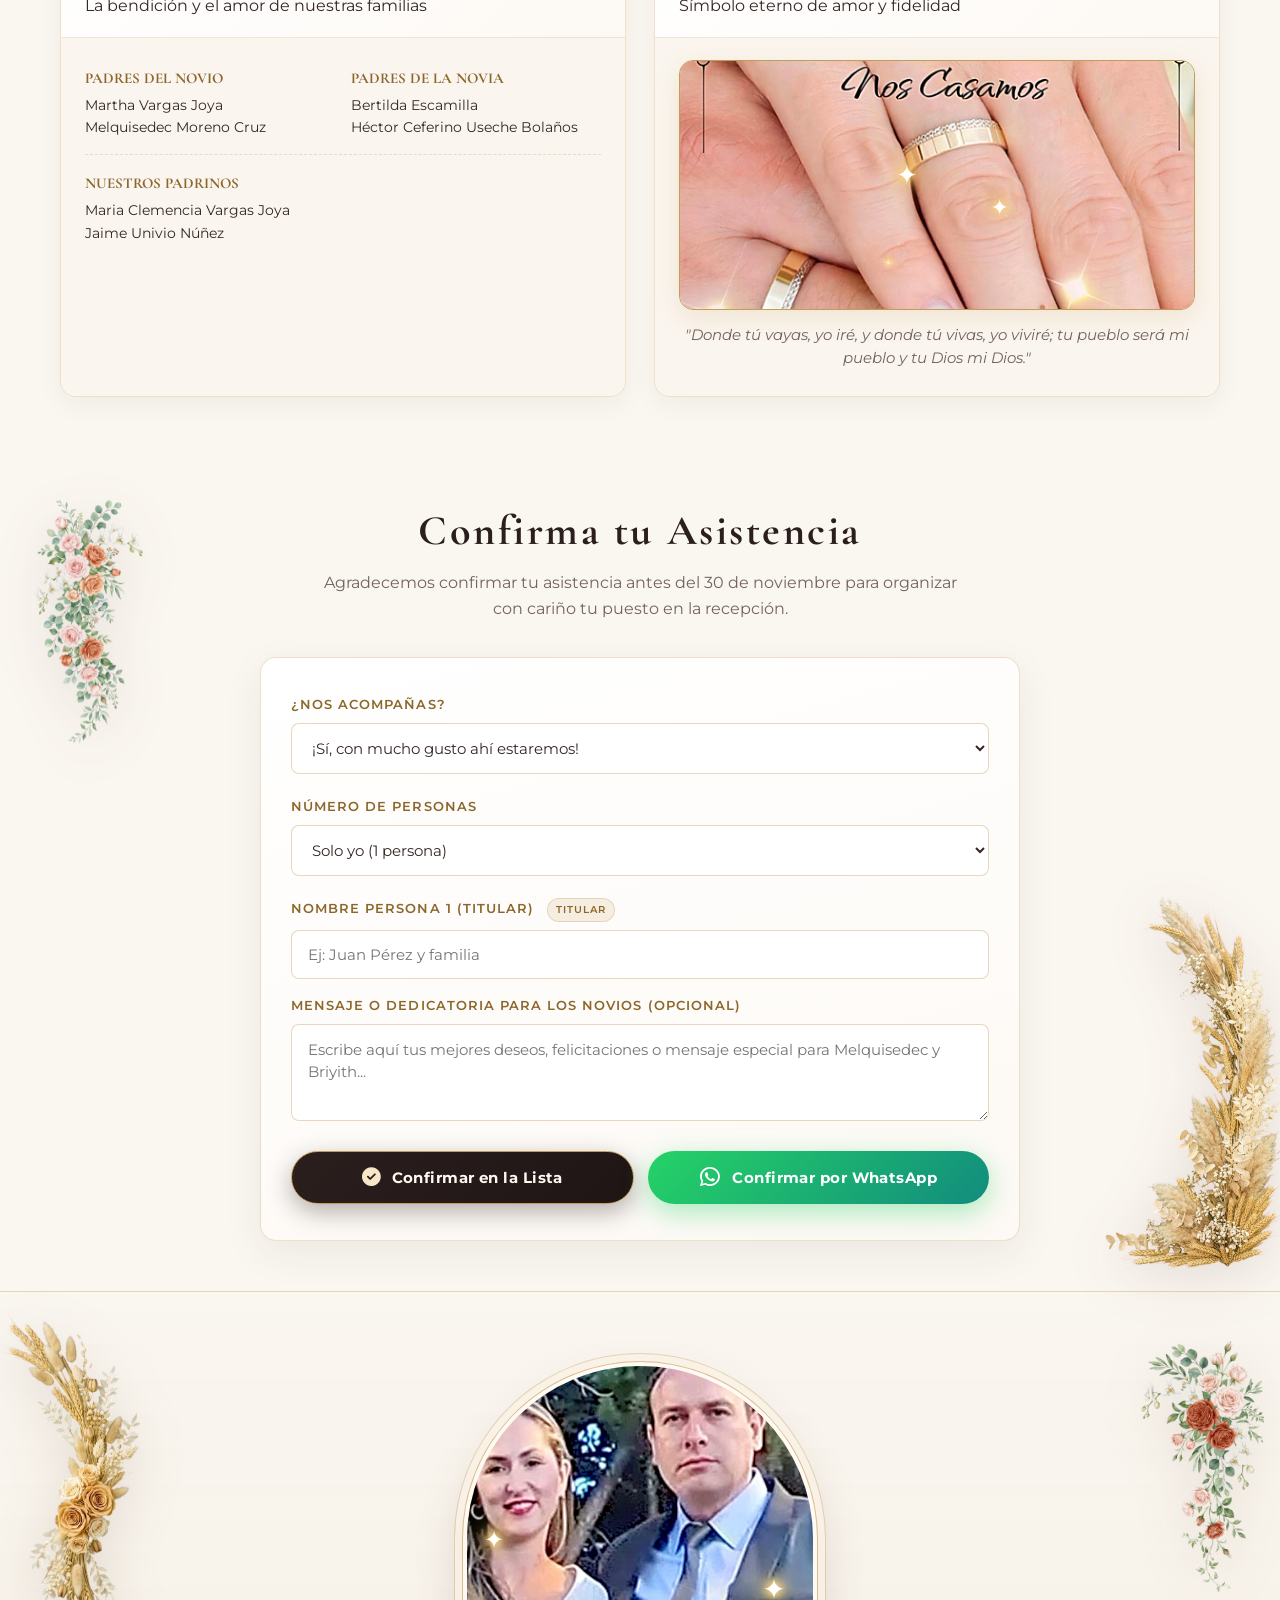
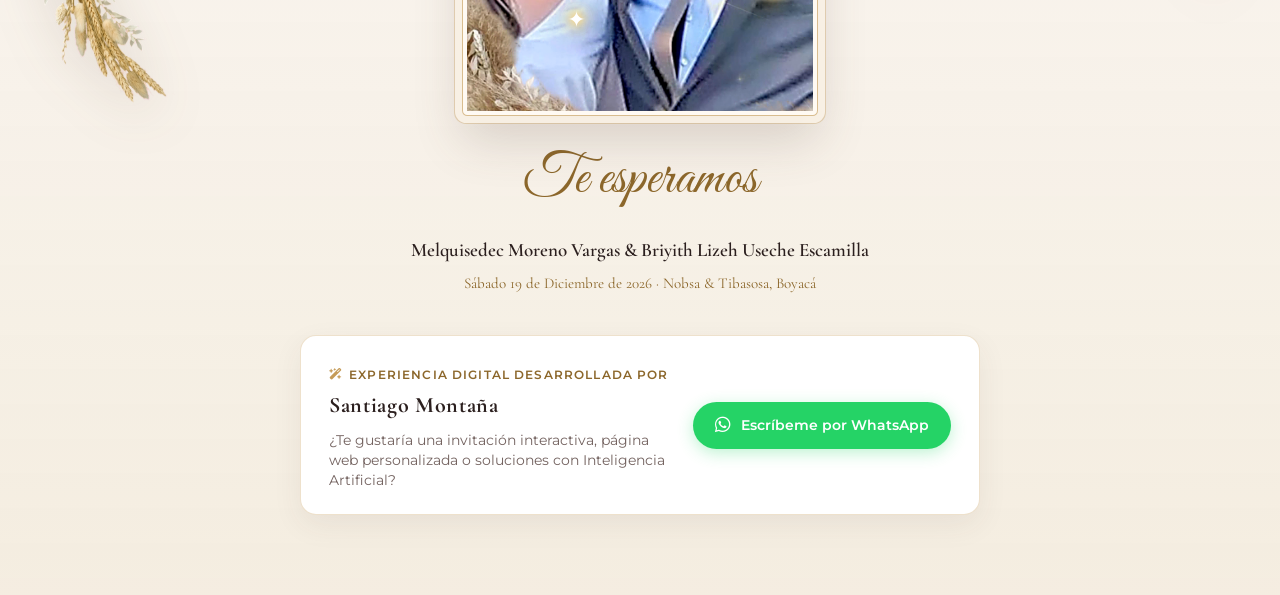
==== commit ccd2efde: "feat: Configurar WhatsApp al +573202503598 con mensaje dinamico segun formulario y dedicatoria" ====
--- a/index.html
+++ b/index.html
@@ -390,6 +390,12 @@
                 <!-- Asistentes dinámicos inyectados por JS -->
               </div>
 
+              <!-- MENSAJE O DEDICATORIA OPCIONAL -->
+              <div class="field" id="grupo-mensaje">
+                <label for="mensaje-novios">Mensaje o dedicatoria para los novios (opcional)</label>
+                <textarea id="mensaje-novios" rows="3" placeholder="Escribe aquí tus mejores deseos, felicitaciones o mensaje especial para Melquisedec y Briyith..."></textarea>
+              </div>
+
               <!-- BOTONES DE CONFIRMACIÓN: EN LÍNEA A SHEETS Y/O WHATSAPP -->
               <div class="rsvp-actions">
                 <button class="btn-rsvp-direct" id="enviar" type="button">
--- a/css/styles.css
+++ b/css/styles.css
@@ -1225,7 +1225,7 @@
   margin-bottom: 8px;
 }
 
-.field input, .field select {
+.field input, .field select, .field textarea {
   width: 100%;
   padding: 14px 16px;
   background: #ffffff;
@@ -1237,10 +1237,16 @@
   transition: border-color 0.2s ease, box-shadow 0.2s ease;
 }
 
-.field input:focus, .field select:focus {
+.field input:focus, .field select:focus, .field textarea:focus {
   outline: none;
   border-color: var(--gold);
   box-shadow: 0 0 0 3px rgba(197, 155, 88, 0.25);
+}
+
+.field textarea {
+  resize: vertical;
+  min-height: 85px;
+  line-height: 1.5;
 }
 
 .asistentes-contenedor {
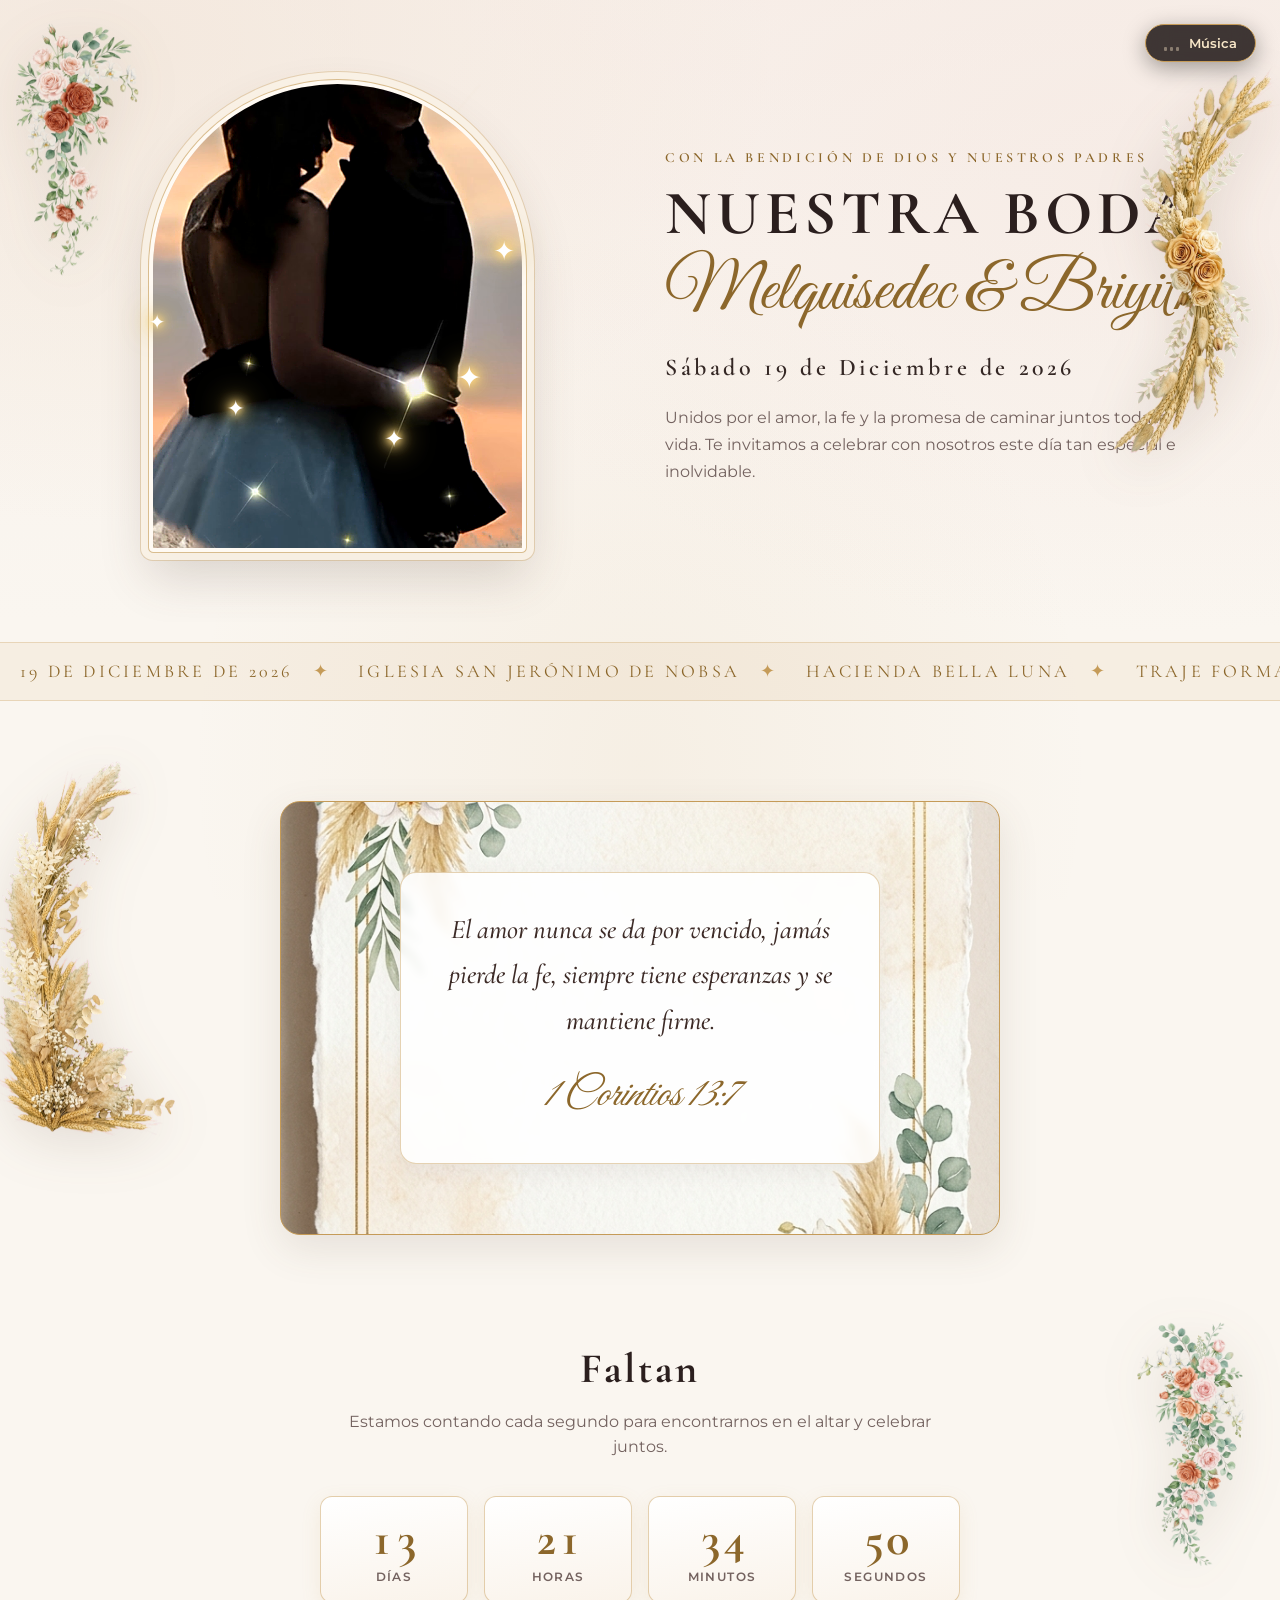
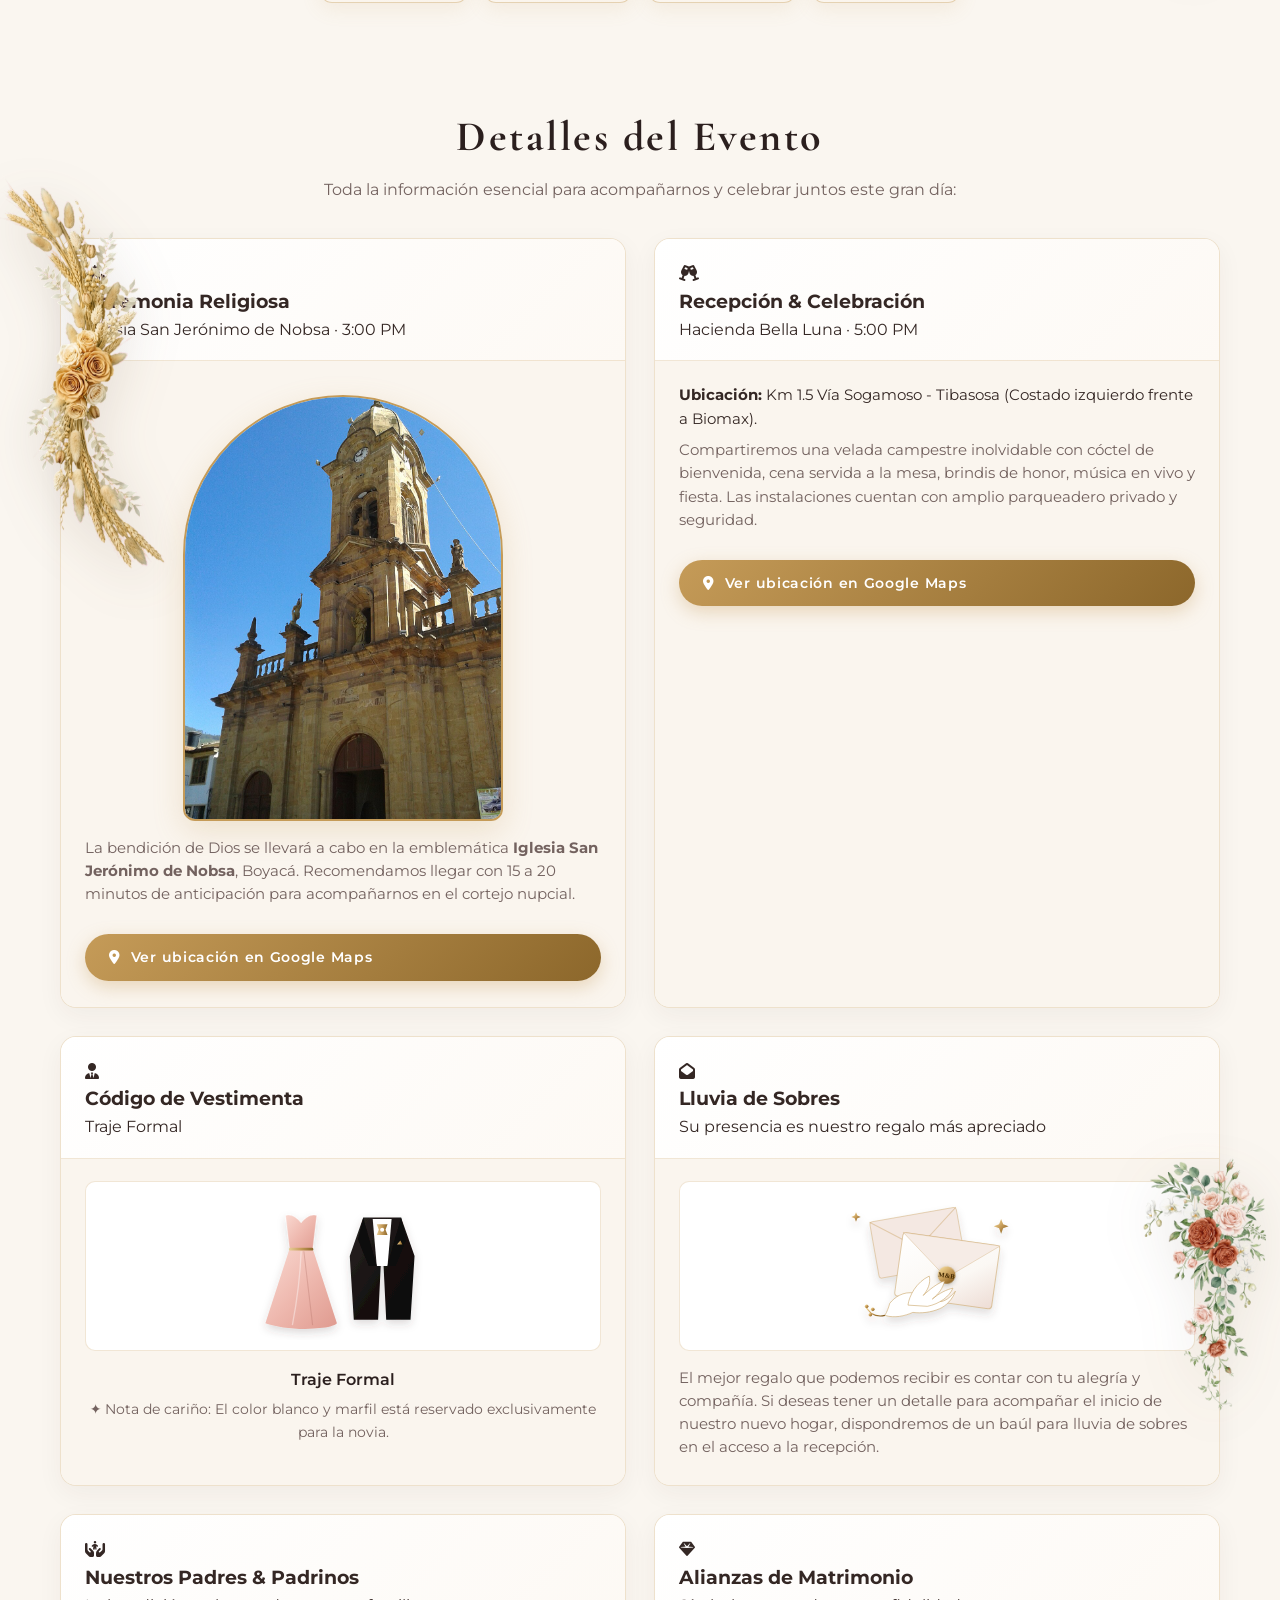
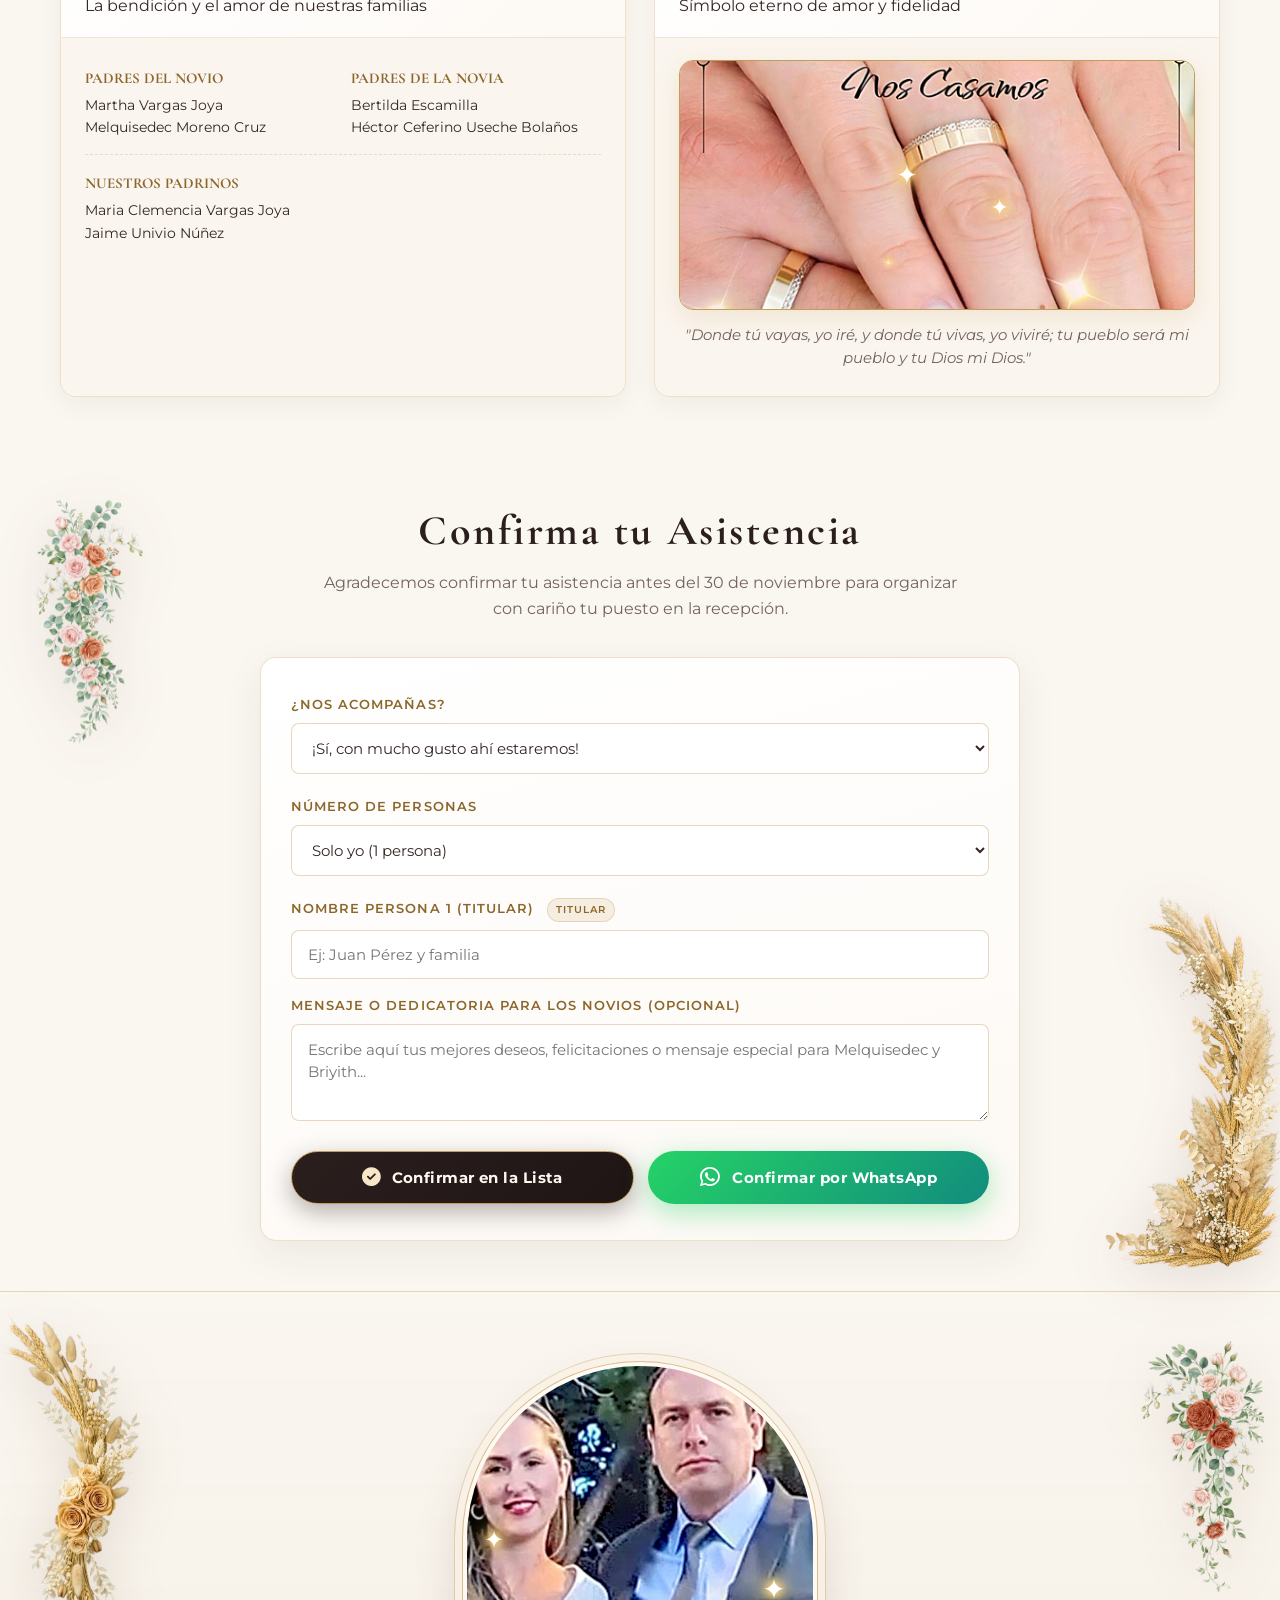
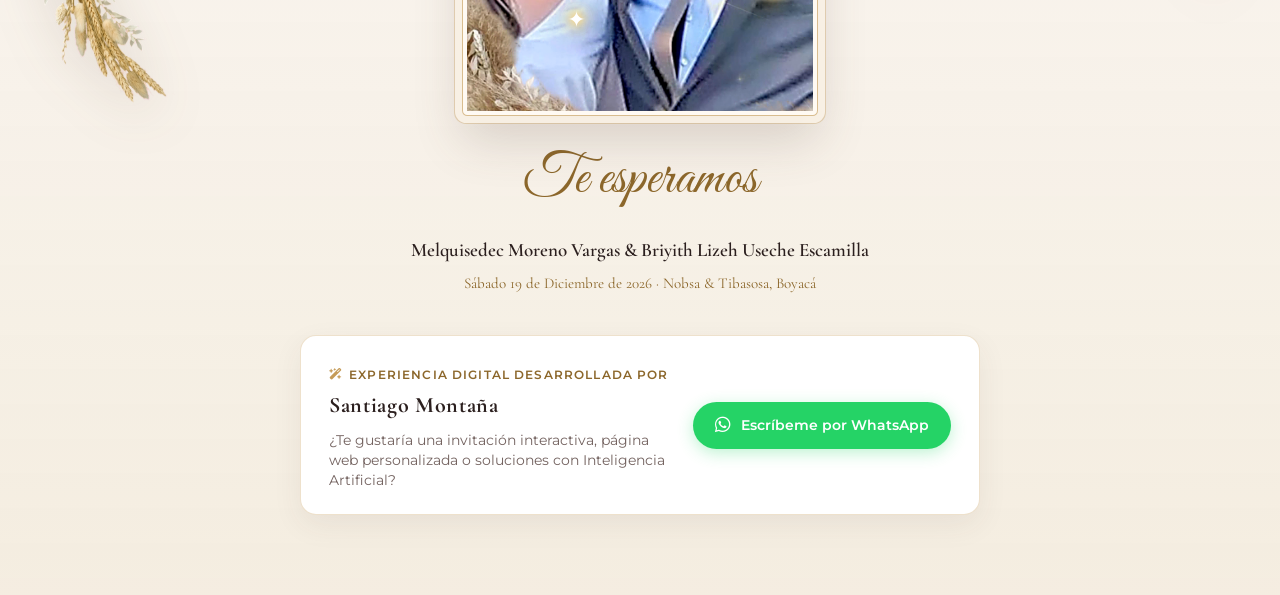
==== commit c5cd9015: "fix: Actualizar hora de la recepción a las 5:00 PM" ====
--- a/index.html
+++ b/index.html
@@ -221,7 +221,7 @@
                 <div class="header-icon"><i class="fa-solid fa-champagne-glasses"></i></div>
                 <div class="header-title-box">
                   <h3>Recepción & Celebración</h3>
-                  <span>Hacienda Bella Luna · 5:30 PM</span>
+                  <span>Hacienda Bella Luna · 5:00 PM</span>
                 </div>
               </div>
             </div>
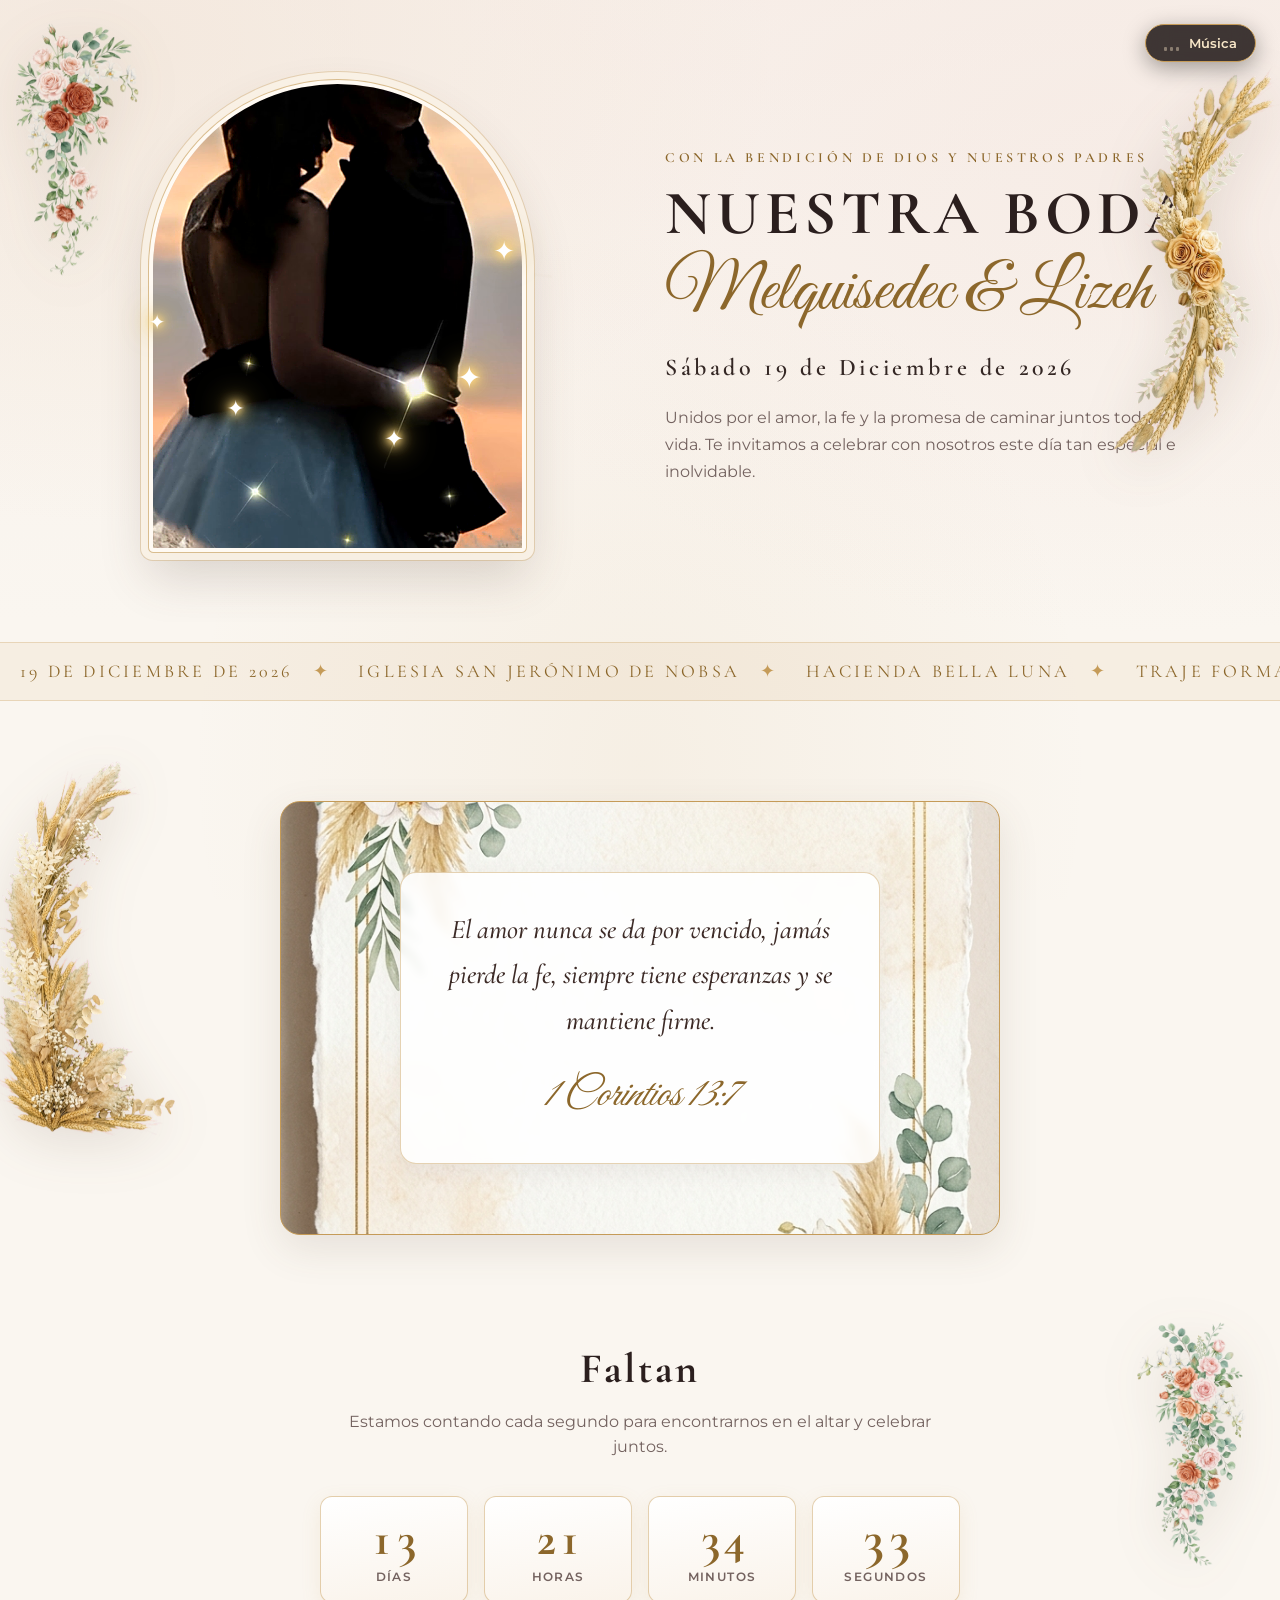
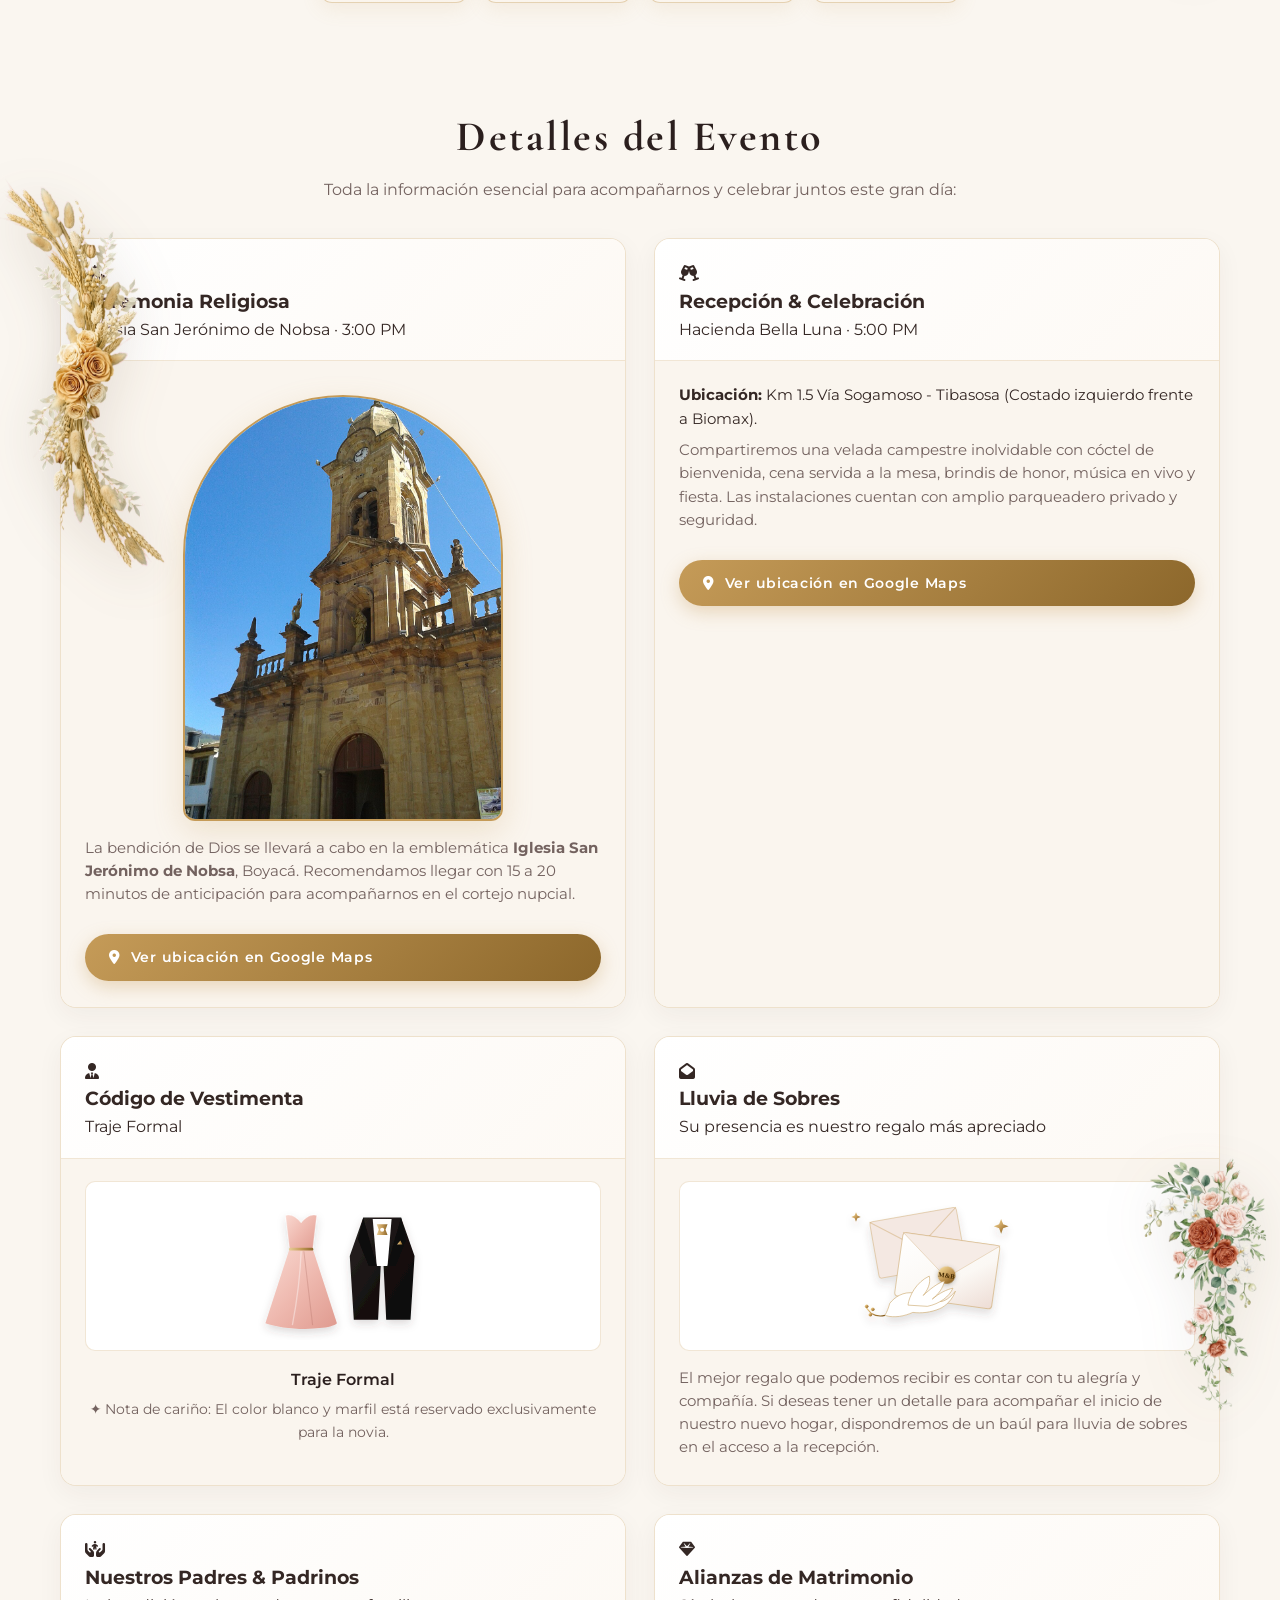
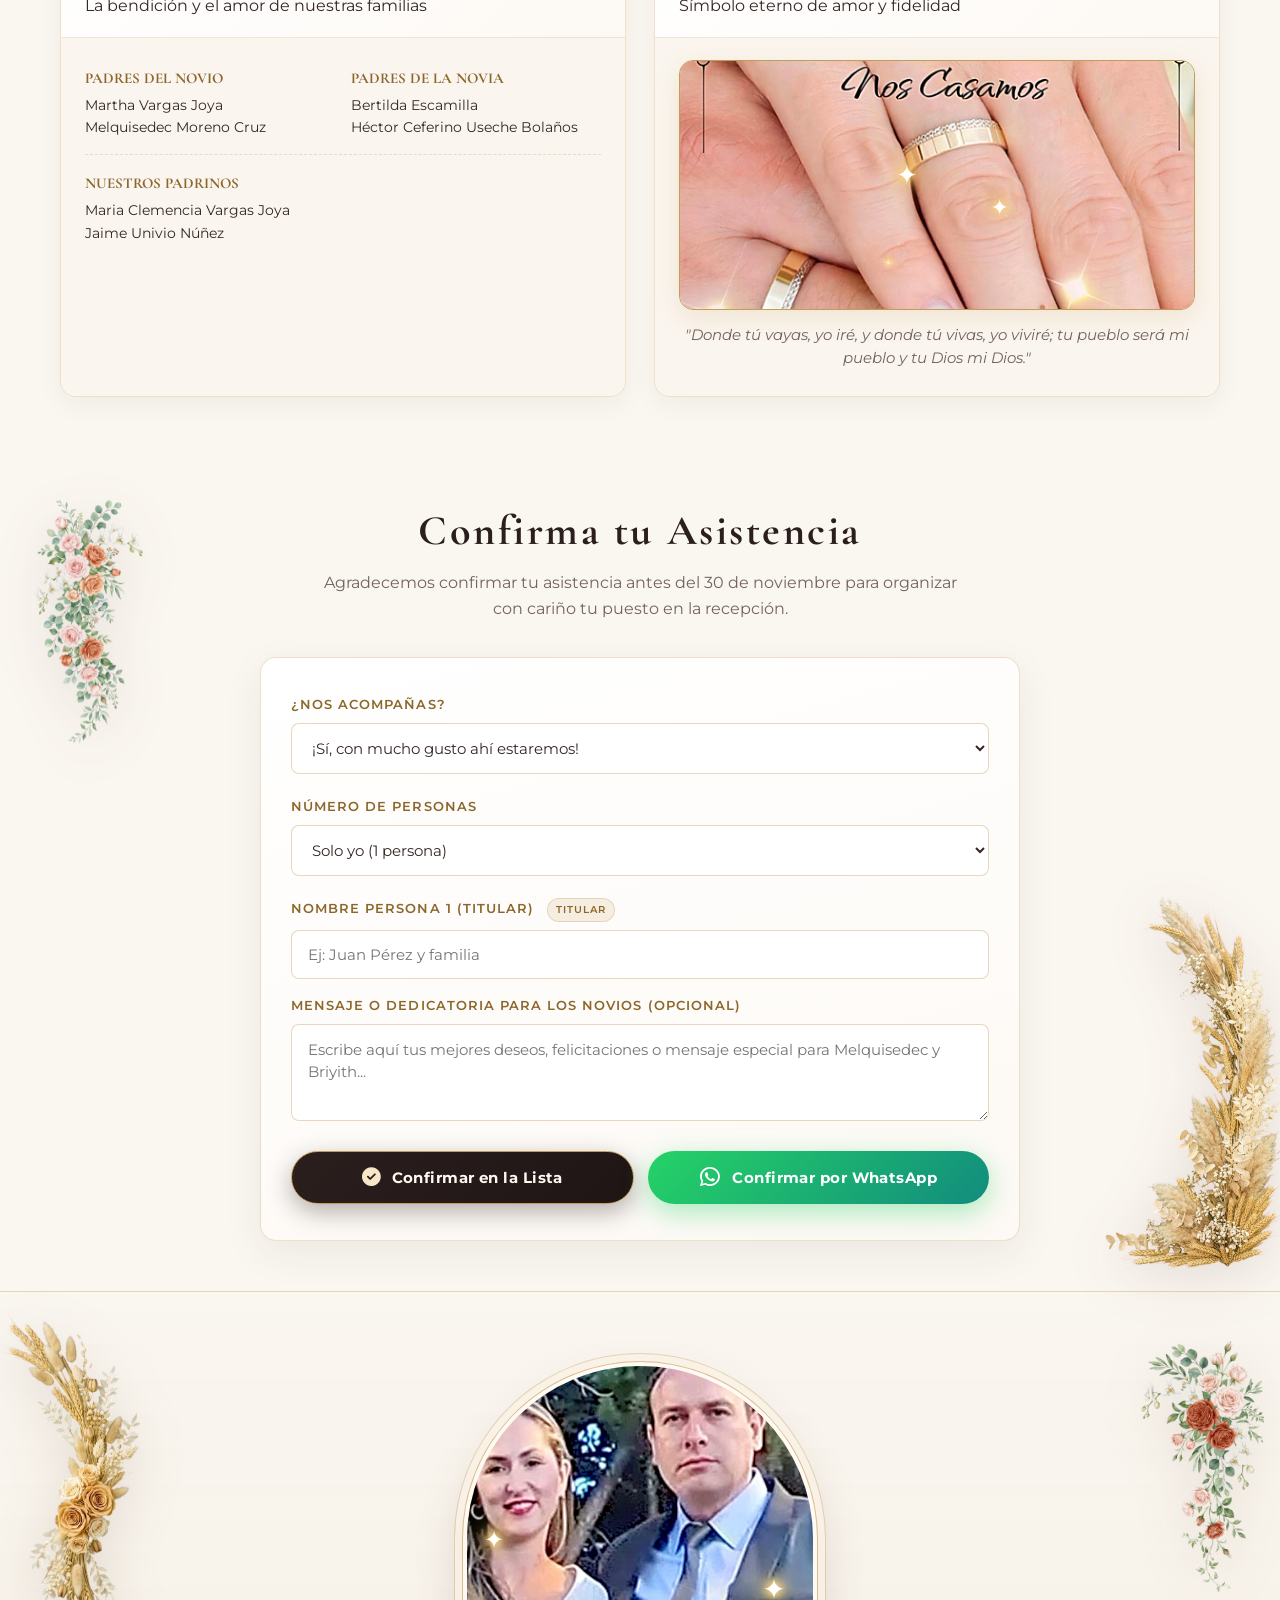
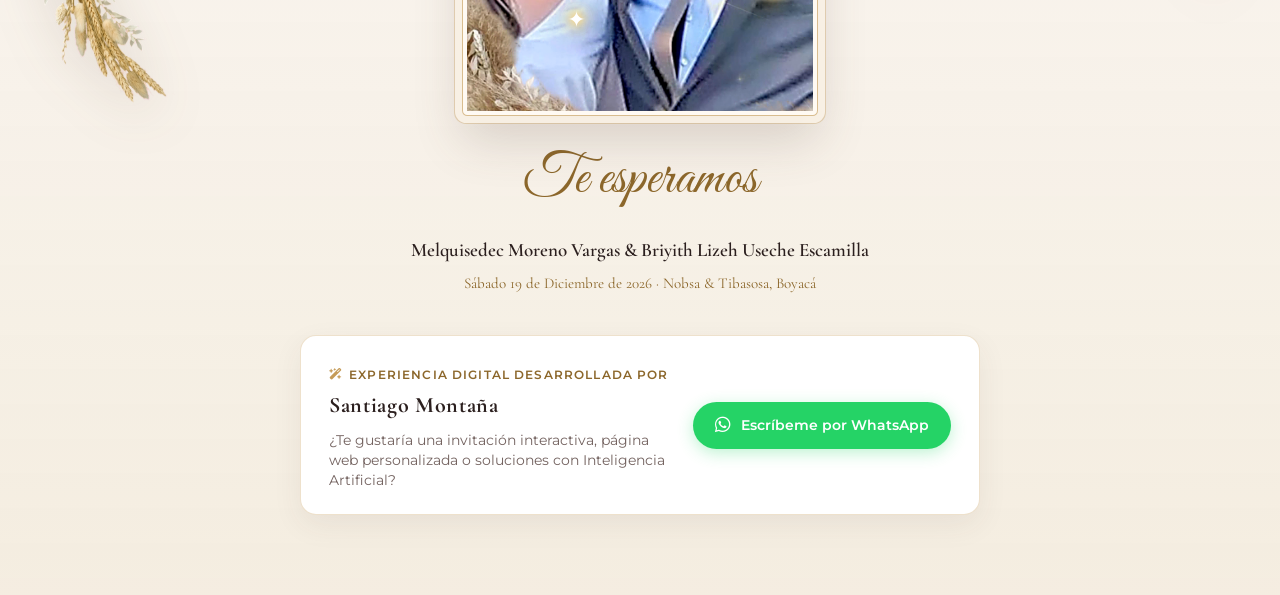
==== commit 534a3216: "fix: cambiar nombre de la novia a Lizeh en portada y hero" ====
--- a/index.html
+++ b/index.html
@@ -3,14 +3,14 @@
 <head>
   <meta charset="UTF-8">
   <meta name="viewport" content="width=device-width, initial-scale=1.0">
-  <title>Nuestra Boda — Melquisedec & Briyith</title>
+  <title>Nuestra Boda — Melquisedec & Lizeh</title>
   <meta name="description" content="Invitación oficial al matrimonio de Melquisedec Moreno Vargas y Briyith Lizeh Useche Escamilla. Sábado 19 de diciembre de 2026.">
   <meta name="theme-color" content="#181211">
   <meta name="robots" content="noindex, nofollow">
 
   <!-- Open Graph -->
   <meta property="og:type" content="website">
-  <meta property="og:title" content="Nuestra Boda — Melquisedec & Briyith">
+  <meta property="og:title" content="Nuestra Boda — Melquisedec & Lizeh">
   <meta property="og:description" content="Sábado 19 de diciembre de 2026 · Iglesia San Jerónimo de Nobsa & Hacienda Bella Luna">
   <meta property="og:locale" content="es_CO">
 
@@ -46,7 +46,7 @@
       <span class="sobre-fondo"></span>
       <div class="sobre-tarjeta">
         <p class="tarjeta-kicker">NUESTRA BODA</p>
-        <p class="tarjeta-nombres">Melquisedec & Briyith</p>
+        <p class="tarjeta-nombres">Melquisedec & Lizeh</p>
         <p class="tarjeta-fecha">19 · DICIEMBRE · 2026</p>
       </div>
       <span class="sobre-frente"></span>
@@ -109,7 +109,7 @@
           <div class="hero-text-content">
             <p class="hero-badge">Con la bendición de Dios y nuestros padres</p>
             <h1>Nuestra Boda</h1>
-            <p class="couple-script">Melquisedec & Briyith</p>
+            <p class="couple-script">Melquisedec & Lizeh</p>
             <p class="wedding-date">Sábado 19 de Diciembre de 2026</p>
             <p class="hero-sub">
               Unidos por el amor, la fe y la promesa de caminar juntos toda la vida. Te invitamos a celebrar con nosotros este día tan especial e inolvidable.
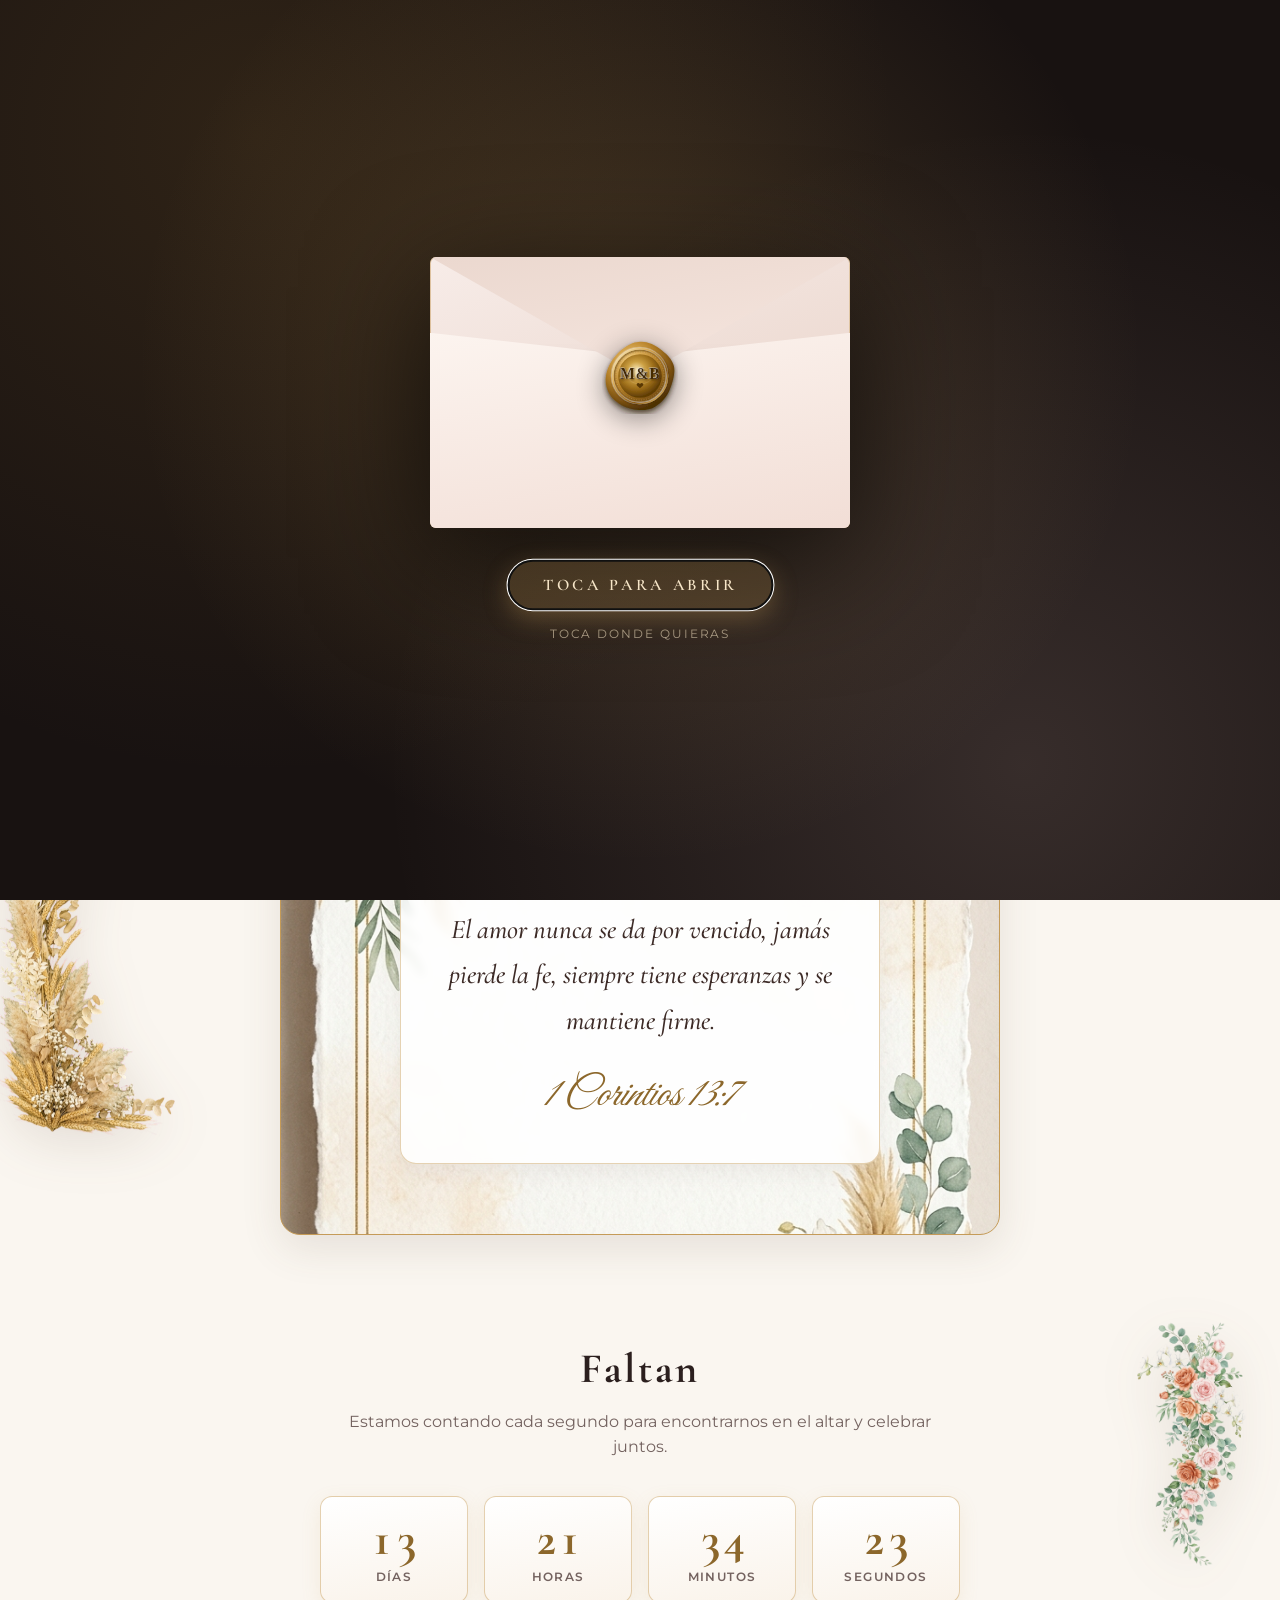
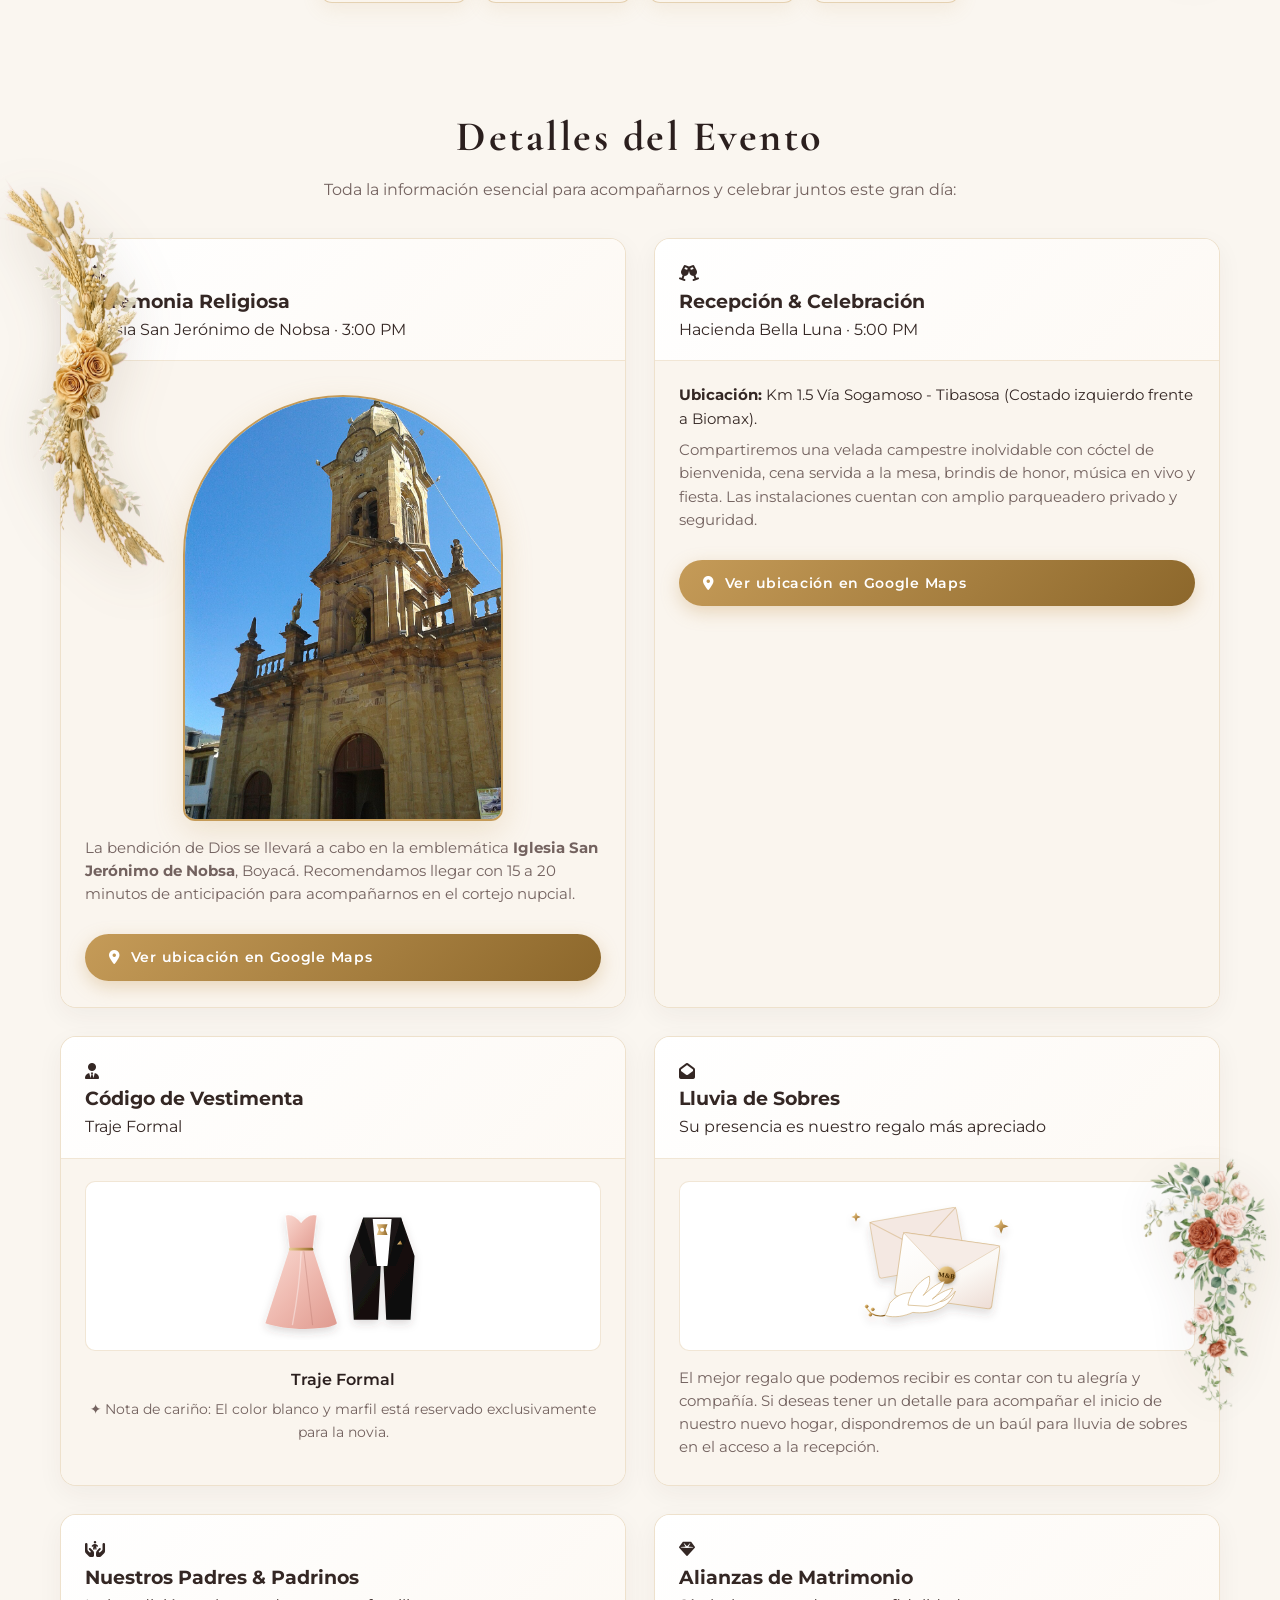
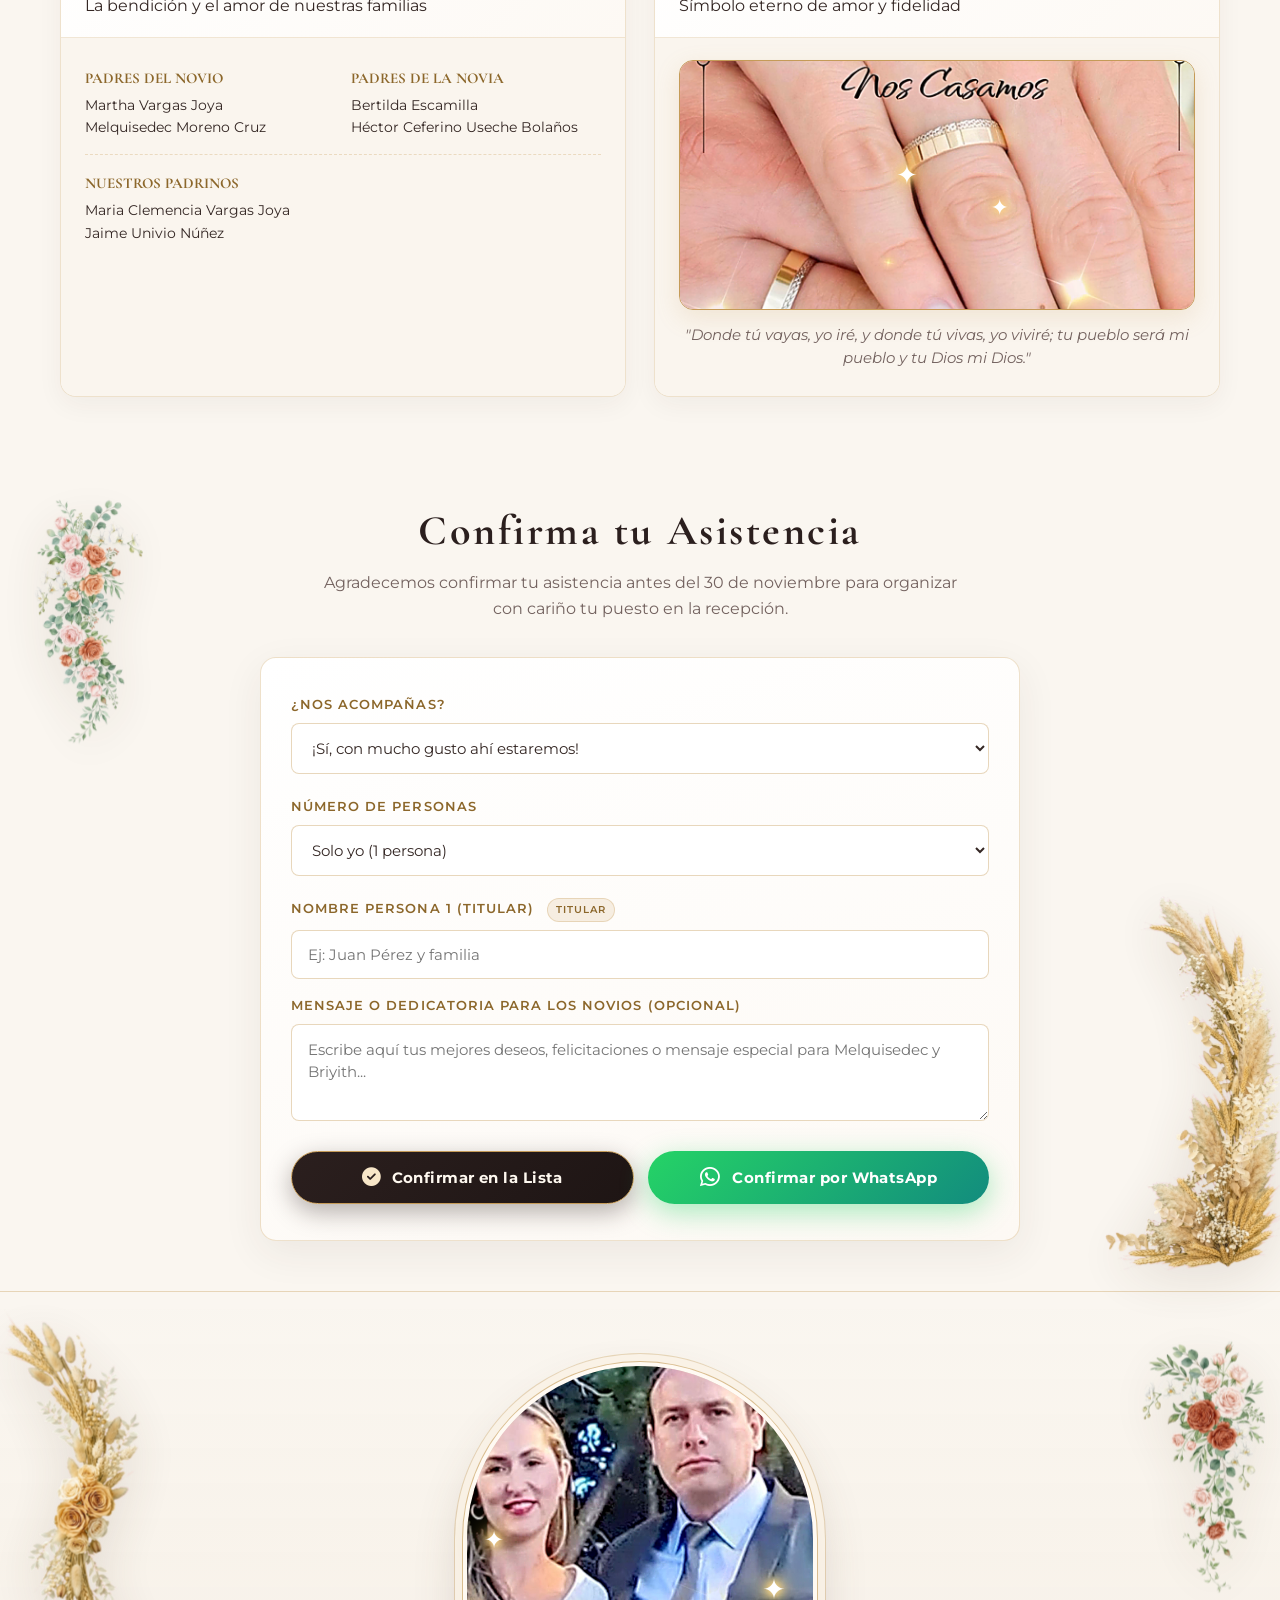
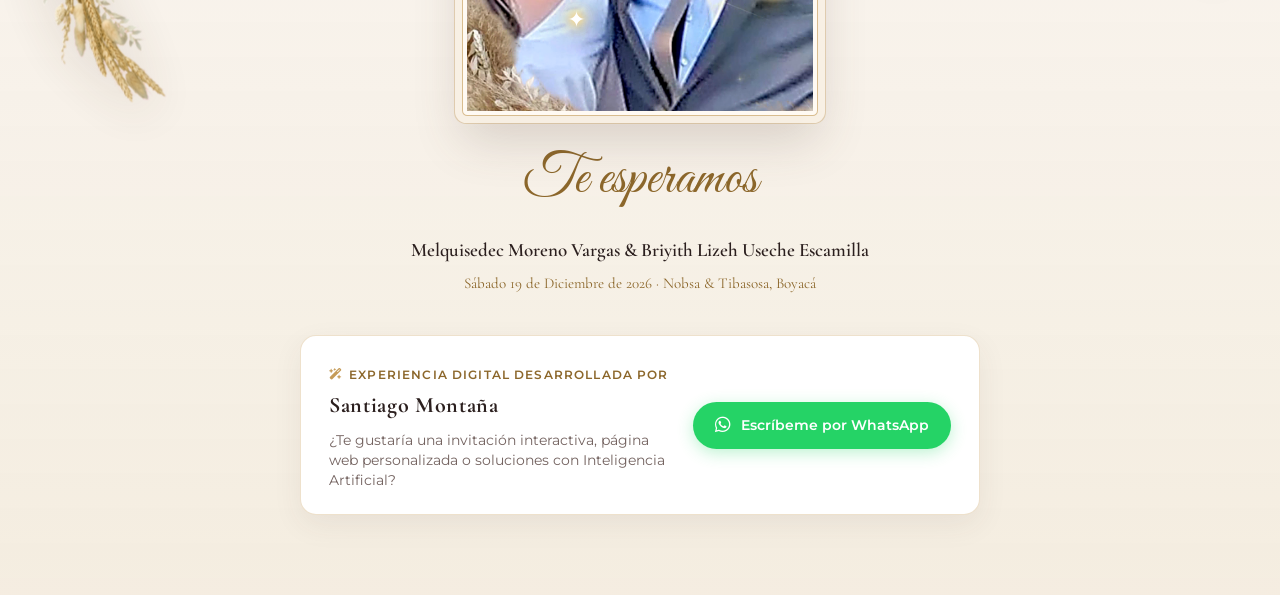
==== commit 7d0cbf83: "fix: solucionar bloqueo de scroll y timeout prematuro en apertura del sobre" ====
--- a/index.html
+++ b/index.html
@@ -32,7 +32,7 @@
     root.classList.add('js-motion');
     setTimeout(function () {
       if (!root.classList.contains('js-motion-ready')) root.classList.remove('js-motion');
-    }, 3000);
+    }, 10000);
   })();
   </script>
 </head>
